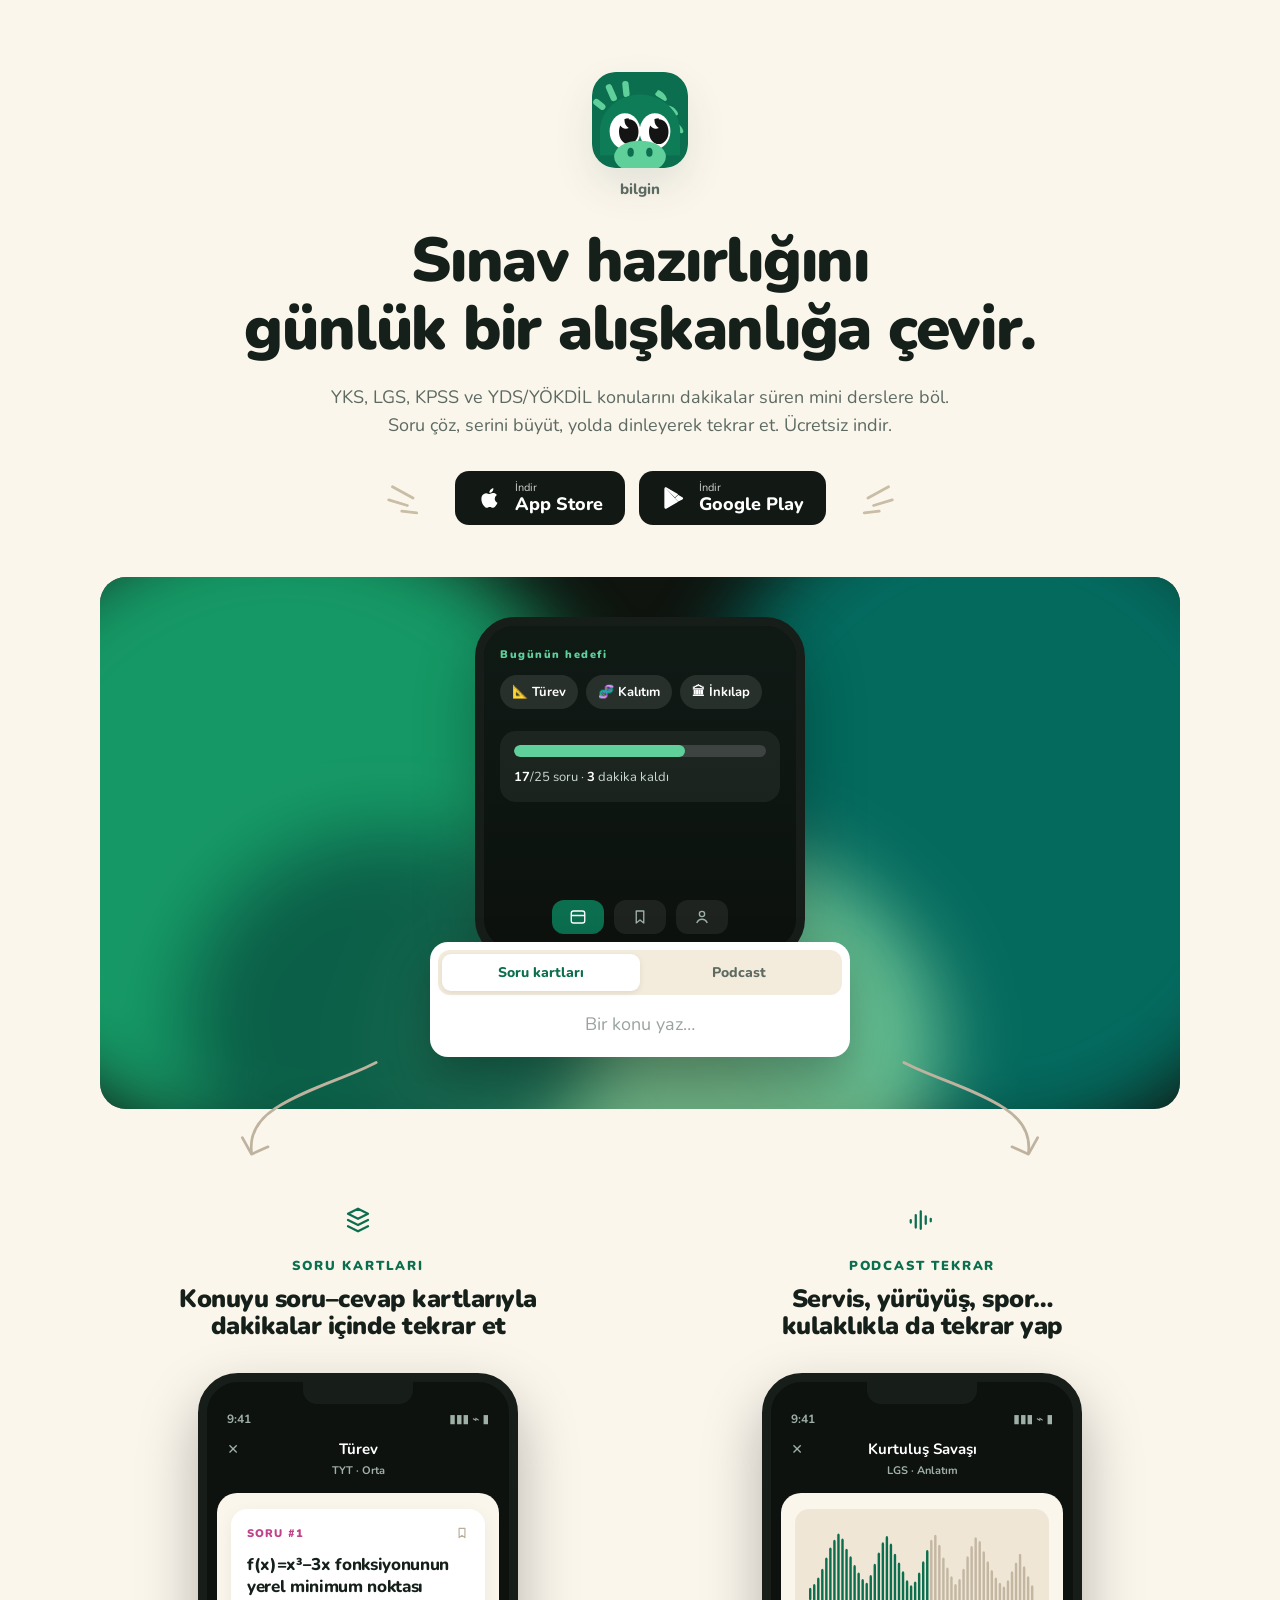
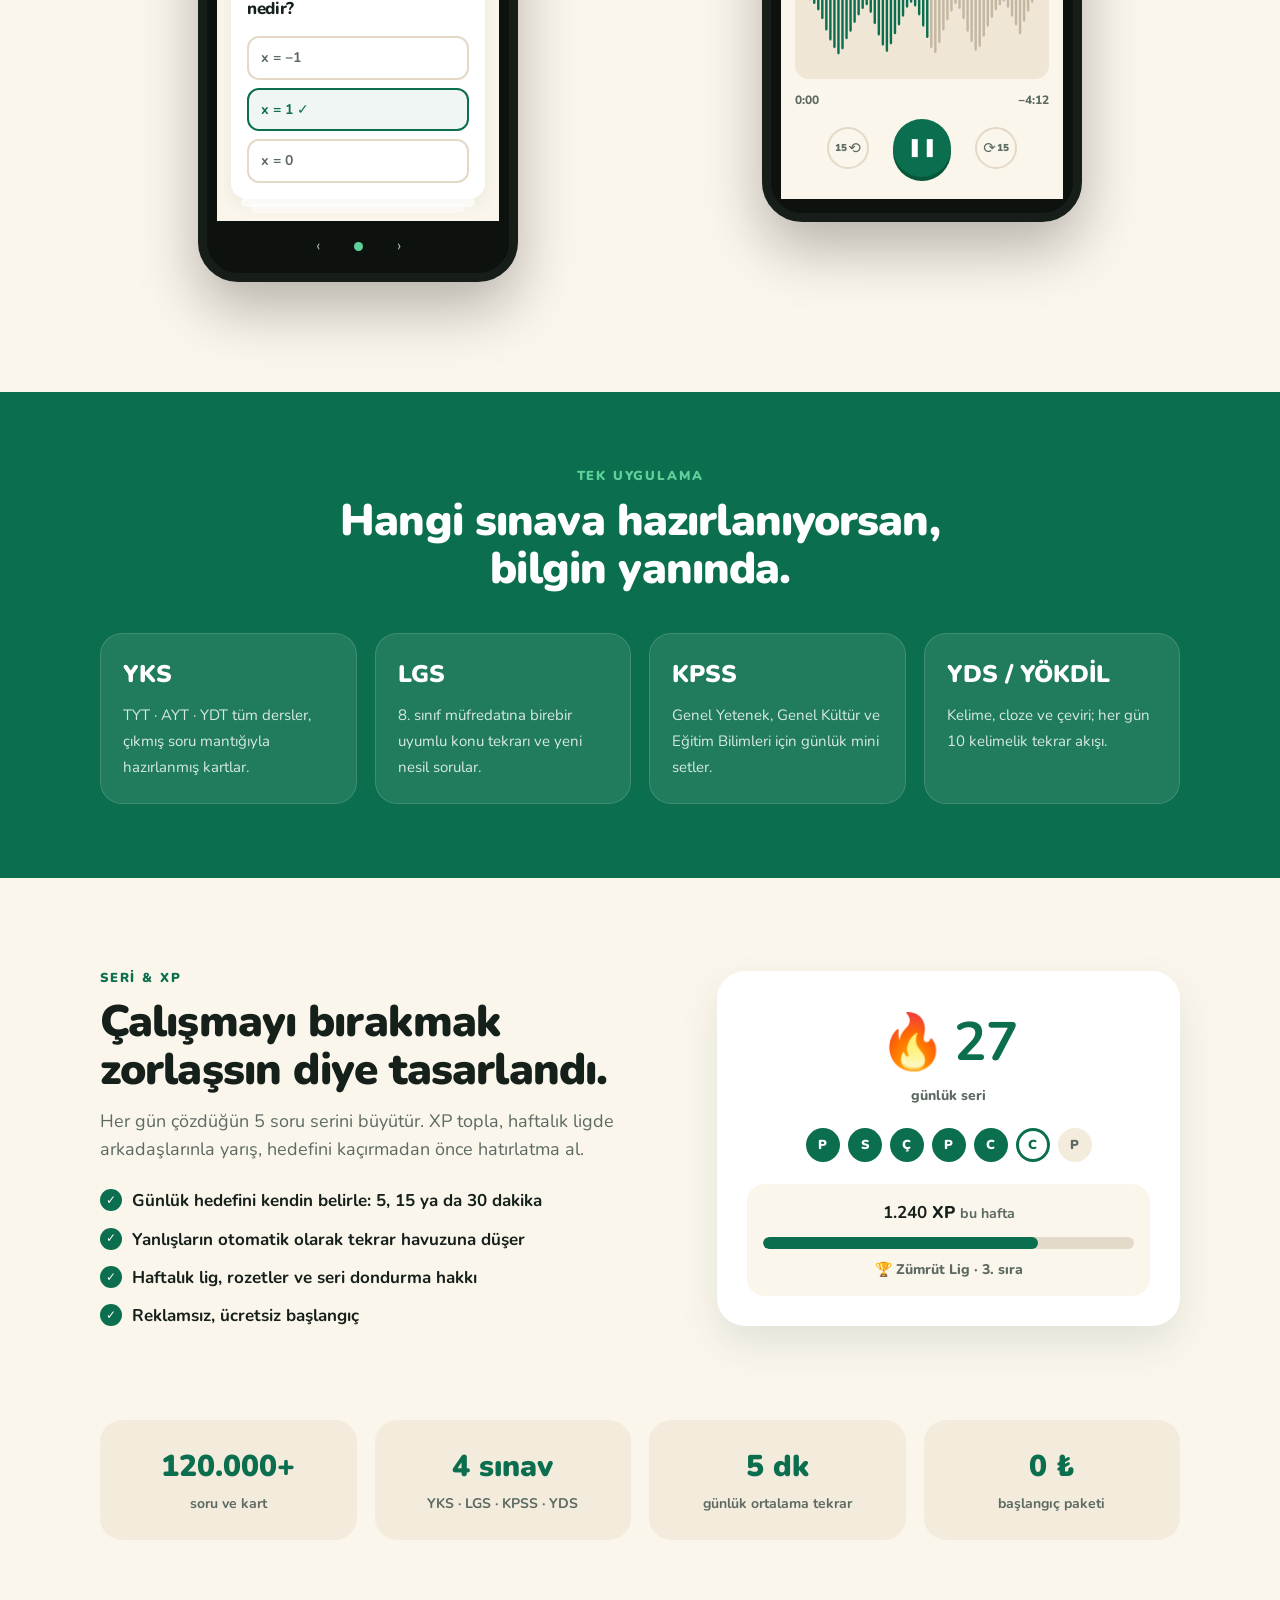
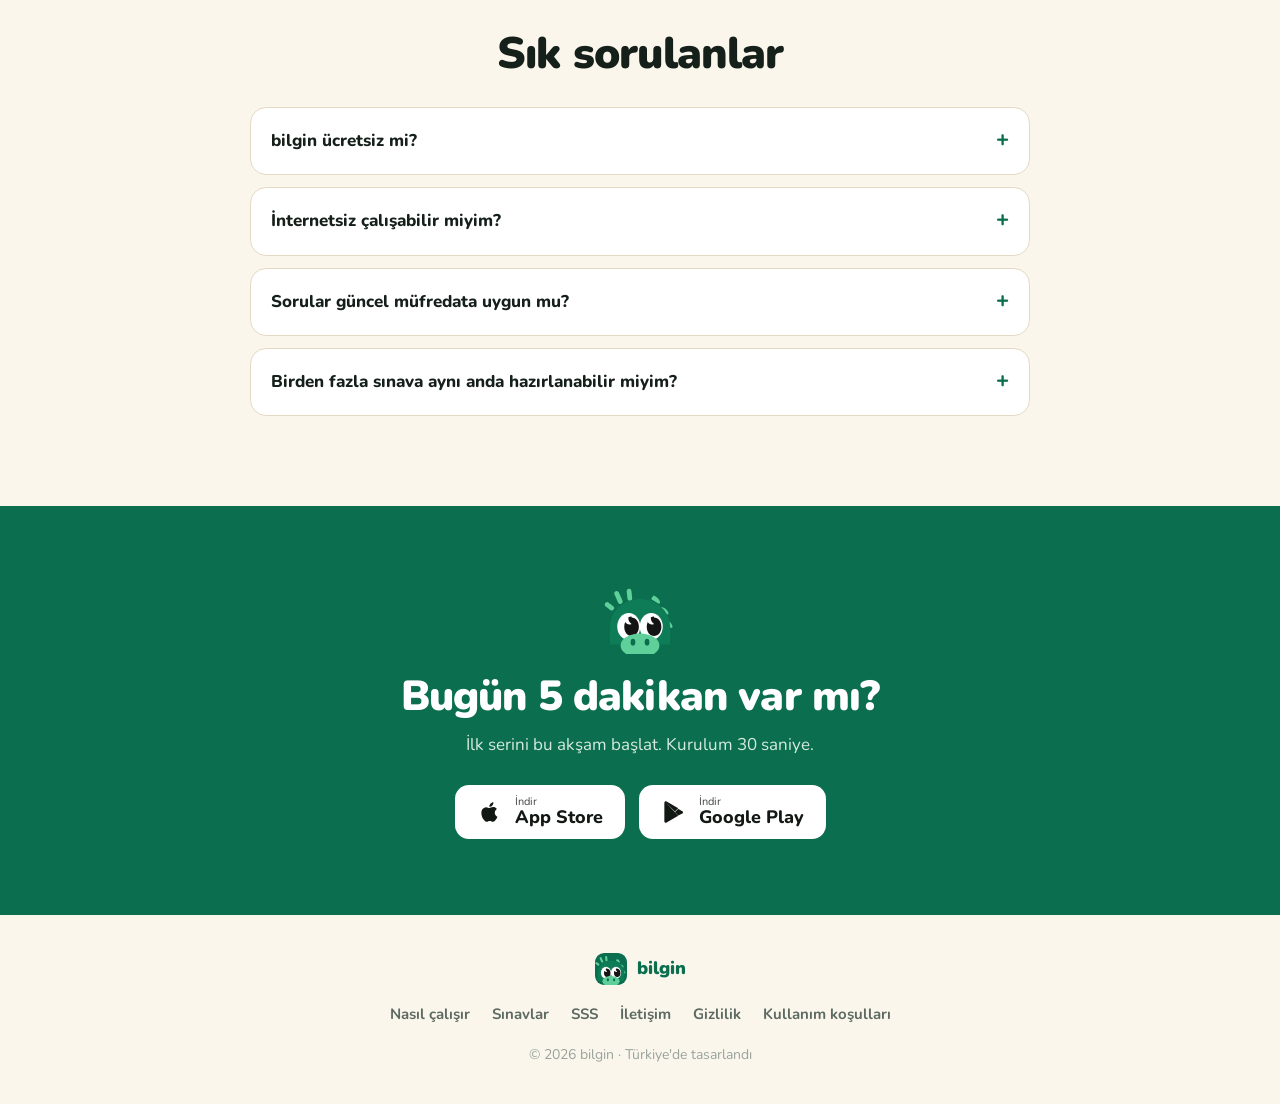
==== index.html @ 9981c068 "Üstteki sticky header'ı kaldır Sayfa artık doğrudan uygulama simgesi ve başlıkla açılıyor. Header'a " ====
<!doctype html>
<html lang="tr">
<head>
<meta charset="utf-8">
<meta name="viewport" content="width=device-width, initial-scale=1, viewport-fit=cover">
<title>bilgin — Sınav hazırlığını oyuna çevir</title>
<meta name="description" content="YKS, LGS, KPSS ve YDS/YÖKDİL için günde 5 dakikada soru çöz, seri yap, dinleyerek tekrar et. bilgin'i ücretsiz indir.">
<meta name="theme-color" content="#0B6E4E">
<link rel="icon" href="assets/logo.svg" type="image/svg+xml">
<meta property="og:title" content="bilgin — Sınav hazırlığını oyuna çevir">
<meta property="og:description" content="YKS, LGS, KPSS ve YDS/YÖKDİL için günde 5 dakikalık mini dersler, soru kartları ve podcast tekrarları.">
<meta property="og:type" content="website">
<link rel="preconnect" href="https://fonts.googleapis.com">
<link rel="preconnect" href="https://fonts.gstatic.com" crossorigin>
<link href="https://fonts.googleapis.com/css2?family=Nunito:ital,wght@0,400;0,600;0,700;0,800;0,900&display=swap" rel="stylesheet">
<link rel="stylesheet" href="styles.css">
</head>
<body>


<!-- ————————————————— HERO ————————————————— -->
<main id="hero">
<section class="hero wrap">
  <img class="hero__icon" src="assets/logo.svg" alt="bilgin uygulama simgesi" width="96" height="96">
  <p class="hero__name">bilgin</p>

  <h1 class="hero__title">Sınav hazırlığını<br>günlük bir alışkanlığa çevir.</h1>
  <p class="hero__sub">
    YKS, LGS, KPSS ve YDS/YÖKDİL konularını dakikalar süren mini derslere böl.
    Soru çöz, serini büyüt, yolda dinleyerek tekrar et. Ücretsiz indir.
  </p>

  <div class="stores" id="indir">
    <svg class="dash dash--l" viewBox="0 0 60 40" aria-hidden="true"><path d="M8 8l22 12M4 22l20 6M18 34l16 2"/></svg>

    <a class="store" href="#indir" aria-label="App Store'dan indir">
      <svg viewBox="0 0 24 24" aria-hidden="true" class="store__ico"><path fill="currentColor" d="M16.4 12.7c0-2.3 1.9-3.4 2-3.5-1.1-1.6-2.8-1.8-3.4-1.8-1.4-.2-2.8.9-3.5.9-.7 0-1.8-.8-3-.8-1.5 0-2.9.9-3.7 2.3-1.6 2.7-.4 6.8 1.1 9 .8 1.1 1.7 2.3 2.9 2.2 1.2 0 1.6-.7 3-.7s1.8.7 3 .7 2-1.1 2.8-2.2c.9-1.2 1.2-2.4 1.2-2.5 0 0-2.4-.9-2.4-3.6zM14.2 5.9c.6-.8 1-1.9.9-3-.9 0-2.1.6-2.7 1.4-.6.7-1.1 1.8-1 2.9 1 .1 2.1-.5 2.8-1.3z"/></svg>
      <span><small>İndir</small><strong>App Store</strong></span>
    </a>

    <a class="store" href="#indir" aria-label="Google Play'den indir">
      <svg viewBox="0 0 24 24" aria-hidden="true" class="store__ico"><path fill="currentColor" d="M3.6 2.4c-.3.3-.5.8-.5 1.4v16.4c0 .6.2 1.1.5 1.4l.1.1 9.2-9.2v-.2L3.6 2.4zM16 15.3l-3-3v-.2l3-3 .1.1 3.6 2c1 .6 1 1.5 0 2.1l-3.7 2zM15.9 15.4L12.8 12.3 3.6 21.6c.3.4 1 .4 1.6 0l10.7-6.2M15.9 8.6L5.2 2.4c-.6-.4-1.3-.3-1.6 0l9.2 9.2 3.1-3z"/></svg>
      <span><small>İndir</small><strong>Google Play</strong></span>
    </a>

    <svg class="dash dash--r" viewBox="0 0 60 40" aria-hidden="true"><path d="M52 8L30 20M56 22l-20 6M42 34l-16 2"/></svg>
  </div>

  <!-- hero görsel -->
  <div class="stage">
    <div class="stage__bg" aria-hidden="true">
      <span class="blob blob--1"></span>
      <span class="blob blob--2"></span>
      <span class="blob blob--3"></span>
      <span class="blob blob--4"></span>
    </div>

    <div class="phone phone--hero">
      <div class="phone__screen phone__screen--dark">
        <p class="eyebrow eyebrow--light">Bugünün hedefi</p>
        <div class="chips">
          <span class="chip">📐 Türev</span>
          <span class="chip">🧬 Kalıtım</span>
          <span class="chip">🏛 İnkılap</span>
        </div>
        <div class="goal">
          <div class="goal__bar"><i style="--p:68%"></i></div>
          <p class="goal__txt"><b>17</b>/25 soru · <b>3</b> dakika kaldı</p>
        </div>
      </div>
      <div class="tabbar" aria-hidden="true">
        <span class="tabbar__i is-on"><svg viewBox="0 0 24 24"><rect x="3" y="4" width="18" height="16" rx="3"/><path d="M3 10h18"/></svg></span>
        <span class="tabbar__i"><svg viewBox="0 0 24 24"><path d="M7 4h10v16l-5-4-5 4z"/></svg></span>
        <span class="tabbar__i"><svg viewBox="0 0 24 24"><circle cx="12" cy="8" r="3.5"/><path d="M5 20c1.5-3.5 4-5 7-5s5.5 1.5 7 5"/></svg></span>
      </div>
    </div>

    <div class="search" aria-hidden="true">
      <div class="search__tabs">
        <span class="is-on">Soru kartları</span>
        <span>Podcast</span>
      </div>
      <p class="search__ph">Bir konu yaz…</p>
    </div>
  </div>
</section>

<!-- ————————————————— İKİ MOD ————————————————— -->
<section class="wrap modes" id="nasil">
  <svg class="arrow arrow--l" viewBox="0 0 160 120" aria-hidden="true"><path d="M150 6C120 22 74 34 40 56 20 69 12 86 14 104"/><path d="M4 88l10 18 18-8"/></svg>
  <svg class="arrow arrow--r" viewBox="0 0 160 120" aria-hidden="true"><path d="M10 6c30 16 76 28 110 50 20 13 28 30 26 48"/><path d="M156 88l-10 18-18-8"/></svg>

  <div class="mode">
    <svg class="mode__ico" viewBox="0 0 24 24" aria-hidden="true"><path d="M4 7l8-4 8 4-8 4-8-4z"/><path d="M4 12l8 4 8-4"/><path d="M4 17l8 4 8-4"/></svg>
    <p class="eyebrow">SORU KARTLARI</p>
    <h2>Konuyu soru–cevap kartlarıyla<br>dakikalar içinde tekrar et</h2>

    <div class="phone phone--tall">
      <div class="phone__notch" aria-hidden="true"></div>
      <div class="phone__status"><span>9:41</span><span>▮▮▮ ⌁ ▮</span></div>
      <div class="phone__head"><span class="x">✕</span><b>Türev</b><small>TYT · Orta</small></div>
      <div class="phone__body">
        <article class="card">
          <p class="card__no">SORU #1 <svg class="bm" viewBox="0 0 24 24" aria-hidden="true"><path d="M7 4h10v16l-5-4-5 4z"/></svg></p>
          <h3>f(x)=x³−3x fonksiyonunun yerel minimum noktası nedir?</h3>
          <ul class="opts">
            <li>x = −1</li>
            <li class="is-ok">x = 1 ✓</li>
            <li>x = 0</li>
          </ul>
        </article>
        <div class="deck" aria-hidden="true"><i></i><i></i></div>
      </div>
      <div class="phone__foot" aria-hidden="true"><span>‹</span><span class="dot"></span><span>›</span></div>
    </div>
  </div>

  <div class="mode">
    <svg class="mode__ico" viewBox="0 0 24 24" aria-hidden="true"><path d="M3 12v2M7 8v10M11 5v14M15 9v6M19 11v2"/></svg>
    <p class="eyebrow">PODCAST TEKRAR</p>
    <h2>Servis, yürüyüş, spor…<br>kulaklıkla da tekrar yap</h2>

    <div class="phone phone--tall">
      <div class="phone__notch" aria-hidden="true"></div>
      <div class="phone__status"><span>9:41</span><span>▮▮▮ ⌁ ▮</span></div>
      <div class="phone__head"><span class="x">✕</span><b>Kurtuluş Savaşı</b><small>LGS · Anlatım</small></div>
      <div class="phone__body phone__body--player">
        <svg class="wave" viewBox="0 0 280 100" preserveAspectRatio="none" aria-hidden="true"><rect x="0" y="45" width="3" height="10" rx="1.5"/><rect x="5" y="42" width="3" height="16" rx="1.5"/><rect x="10" y="37" width="3" height="26" rx="1.5"/><rect x="15" y="30" width="3" height="40" rx="1.5"/><rect x="20" y="21" width="3" height="58" rx="1.5"/><rect x="25" y="13" width="3" height="74" rx="1.5"/><rect x="30" y="7" width="3" height="86" rx="1.5"/><rect x="35" y="2" width="3" height="96" rx="1.5"/><rect x="40" y="6" width="3" height="88" rx="1.5"/><rect x="45" y="14" width="3" height="72" rx="1.5"/><rect x="50" y="20" width="3" height="60" rx="1.5"/><rect x="55" y="27" width="3" height="46" rx="1.5"/><rect x="60" y="33" width="3" height="34" rx="1.5"/><rect x="65" y="38" width="3" height="24" rx="1.5"/><rect x="70" y="41" width="3" height="18" rx="1.5"/><rect x="75" y="35" width="3" height="30" rx="1.5"/><rect x="80" y="26" width="3" height="48" rx="1.5"/><rect x="85" y="17" width="3" height="66" rx="1.5"/><rect x="90" y="9" width="3" height="82" rx="1.5"/><rect x="95" y="4" width="3" height="92" rx="1.5"/><rect x="100" y="10" width="3" height="80" rx="1.5"/><rect x="105" y="18" width="3" height="64" rx="1.5"/><rect x="110" y="25" width="3" height="50" rx="1.5"/><rect x="115" y="32" width="3" height="36" rx="1.5"/><rect x="120" y="39" width="3" height="22" rx="1.5"/><rect x="125" y="43" width="3" height="14" rx="1.5"/><rect x="130" y="40" width="3" height="20" rx="1.5"/><rect x="135" y="33" width="3" height="34" rx="1.5"/><rect x="140" y="24" width="3" height="52" rx="1.5"/><rect x="145" y="15" width="3" height="70" rx="1.5"/><rect x="150" y="7" width="3" height="86" rx="1.5"/><rect x="155" y="3" width="3" height="94" rx="1.5"/><rect x="160" y="11" width="3" height="78" rx="1.5"/><rect x="165" y="21" width="3" height="58" rx="1.5"/><rect x="170" y="29" width="3" height="42" rx="1.5"/><rect x="175" y="36" width="3" height="28" rx="1.5"/><rect x="180" y="42" width="3" height="16" rx="1.5"/><rect x="185" y="38" width="3" height="24" rx="1.5"/><rect x="190" y="30" width="3" height="40" rx="1.5"/><rect x="195" y="20" width="3" height="60" rx="1.5"/><rect x="200" y="12" width="3" height="76" rx="1.5"/><rect x="205" y="5" width="3" height="90" rx="1.5"/><rect x="210" y="8" width="3" height="84" rx="1.5"/><rect x="215" y="16" width="3" height="68" rx="1.5"/><rect x="220" y="24" width="3" height="52" rx="1.5"/><rect x="225" y="31" width="3" height="38" rx="1.5"/><rect x="230" y="37" width="3" height="26" rx="1.5"/><rect x="235" y="41" width="3" height="18" rx="1.5"/><rect x="240" y="44" width="3" height="12" rx="1.5"/><rect x="245" y="39" width="3" height="22" rx="1.5"/><rect x="250" y="32" width="3" height="36" rx="1.5"/><rect x="255" y="25" width="3" height="50" rx="1.5"/><rect x="260" y="18" width="3" height="64" rx="1.5"/><rect x="265" y="28" width="3" height="44" rx="1.5"/><rect x="270" y="36" width="3" height="28" rx="1.5"/><rect x="275" y="43" width="3" height="14" rx="1.5"/></svg>
        <div class="times"><span>0:00</span><span>−4:12</span></div>
        <div class="controls" aria-hidden="true">
          <span class="ctrl"><small>15</small>⟲</span>
          <span class="ctrl ctrl--play">❚❚</span>
          <span class="ctrl">⟳<small>15</small></span>
        </div>
      </div>
    </div>
  </div>
</section>

<!-- ————————————————— SINAVLAR ————————————————— -->
<section class="exams" id="sinavlar">
  <div class="wrap">
    <p class="eyebrow eyebrow--light">TEK UYGULAMA</p>
    <h2 class="h2 h2--light">Hangi sınava hazırlanıyorsan,<br>bilgin yanında.</h2>
    <ul class="exam-grid">
      <li><b>YKS</b><span>TYT · AYT · YDT tüm dersler, çıkmış soru mantığıyla hazırlanmış kartlar.</span></li>
      <li><b>LGS</b><span>8. sınıf müfredatına birebir uyumlu konu tekrarı ve yeni nesil sorular.</span></li>
      <li><b>KPSS</b><span>Genel Yetenek, Genel Kültür ve Eğitim Bilimleri için günlük mini setler.</span></li>
      <li><b>YDS / YÖKDİL</b><span>Kelime, cloze ve çeviri; her gün 10 kelimelik tekrar akışı.</span></li>
    </ul>
  </div>
</section>

<!-- ————————————————— SERİ / XP ————————————————— -->
<section class="wrap streak" id="seri">
  <div class="streak__txt">
    <p class="eyebrow">SERİ &amp; XP</p>
    <h2 class="h2">Çalışmayı bırakmak<br>zorlaşsın diye tasarlandı.</h2>
    <p class="lead">
      Her gün çözdüğün 5 soru serini büyütür. XP topla, haftalık ligde arkadaşlarınla yarış,
      hedefini kaçırmadan önce hatırlatma al.
    </p>
    <ul class="ticks">
      <li>Günlük hedefini kendin belirle: 5, 15 ya da 30 dakika</li>
      <li>Yanlışların otomatik olarak tekrar havuzuna düşer</li>
      <li>Haftalık lig, rozetler ve seri dondurma hakkı</li>
      <li>Reklamsız, ücretsiz başlangıç</li>
    </ul>
  </div>

  <div class="streak__card">
    <div class="flame">🔥<b>27</b></div>
    <p class="flame__lbl">günlük seri</p>
    <div class="week" aria-hidden="true">
      <span class="on">P</span><span class="on">S</span><span class="on">Ç</span>
      <span class="on">P</span><span class="on">C</span><span class="now">C</span><span>P</span>
    </div>
    <div class="xp">
      <p><b>1.240</b> XP <small>bu hafta</small></p>
      <div class="xp__bar"><i style="--p:74%"></i></div>
      <p class="xp__lig">🏆 Zümrüt Lig · 3. sıra</p>
    </div>
  </div>
</section>

<!-- ————————————————— SAYILAR ————————————————— -->
<section class="wrap stats">
  <div><b>120.000+</b><span>soru ve kart</span></div>
  <div><b>4 sınav</b><span>YKS · LGS · KPSS · YDS</span></div>
  <div><b>5 dk</b><span>günlük ortalama tekrar</span></div>
  <div><b>0 ₺</b><span>başlangıç paketi</span></div>
</section>

<!-- ————————————————— SSS ————————————————— -->
<section class="wrap faq" id="sss">
  <h2 class="h2 h2--center">Sık sorulanlar</h2>

  <details>
    <summary>bilgin ücretsiz mi?</summary>
    <p>Evet. Günlük soru setleri, seri takibi ve temel konu kartları ücretsiz. İsteyenler için sınırsız tekrar ve podcast arşivini açan bilgin+ aboneliği var.</p>
  </details>
  <details>
    <summary>İnternetsiz çalışabilir miyim?</summary>
    <p>Kartlarını ve podcast bölümlerini indirip çevrimdışı kullanabilirsin; ilerlemen bağlanınca senkronize olur.</p>
  </details>
  <details>
    <summary>Sorular güncel müfredata uygun mu?</summary>
    <p>İçerikler MEB ve ÖSYM müfredatı takip edilerek her dönem güncelleniyor; çıkmış soru analizlerine göre konu ağırlıkları yeniden dengeleniyor.</p>
  </details>
  <details>
    <summary>Birden fazla sınava aynı anda hazırlanabilir miyim?</summary>
    <p>Evet. Profilinde birden fazla hedef tanımlayabilir, her biri için ayrı günlük hedef ve seri takibi tutabilirsin.</p>
  </details>
</section>

<!-- ————————————————— CTA ————————————————— -->
<section class="cta">
  <div class="wrap">
    <img src="assets/logo.svg" alt="" width="72" height="72">
    <h2>Bugün 5 dakikan var mı?</h2>
    <p>İlk serini bu akşam başlat. Kurulum 30 saniye.</p>
    <div class="stores stores--tight">
      <a class="store store--light" href="#indir" aria-label="App Store'dan indir">
        <svg viewBox="0 0 24 24" aria-hidden="true" class="store__ico"><path fill="currentColor" d="M16.4 12.7c0-2.3 1.9-3.4 2-3.5-1.1-1.6-2.8-1.8-3.4-1.8-1.4-.2-2.8.9-3.5.9-.7 0-1.8-.8-3-.8-1.5 0-2.9.9-3.7 2.3-1.6 2.7-.4 6.8 1.1 9 .8 1.1 1.7 2.3 2.9 2.2 1.2 0 1.6-.7 3-.7s1.8.7 3 .7 2-1.1 2.8-2.2c.9-1.2 1.2-2.4 1.2-2.5 0 0-2.4-.9-2.4-3.6zM14.2 5.9c.6-.8 1-1.9.9-3-.9 0-2.1.6-2.7 1.4-.6.7-1.1 1.8-1 2.9 1 .1 2.1-.5 2.8-1.3z"/></svg>
        <span><small>İndir</small><strong>App Store</strong></span>
      </a>
      <a class="store store--light" href="#indir" aria-label="Google Play'den indir">
        <svg viewBox="0 0 24 24" aria-hidden="true" class="store__ico"><path fill="currentColor" d="M3.6 2.4c-.3.3-.5.8-.5 1.4v16.4c0 .6.2 1.1.5 1.4l.1.1 9.2-9.2v-.2L3.6 2.4zM16 15.3l-3-3v-.2l3-3 .1.1 3.6 2c1 .6 1 1.5 0 2.1l-3.7 2zM15.9 15.4L12.8 12.3 3.6 21.6c.3.4 1 .4 1.6 0l10.7-6.2M15.9 8.6L5.2 2.4c-.6-.4-1.3-.3-1.6 0l9.2 9.2 3.1-3z"/></svg>
        <span><small>İndir</small><strong>Google Play</strong></span>
      </a>
    </div>
  </div>
</section>

<footer class="footer wrap">
  <div class="footer__brand">
    <img src="assets/logo.svg" alt="" width="32" height="32"><span>bilgin</span>
  </div>
  <nav aria-label="Alt menü">
    <a href="#nasil">Nasıl çalışır</a>
    <a href="#sinavlar">Sınavlar</a>
    <a href="#sss">SSS</a>
    <a href="mailto:merhaba@bilgin.app">İletişim</a>
    <a href="#">Gizlilik</a>
    <a href="#">Kullanım koşulları</a>
  </nav>
  <p class="footer__c">© <span id="yil">2026</span> bilgin · Türkiye'de tasarlandı</p>
</footer>
</main>

<script src="script.js"></script>
</body>
</html>
---- styles.css ----
/* ============ temel ============ */
:root{
  --green:#0B6E4E;
  --green-d:#075639;
  --green-l:#5FD09A;
  --cream:#FBF6EC;
  --cream-2:#F3EBDC;
  --ink:#16201B;
  --ink-2:#5C6A62;
  --line:#E3D9C6;
  --radius:22px;
  --shadow:0 18px 40px rgba(11,60,40,.10);
  --wrap:1120px;
}
*{box-sizing:border-box}
html{scroll-behavior:smooth}
body{
  margin:0;background:var(--cream);color:var(--ink);
  font-family:"Nunito",ui-rounded,"Segoe UI",system-ui,-apple-system,sans-serif;
  font-size:17px;line-height:1.55;-webkit-font-smoothing:antialiased;
}
img{max-width:100%;display:block}
a{color:inherit}
h1,h2,h3{margin:0;line-height:1.1;letter-spacing:-.02em}
p{margin:0}
.wrap{width:100%;max-width:var(--wrap);margin-inline:auto;padding-inline:20px}
:focus-visible{outline:3px solid var(--green);outline-offset:3px;border-radius:10px}

.eyebrow{font-size:13px;font-weight:900;letter-spacing:.14em;color:var(--green);margin-bottom:10px}
.eyebrow--light{color:var(--green-l)}
.phone__screen .eyebrow{font-size:11px;margin-bottom:12px}
.h2{font-size:clamp(28px,4.4vw,44px);font-weight:900}
.h2--light{color:#fff}
.h2--center{text-align:center}
.lead{color:var(--ink-2);font-size:18px;margin-top:14px}

/* ============ hero ============ */
.hero{padding-top:calc(72px + env(safe-area-inset-top,0px));padding-bottom:0;text-align:center}
.hero__icon{margin:0 auto;border-radius:24px;box-shadow:var(--shadow)}
.hero__name{margin-top:10px;font-weight:800;color:var(--ink-2);font-size:15px}
.hero__title{margin-top:26px;font-size:clamp(34px,6.2vw,62px);font-weight:900}
.hero__sub{max-width:620px;margin:20px auto 0;color:var(--ink-2);font-size:18px}

.stores{display:flex;align-items:center;justify-content:center;gap:14px;flex-wrap:wrap;margin-top:32px}
.stores--tight{margin-top:26px}
.store{
  display:inline-flex;align-items:center;gap:12px;text-decoration:none;
  background:#121814;color:#fff;padding:11px 22px;border-radius:14px;
  transition:transform .12s ease;
}
.store:hover{transform:translateY(-2px)}
.store--light{background:#fff;color:#121814}
.store__ico{width:26px;height:26px}
.store span{display:flex;flex-direction:column;line-height:1.1;text-align:left}
.store small{font-size:11px;opacity:.8}
.store strong{font-size:18px;font-weight:800}
.dash{width:56px;height:38px;fill:none;stroke:#C9BDA6;stroke-width:3;stroke-linecap:round}
@media(max-width:620px){.dash{display:none}}

/* hero sahne */
.stage{position:relative;margin-top:52px;border-radius:26px;overflow:hidden;min-height:520px;background:#101510;padding-bottom:150px}
.stage__bg{position:absolute;inset:0;filter:blur(38px);opacity:.95}
.blob{position:absolute;border-radius:50%}
.blob--1{width:62%;height:120%;left:-14%;top:-12%;background:#17A06B}
.blob--2{width:58%;height:125%;right:-12%;top:-18%;background:#046F63}
.blob--3{width:52%;height:80%;left:26%;bottom:-28%;background:#8CE3A8;opacity:.75}
.blob--4{width:38%;height:70%;left:8%;bottom:-18%;background:#0A5A46;opacity:.85}

.phone{
  position:relative;background:#0D120F;border:9px solid #171d19;border-radius:40px;
  box-shadow:0 26px 60px rgba(0,0,0,.28);overflow:hidden;
}
.phone--hero{width:min(330px,82vw);margin:40px auto 0;padding-bottom:10px}
.phone__screen{padding:20px 16px 18px;min-height:268px;text-align:left}
.phone__screen--dark{background:linear-gradient(180deg,#101a15,#0c130f);color:#fff}
.chips{display:flex;gap:8px;flex-wrap:wrap;margin-bottom:22px}
.chip{background:rgba(255,255,255,.1);color:#fff;font-size:13px;font-weight:700;padding:7px 12px;border-radius:999px}
.goal{background:rgba(255,255,255,.06);border-radius:16px;padding:14px}
.goal__bar,.xp__bar{height:12px;border-radius:999px;background:rgba(255,255,255,.14);overflow:hidden}
.goal__bar i,.xp__bar i{display:block;height:100%;width:var(--p);border-radius:999px;background:var(--green-l)}
.goal__txt{margin-top:10px;font-size:13px;color:#CBD8D0}
.goal__txt b{color:#fff}
.tabbar{display:flex;justify-content:center;gap:10px;padding:6px}
.tabbar__i{width:52px;height:34px;display:grid;place-items:center;border-radius:12px;background:rgba(255,255,255,.07)}
.tabbar__i svg{width:18px;height:18px;fill:none;stroke:#9FB0A7;stroke-width:1.8;stroke-linejoin:round}
.tabbar__i.is-on svg{stroke:#fff}
.tabbar__i.is-on{background:var(--green)}

.search{
  position:absolute;left:50%;bottom:52px;transform:translateX(-50%);
  width:min(420px,88%);background:#fff;border-radius:18px;padding:8px;
  box-shadow:0 20px 44px rgba(0,0,0,.25);
}
.search__tabs{display:flex;background:var(--cream-2);border-radius:12px;padding:4px;font-size:14px;font-weight:800;color:var(--ink-2)}
.search__tabs span{flex:1;text-align:center;padding:8px;border-radius:9px}
.search__tabs .is-on{background:#fff;color:var(--green);box-shadow:0 2px 6px rgba(0,0,0,.08)}
.search__ph{padding:16px 12px 10px;color:#9AA49E;font-size:18px}
@media(max-width:520px){.stage{min-height:480px;padding-bottom:140px}.search{bottom:34px}.phone--hero{margin-top:28px}}

/* ============ modlar ============ */
.modes{position:relative;display:grid;grid-template-columns:1fr 1fr;gap:48px;padding-block:96px 20px;text-align:center}
.modes h2{font-size:clamp(20px,2.3vw,25px);font-weight:900;margin-top:4px}
.mode__ico{width:30px;height:30px;margin:0 auto 12px;fill:none;stroke:var(--green);stroke-width:1.8;stroke-linecap:round;stroke-linejoin:round}
.arrow{position:absolute;top:-52px;width:150px;height:110px;fill:none;stroke:#BFB3A0;stroke-width:3;stroke-linecap:round;stroke-linejoin:round}
.arrow--l{left:14%}
.arrow--r{right:14%}
@media(max-width:900px){.modes{grid-template-columns:1fr;gap:70px;padding-top:64px}.arrow{display:none}}

.phone--tall{width:min(320px,86vw);margin:32px auto 0;background:#0D120F;padding-bottom:14px}
.phone__notch{width:110px;height:22px;background:#171d19;border-radius:0 0 14px 14px;margin:0 auto}
.phone__status{display:flex;justify-content:space-between;padding:6px 20px 2px;color:#9FB0A7;font-size:12px;font-weight:700}
.phone__head{display:grid;grid-template-columns:20px 1fr 20px;align-items:center;padding:8px 16px 14px;color:#fff}
.phone__head b{grid-column:2;font-size:15px}
.phone__head small{grid-column:2;font-size:11px;color:#9FB0A7;font-weight:700}
.phone__head .x{color:#9FB0A7;font-size:14px}
.phone__body{background:var(--cream);border-radius:20px 20px 0 0;margin:0 10px;padding:16px 14px 22px;min-height:290px;position:relative;text-align:left}
.card{background:#fff;border-radius:16px;padding:16px;box-shadow:0 6px 18px rgba(0,0,0,.06)}
.card__no{display:flex;align-items:center;justify-content:space-between;font-size:11px;font-weight:900;letter-spacing:.1em;color:#C2418B;margin-bottom:12px}
.card__no .bm{width:14px;height:14px;fill:none;stroke:#B9AE9A;stroke-width:2;stroke-linejoin:round}
.card h3{font-size:17px;font-weight:800;line-height:1.3}
.opts{list-style:none;margin:16px 0 0;padding:0;display:grid;gap:8px}
.opts li{border:2px solid var(--line);border-radius:12px;padding:9px 12px;font-size:14px;font-weight:700;color:var(--ink-2)}
.opts .is-ok{border-color:var(--green);color:var(--green);background:rgba(11,110,78,.06)}
.deck{position:absolute;left:24px;right:24px;bottom:8px}
.deck i{display:block;height:10px;border-radius:12px;background:#fff;opacity:.7;margin-top:-4px}
.deck i:last-child{margin-inline:10px;opacity:.45}
.phone__foot{display:flex;align-items:center;justify-content:center;gap:34px;padding-top:12px;color:#9FB0A7}
.phone__foot .dot{width:9px;height:9px;border-radius:50%;background:var(--green-l)}

.phone__body--player{display:flex;flex-direction:column}
.wave{
  flex:1;width:100%;min-height:170px;border-radius:14px;
  background:#EFE6D6;padding:22px 14px;fill:var(--green);
}
.wave rect:nth-child(n+31){fill:#C3B7A2}
.times{display:flex;justify-content:space-between;font-size:12px;font-weight:800;color:var(--ink-2);margin-top:12px}
.controls{display:flex;align-items:center;justify-content:center;gap:24px;margin-top:10px}
.ctrl{width:42px;height:42px;display:flex;align-items:center;justify-content:center;gap:1px;border:2px solid var(--line);border-radius:50%;font-size:15px;color:var(--ink-2)}
.ctrl small{font-size:10px;font-weight:900}
.ctrl--play{width:58px;height:58px;border:0;background:var(--green);color:#fff;font-size:18px;box-shadow:0 4px 0 var(--green-d)}

/* ============ sınavlar ============ */
.exams{background:var(--green);color:#fff;margin-top:90px;padding-block:74px;text-align:center}
.exam-grid{list-style:none;margin:40px 0 0;padding:0;display:grid;grid-template-columns:repeat(4,1fr);gap:18px;text-align:left}
.exam-grid li{background:rgba(255,255,255,.09);border:1px solid rgba(255,255,255,.14);border-radius:var(--radius);padding:22px}
.exam-grid b{display:block;font-size:24px;font-weight:900;margin-bottom:8px}
.exam-grid span{font-size:15px;color:#D6EBE0}
@media(max-width:900px){.exam-grid{grid-template-columns:1fr 1fr}}
@media(max-width:560px){.exam-grid{grid-template-columns:1fr}}

/* ============ seri ============ */
.streak{display:grid;grid-template-columns:1.1fr .9fr;gap:52px;align-items:center;padding-block:90px}
.ticks{list-style:none;margin:24px 0 0;padding:0;display:grid;gap:12px}
.ticks li{position:relative;padding-left:32px;font-weight:700}
.ticks li::before{
  content:"✓";position:absolute;left:0;top:1px;width:22px;height:22px;border-radius:50%;
  background:var(--green);color:#fff;font-size:12px;display:grid;place-items:center;
}
.streak__card{background:#fff;border-radius:28px;padding:30px;box-shadow:var(--shadow);text-align:center}
.flame{font-size:54px;font-weight:900;display:flex;align-items:center;justify-content:center;gap:8px}
.flame b{color:var(--green)}
.flame__lbl{color:var(--ink-2);font-weight:800;font-size:14px}
.week{display:flex;justify-content:center;gap:8px;margin:22px 0}
.week span{width:34px;height:34px;border-radius:50%;display:grid;place-items:center;font-weight:900;font-size:13px;background:var(--cream-2);color:var(--ink-2)}
.week .on{background:var(--green);color:#fff}
.week .now{background:#fff;color:var(--green);box-shadow:inset 0 0 0 3px var(--green)}
.xp{background:var(--cream);border-radius:18px;padding:16px}
.xp p{font-weight:800}
.xp small{color:var(--ink-2);font-weight:700}
.xp .xp__bar{background:#E4DACA;margin:10px 0}
.xp__bar i{background:var(--green)}
.xp__lig{font-size:14px;color:var(--ink-2)}
@media(max-width:860px){.streak{grid-template-columns:1fr;gap:34px;padding-block:64px}}

/* ============ sayılar ============ */
.stats{display:grid;grid-template-columns:repeat(4,1fr);gap:18px;padding-bottom:90px;text-align:center}
.stats div{background:var(--cream-2);border-radius:var(--radius);padding:24px 14px}
.stats b{display:block;font-size:30px;font-weight:900;color:var(--green)}
.stats span{font-size:14px;color:var(--ink-2);font-weight:700}
@media(max-width:700px){.stats{grid-template-columns:1fr 1fr}}

/* ============ sss ============ */
.faq{padding-bottom:90px;max-width:820px}
.faq details{background:#fff;border:1px solid var(--line);border-radius:16px;padding:4px 20px;margin-top:12px}
.faq details[open]{border-color:var(--green)}
.faq summary{cursor:pointer;font-weight:800;padding:16px 0;list-style:none}
.faq summary::-webkit-details-marker{display:none}
.faq summary::after{content:"+";float:right;color:var(--green);font-size:22px;line-height:1}
.faq details[open] summary::after{content:"−"}
.faq p{padding:0 0 18px;color:var(--ink-2)}
.faq .h2--center{margin-bottom:28px}

/* ============ cta + footer ============ */
.cta{background:var(--green);color:#fff;padding-block:76px;text-align:center}
.cta img{margin:0 auto 20px;border-radius:20px}
.cta h2{font-size:clamp(28px,4.4vw,42px);font-weight:900}
.cta p{margin-top:12px;color:#D6EBE0}

.footer{padding-block:38px;display:grid;gap:18px;justify-items:center;text-align:center}
.footer__brand{display:flex;align-items:center;gap:10px;font-weight:900;color:var(--green);font-size:18px}
.footer__brand img{border-radius:9px}
.footer nav{display:flex;flex-wrap:wrap;justify-content:center;gap:8px 22px;font-weight:700;font-size:15px}
.footer nav a{color:var(--ink-2);text-decoration:none}
.footer nav a:hover{color:var(--green)}
.footer__c{font-size:14px;color:#98A39C}

@media(prefers-reduced-motion:reduce){*{transition:none!important;animation:none!important}}
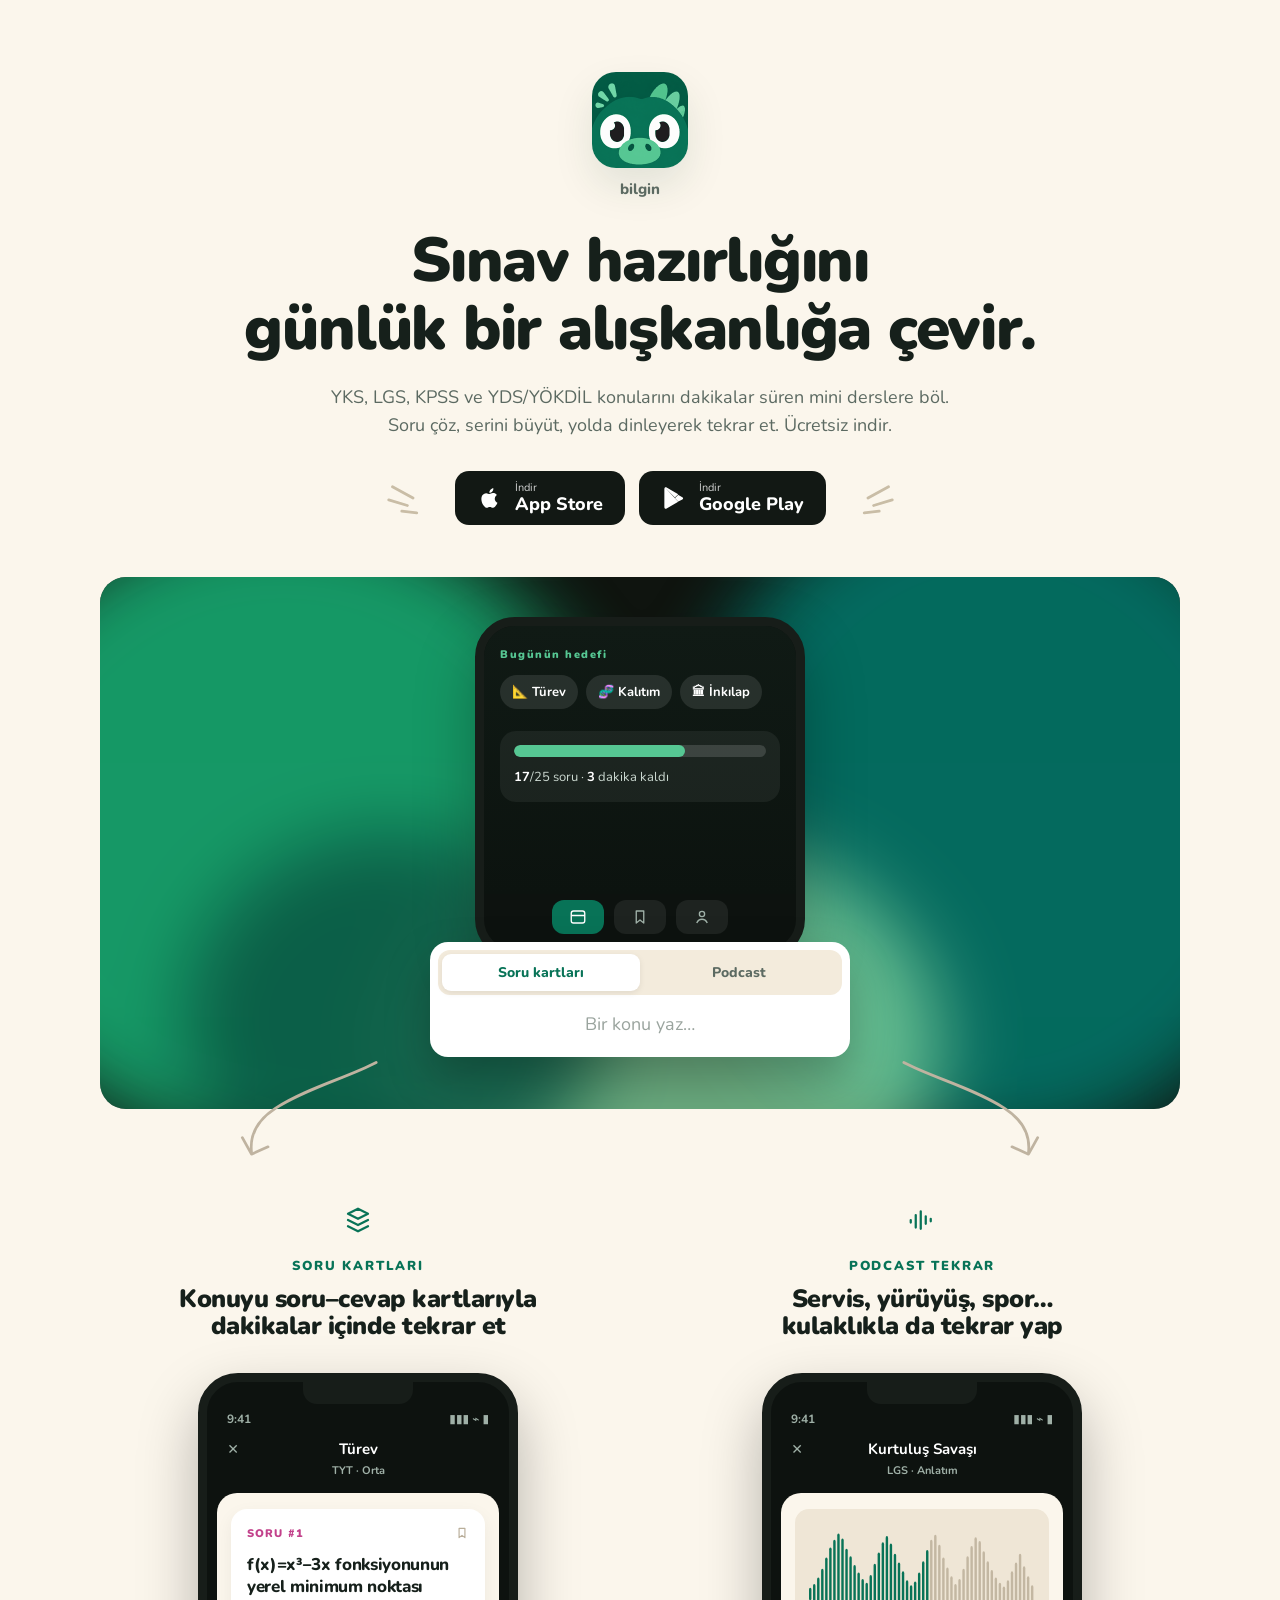
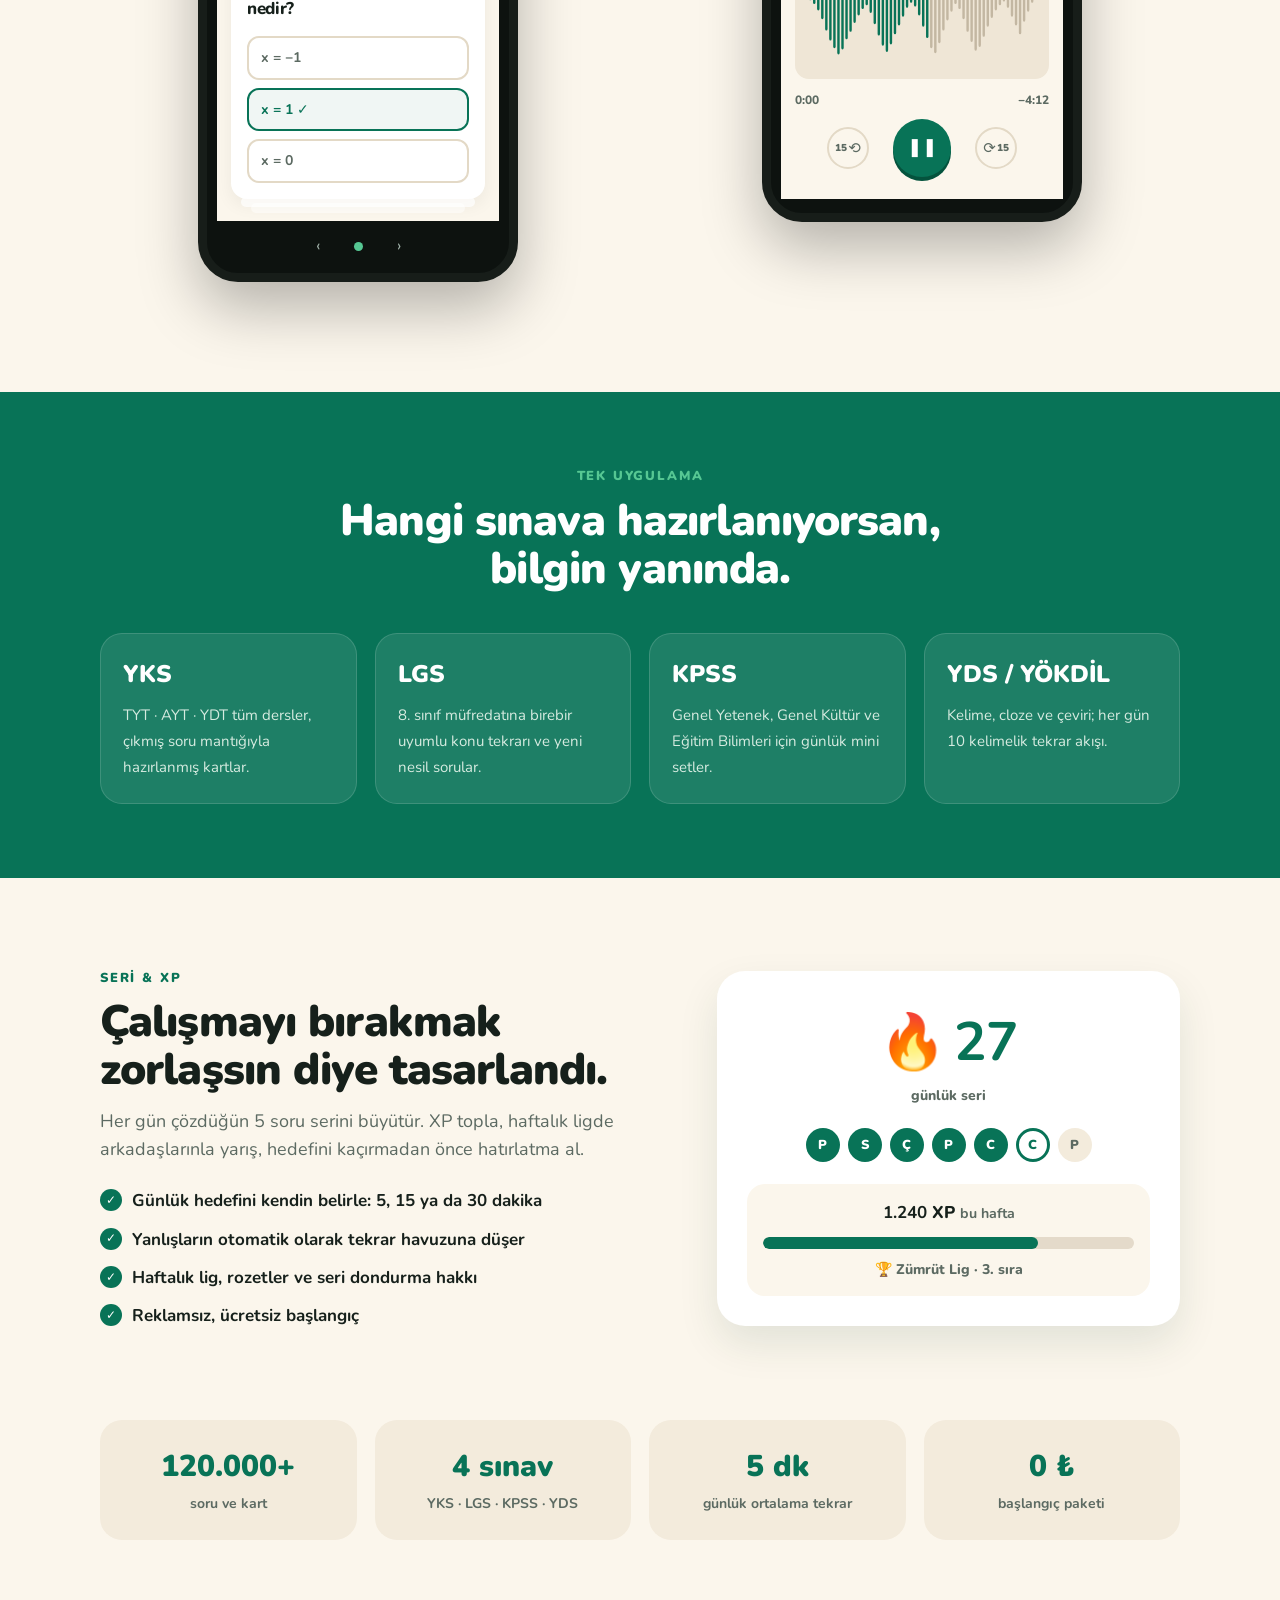
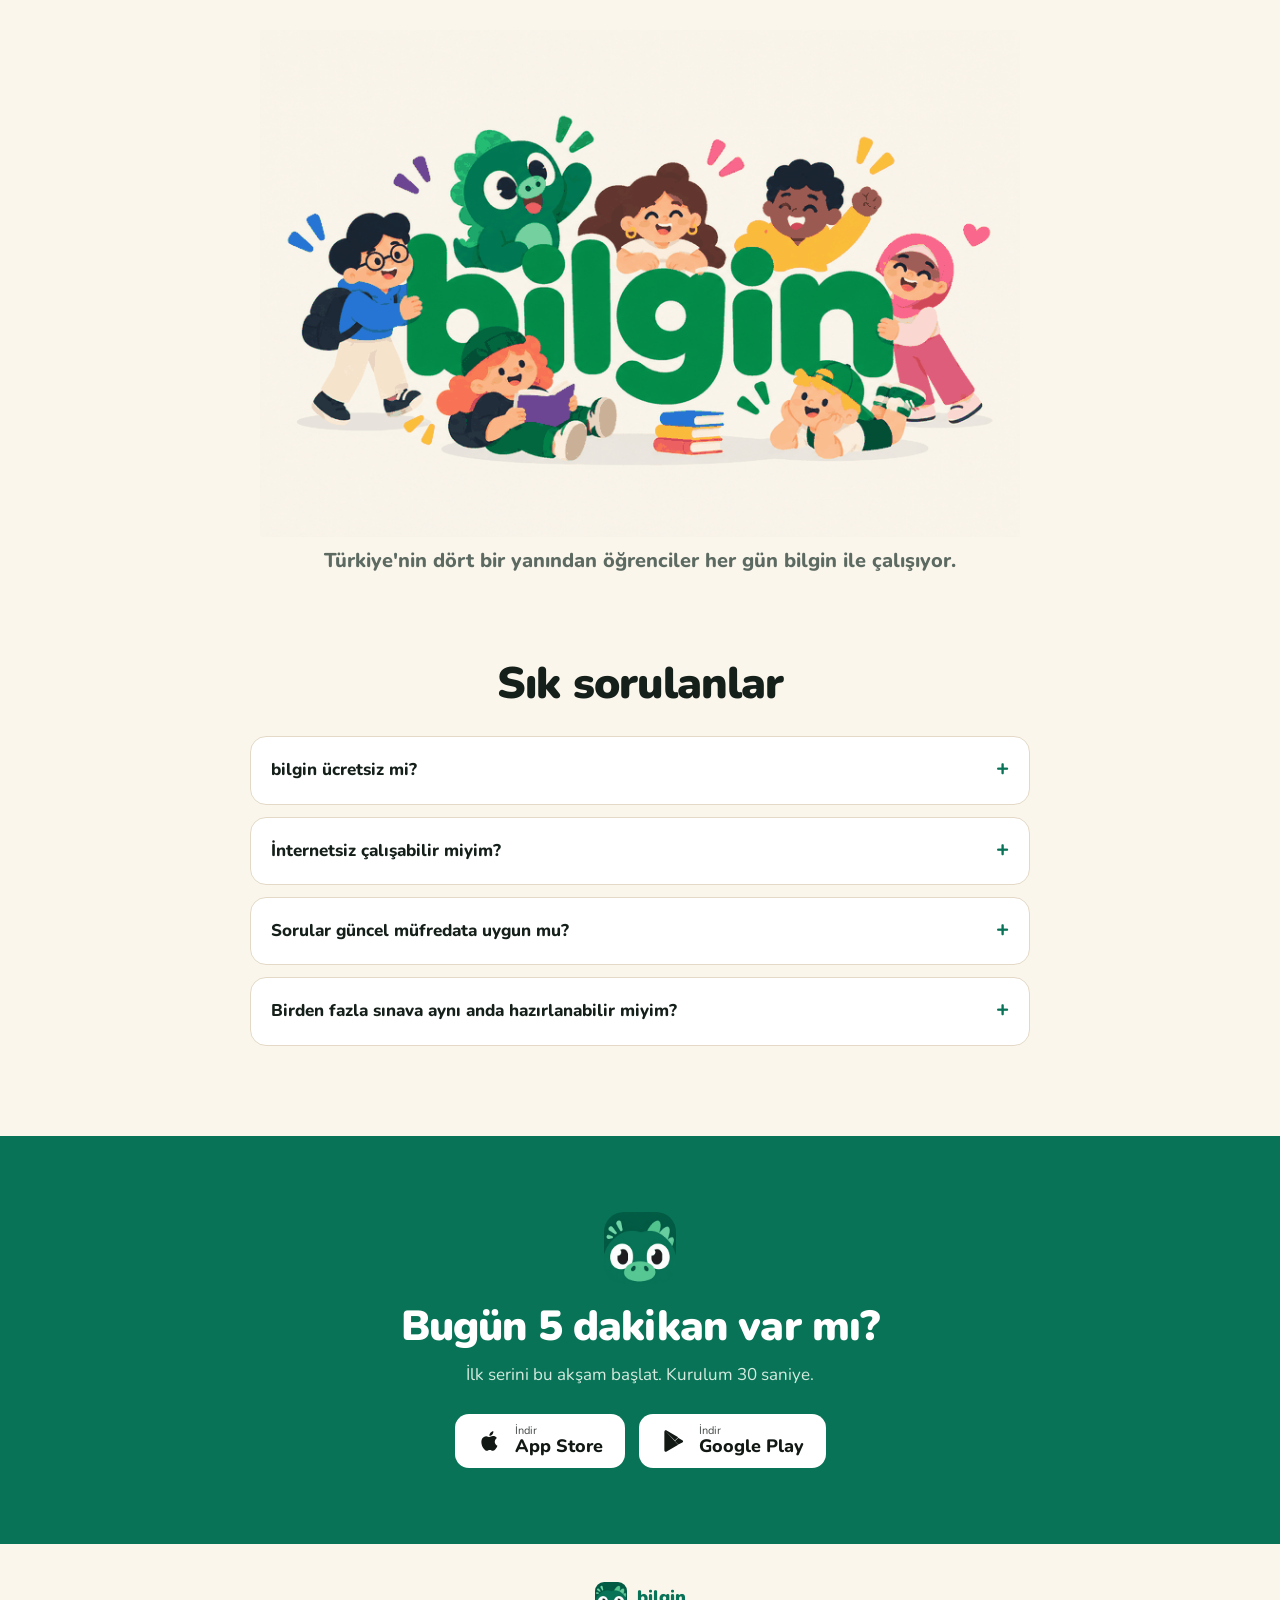
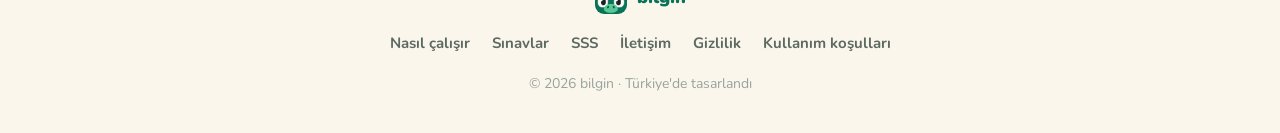
==== commit ddd681c6: "Gerçek logo ve karakter illüstrasyonunu kullan Elle çizilen assets/logo.svg kaldırıldı; yerine yükle" ====
--- a/index.html
+++ b/index.html
@@ -6,10 +6,12 @@
 <title>bilgin — Sınav hazırlığını oyuna çevir</title>
 <meta name="description" content="YKS, LGS, KPSS ve YDS/YÖKDİL için günde 5 dakikada soru çöz, seri yap, dinleyerek tekrar et. bilgin'i ücretsiz indir.">
 <meta name="theme-color" content="#0B6E4E">
-<link rel="icon" href="assets/logo.svg" type="image/svg+xml">
+<link rel="icon" href="assets/favicon-32.png" sizes="32x32" type="image/png">
+<link rel="apple-touch-icon" href="assets/apple-touch-icon.png">
 <meta property="og:title" content="bilgin — Sınav hazırlığını oyuna çevir">
 <meta property="og:description" content="YKS, LGS, KPSS ve YDS/YÖKDİL için günde 5 dakikalık mini dersler, soru kartları ve podcast tekrarları.">
 <meta property="og:type" content="website">
+<meta property="og:image" content="assets/karakterler-1400.png">
 <link rel="preconnect" href="https://fonts.googleapis.com">
 <link rel="preconnect" href="https://fonts.gstatic.com" crossorigin>
 <link href="https://fonts.googleapis.com/css2?family=Nunito:ital,wght@0,400;0,600;0,700;0,800;0,900&display=swap" rel="stylesheet">
@@ -21,7 +23,8 @@
 <!-- ————————————————— HERO ————————————————— -->
 <main id="hero">
 <section class="hero wrap">
-  <img class="hero__icon" src="assets/logo.svg" alt="bilgin uygulama simgesi" width="96" height="96">
+  <img class="hero__icon" src="assets/logo-192.png" srcset="assets/logo-192.png 1x, assets/logo-384.png 2x"
+       alt="bilgin uygulama simgesi" width="96" height="96" fetchpriority="high">
   <p class="hero__name">bilgin</p>
 
   <h1 class="hero__title">Sınav hazırlığını<br>günlük bir alışkanlığa çevir.</h1>
@@ -191,6 +194,16 @@
   <div><b>0 ₺</b><span>başlangıç paketi</span></div>
 </section>
 
+<!-- ————————————————— MARKA ————————————————— -->
+<section class="wrap brand">
+  <img src="assets/karakterler-1400.png"
+       srcset="assets/karakterler-800.png 800w, assets/karakterler-1400.png 1400w"
+       sizes="(max-width: 760px) 92vw, 760px"
+       alt="bilgin logosu ve etrafında ders çalışan öğrenciler ile bilgin maskotu"
+       width="1400" height="933" loading="lazy">
+  <p>Türkiye'nin dört bir yanından öğrenciler her gün bilgin ile çalışıyor.</p>
+</section>
+
 <!-- ————————————————— SSS ————————————————— -->
 <section class="wrap faq" id="sss">
   <h2 class="h2 h2--center">Sık sorulanlar</h2>
@@ -216,7 +229,7 @@
 <!-- ————————————————— CTA ————————————————— -->
 <section class="cta">
   <div class="wrap">
-    <img src="assets/logo.svg" alt="" width="72" height="72">
+    <img src="assets/logo-192.png" srcset="assets/logo-192.png 1x, assets/logo-384.png 2x" alt="" width="72" height="72" loading="lazy">
     <h2>Bugün 5 dakikan var mı?</h2>
     <p>İlk serini bu akşam başlat. Kurulum 30 saniye.</p>
     <div class="stores stores--tight">
@@ -234,7 +247,7 @@
 
 <footer class="footer wrap">
   <div class="footer__brand">
-    <img src="assets/logo.svg" alt="" width="32" height="32"><span>bilgin</span>
+    <img src="assets/logo-192.png" alt="" width="32" height="32" loading="lazy"><span>bilgin</span>
   </div>
   <nav aria-label="Alt menü">
     <a href="#nasil">Nasıl çalışır</a>
--- a/styles.css
+++ b/styles.css
@@ -1,8 +1,8 @@
 /* ============ temel ============ */
 :root{
-  --green:#0B6E4E;
-  --green-d:#075639;
-  --green-l:#5FD09A;
+  --green:#087357;
+  --green-d:#04533D;
+  --green-l:#56C793;
   --cream:#FBF6EC;
   --cream-2:#F3EBDC;
   --ink:#16201B;
@@ -179,6 +179,15 @@
 .stats span{font-size:14px;color:var(--ink-2);font-weight:700}
 @media(max-width:700px){.stats{grid-template-columns:1fr 1fr}}
 
+/* ============ marka ============ */
+.brand{padding-bottom:84px;text-align:center}
+.brand img{
+  width:min(760px,100%);height:auto;margin:0 auto;
+  mix-blend-mode:multiply; /* illüstrasyonun beyaz zemini krem arka planda kaybolsun */
+}
+.brand p{margin-top:8px;font-weight:800;font-size:clamp(17px,2vw,20px);color:var(--ink-2)}
+@media(max-width:560px){.brand{padding-bottom:56px}}
+
 /* ============ sss ============ */
 .faq{padding-bottom:90px;max-width:820px}
 .faq details{background:#fff;border:1px solid var(--line);border-radius:16px;padding:4px 20px;margin-top:12px}
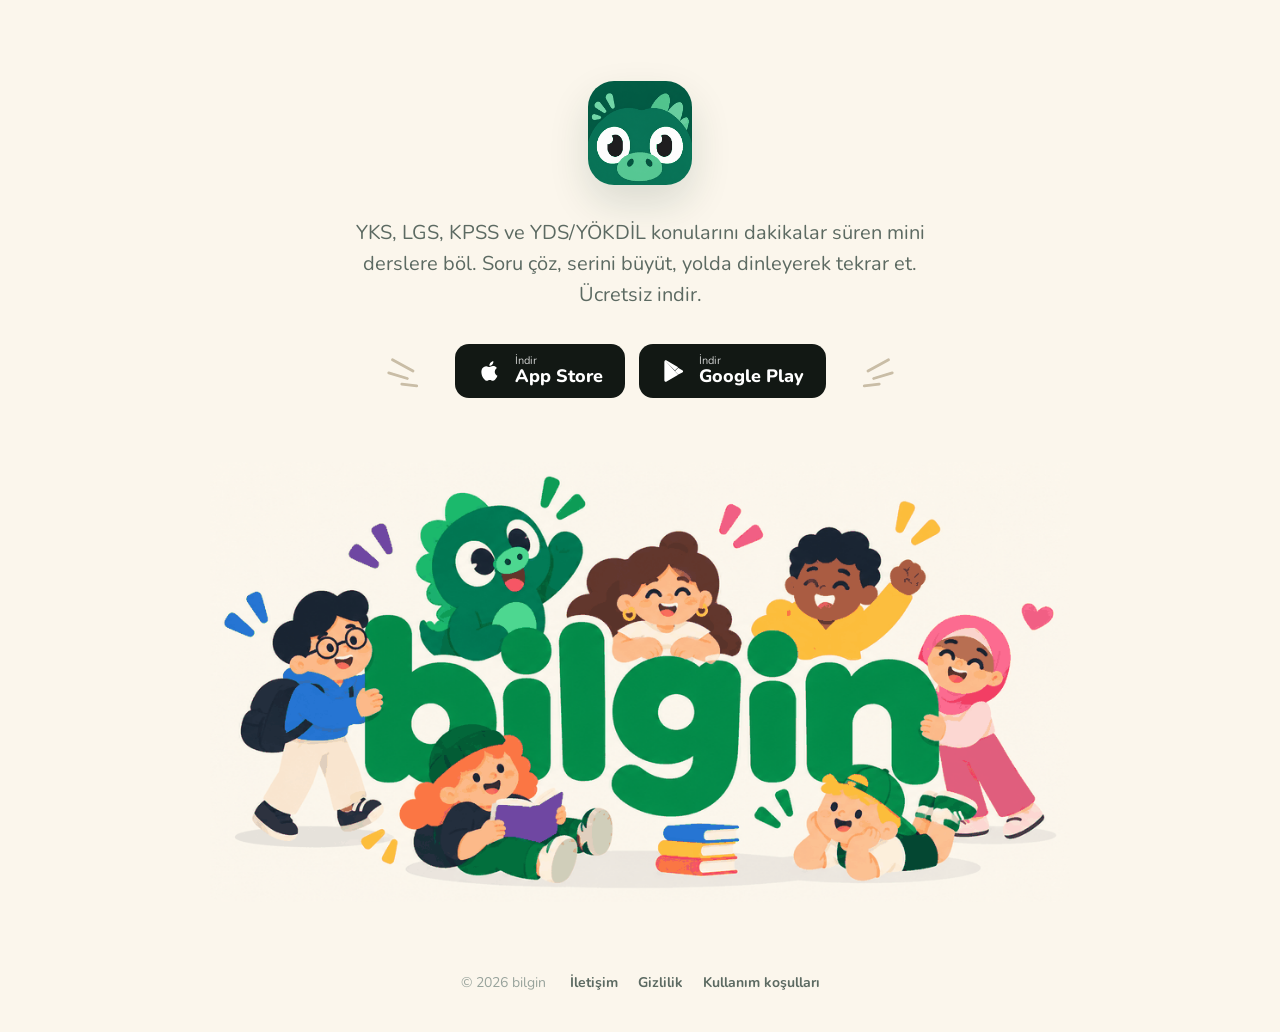
==== commit eea1330d: "Sayfayı ikon, tanıtım metni, mağaza butonları ve illüstrasyona indir Uygulama içi mockup'lar, sınav " ====
--- a/index.html
+++ b/index.html
@@ -4,44 +4,39 @@
 <meta charset="utf-8">
 <meta name="viewport" content="width=device-width, initial-scale=1, viewport-fit=cover">
 <title>bilgin — Sınav hazırlığını oyuna çevir</title>
-<meta name="description" content="YKS, LGS, KPSS ve YDS/YÖKDİL için günde 5 dakikada soru çöz, seri yap, dinleyerek tekrar et. bilgin'i ücretsiz indir.">
-<meta name="theme-color" content="#0B6E4E">
+<meta name="description" content="YKS, LGS, KPSS ve YDS/YÖKDİL konularını dakikalar süren mini derslere böl. Soru çöz, serini büyüt, yolda dinleyerek tekrar et. bilgin'i ücretsiz indir.">
+<meta name="theme-color" content="#087357">
 <link rel="icon" href="assets/favicon-32.png" sizes="32x32" type="image/png">
 <link rel="apple-touch-icon" href="assets/apple-touch-icon.png">
 <meta property="og:title" content="bilgin — Sınav hazırlığını oyuna çevir">
-<meta property="og:description" content="YKS, LGS, KPSS ve YDS/YÖKDİL için günde 5 dakikalık mini dersler, soru kartları ve podcast tekrarları.">
+<meta property="og:description" content="YKS, LGS, KPSS ve YDS/YÖKDİL için dakikalar süren mini dersler. Ücretsiz indir.">
 <meta property="og:type" content="website">
-<meta property="og:image" content="assets/karakterler-1400.png">
+<meta property="og:image" content="assets/karakterler-1600.png">
 <link rel="preconnect" href="https://fonts.googleapis.com">
 <link rel="preconnect" href="https://fonts.gstatic.com" crossorigin>
-<link href="https://fonts.googleapis.com/css2?family=Nunito:ital,wght@0,400;0,600;0,700;0,800;0,900&display=swap" rel="stylesheet">
+<link href="https://fonts.googleapis.com/css2?family=Nunito:wght@400;700;800;900&display=swap" rel="stylesheet">
 <link rel="stylesheet" href="styles.css">
 </head>
 <body>
 
+<main class="hero">
+  <img class="hero__icon" src="assets/logo-192.png" srcset="assets/logo-192.png 1x, assets/logo-384.png 2x"
+       alt="bilgin uygulama simgesi" width="104" height="104" fetchpriority="high">
 
-<!-- ————————————————— HERO ————————————————— -->
-<main id="hero">
-<section class="hero wrap">
-  <img class="hero__icon" src="assets/logo-192.png" srcset="assets/logo-192.png 1x, assets/logo-384.png 2x"
-       alt="bilgin uygulama simgesi" width="96" height="96" fetchpriority="high">
-  <p class="hero__name">bilgin</p>
-
-  <h1 class="hero__title">Sınav hazırlığını<br>günlük bir alışkanlığa çevir.</h1>
   <p class="hero__sub">
     YKS, LGS, KPSS ve YDS/YÖKDİL konularını dakikalar süren mini derslere böl.
     Soru çöz, serini büyüt, yolda dinleyerek tekrar et. Ücretsiz indir.
   </p>
 
-  <div class="stores" id="indir">
+  <div class="stores">
     <svg class="dash dash--l" viewBox="0 0 60 40" aria-hidden="true"><path d="M8 8l22 12M4 22l20 6M18 34l16 2"/></svg>
 
-    <a class="store" href="#indir" aria-label="App Store'dan indir">
+    <a class="store" href="#" aria-label="App Store'dan indir">
       <svg viewBox="0 0 24 24" aria-hidden="true" class="store__ico"><path fill="currentColor" d="M16.4 12.7c0-2.3 1.9-3.4 2-3.5-1.1-1.6-2.8-1.8-3.4-1.8-1.4-.2-2.8.9-3.5.9-.7 0-1.8-.8-3-.8-1.5 0-2.9.9-3.7 2.3-1.6 2.7-.4 6.8 1.1 9 .8 1.1 1.7 2.3 2.9 2.2 1.2 0 1.6-.7 3-.7s1.8.7 3 .7 2-1.1 2.8-2.2c.9-1.2 1.2-2.4 1.2-2.5 0 0-2.4-.9-2.4-3.6zM14.2 5.9c.6-.8 1-1.9.9-3-.9 0-2.1.6-2.7 1.4-.6.7-1.1 1.8-1 2.9 1 .1 2.1-.5 2.8-1.3z"/></svg>
       <span><small>İndir</small><strong>App Store</strong></span>
     </a>
 
-    <a class="store" href="#indir" aria-label="Google Play'den indir">
+    <a class="store" href="#" aria-label="Google Play'den indir">
       <svg viewBox="0 0 24 24" aria-hidden="true" class="store__ico"><path fill="currentColor" d="M3.6 2.4c-.3.3-.5.8-.5 1.4v16.4c0 .6.2 1.1.5 1.4l.1.1 9.2-9.2v-.2L3.6 2.4zM16 15.3l-3-3v-.2l3-3 .1.1 3.6 2c1 .6 1 1.5 0 2.1l-3.7 2zM15.9 15.4L12.8 12.3 3.6 21.6c.3.4 1 .4 1.6 0l10.7-6.2M15.9 8.6L5.2 2.4c-.6-.4-1.3-.3-1.6 0l9.2 9.2 3.1-3z"/></svg>
       <span><small>İndir</small><strong>Google Play</strong></span>
     </a>
@@ -49,217 +44,22 @@
     <svg class="dash dash--r" viewBox="0 0 60 40" aria-hidden="true"><path d="M52 8L30 20M56 22l-20 6M42 34l-16 2"/></svg>
   </div>
 
-  <!-- hero görsel -->
-  <div class="stage">
-    <div class="stage__bg" aria-hidden="true">
-      <span class="blob blob--1"></span>
-      <span class="blob blob--2"></span>
-      <span class="blob blob--3"></span>
-      <span class="blob blob--4"></span>
-    </div>
+  <h1 class="hero__art">
+    <img src="assets/karakterler-1600.png"
+         srcset="assets/karakterler-1000.png 1000w, assets/karakterler-1600.png 1600w"
+         sizes="(max-width: 900px) 92vw, 860px"
+         alt="bilgin" width="1600" height="820">
+  </h1>
+</main>
 
-    <div class="phone phone--hero">
-      <div class="phone__screen phone__screen--dark">
-        <p class="eyebrow eyebrow--light">Bugünün hedefi</p>
-        <div class="chips">
-          <span class="chip">📐 Türev</span>
-          <span class="chip">🧬 Kalıtım</span>
-          <span class="chip">🏛 İnkılap</span>
-        </div>
-        <div class="goal">
-          <div class="goal__bar"><i style="--p:68%"></i></div>
-          <p class="goal__txt"><b>17</b>/25 soru · <b>3</b> dakika kaldı</p>
-        </div>
-      </div>
-      <div class="tabbar" aria-hidden="true">
-        <span class="tabbar__i is-on"><svg viewBox="0 0 24 24"><rect x="3" y="4" width="18" height="16" rx="3"/><path d="M3 10h18"/></svg></span>
-        <span class="tabbar__i"><svg viewBox="0 0 24 24"><path d="M7 4h10v16l-5-4-5 4z"/></svg></span>
-        <span class="tabbar__i"><svg viewBox="0 0 24 24"><circle cx="12" cy="8" r="3.5"/><path d="M5 20c1.5-3.5 4-5 7-5s5.5 1.5 7 5"/></svg></span>
-      </div>
-    </div>
-
-    <div class="search" aria-hidden="true">
-      <div class="search__tabs">
-        <span class="is-on">Soru kartları</span>
-        <span>Podcast</span>
-      </div>
-      <p class="search__ph">Bir konu yaz…</p>
-    </div>
-  </div>
-</section>
-
-<!-- ————————————————— İKİ MOD ————————————————— -->
-<section class="wrap modes" id="nasil">
-  <svg class="arrow arrow--l" viewBox="0 0 160 120" aria-hidden="true"><path d="M150 6C120 22 74 34 40 56 20 69 12 86 14 104"/><path d="M4 88l10 18 18-8"/></svg>
-  <svg class="arrow arrow--r" viewBox="0 0 160 120" aria-hidden="true"><path d="M10 6c30 16 76 28 110 50 20 13 28 30 26 48"/><path d="M156 88l-10 18-18-8"/></svg>
-
-  <div class="mode">
-    <svg class="mode__ico" viewBox="0 0 24 24" aria-hidden="true"><path d="M4 7l8-4 8 4-8 4-8-4z"/><path d="M4 12l8 4 8-4"/><path d="M4 17l8 4 8-4"/></svg>
-    <p class="eyebrow">SORU KARTLARI</p>
-    <h2>Konuyu soru–cevap kartlarıyla<br>dakikalar içinde tekrar et</h2>
-
-    <div class="phone phone--tall">
-      <div class="phone__notch" aria-hidden="true"></div>
-      <div class="phone__status"><span>9:41</span><span>▮▮▮ ⌁ ▮</span></div>
-      <div class="phone__head"><span class="x">✕</span><b>Türev</b><small>TYT · Orta</small></div>
-      <div class="phone__body">
-        <article class="card">
-          <p class="card__no">SORU #1 <svg class="bm" viewBox="0 0 24 24" aria-hidden="true"><path d="M7 4h10v16l-5-4-5 4z"/></svg></p>
-          <h3>f(x)=x³−3x fonksiyonunun yerel minimum noktası nedir?</h3>
-          <ul class="opts">
-            <li>x = −1</li>
-            <li class="is-ok">x = 1 ✓</li>
-            <li>x = 0</li>
-          </ul>
-        </article>
-        <div class="deck" aria-hidden="true"><i></i><i></i></div>
-      </div>
-      <div class="phone__foot" aria-hidden="true"><span>‹</span><span class="dot"></span><span>›</span></div>
-    </div>
-  </div>
-
-  <div class="mode">
-    <svg class="mode__ico" viewBox="0 0 24 24" aria-hidden="true"><path d="M3 12v2M7 8v10M11 5v14M15 9v6M19 11v2"/></svg>
-    <p class="eyebrow">PODCAST TEKRAR</p>
-    <h2>Servis, yürüyüş, spor…<br>kulaklıkla da tekrar yap</h2>
-
-    <div class="phone phone--tall">
-      <div class="phone__notch" aria-hidden="true"></div>
-      <div class="phone__status"><span>9:41</span><span>▮▮▮ ⌁ ▮</span></div>
-      <div class="phone__head"><span class="x">✕</span><b>Kurtuluş Savaşı</b><small>LGS · Anlatım</small></div>
-      <div class="phone__body phone__body--player">
-        <svg class="wave" viewBox="0 0 280 100" preserveAspectRatio="none" aria-hidden="true"><rect x="0" y="45" width="3" height="10" rx="1.5"/><rect x="5" y="42" width="3" height="16" rx="1.5"/><rect x="10" y="37" width="3" height="26" rx="1.5"/><rect x="15" y="30" width="3" height="40" rx="1.5"/><rect x="20" y="21" width="3" height="58" rx="1.5"/><rect x="25" y="13" width="3" height="74" rx="1.5"/><rect x="30" y="7" width="3" height="86" rx="1.5"/><rect x="35" y="2" width="3" height="96" rx="1.5"/><rect x="40" y="6" width="3" height="88" rx="1.5"/><rect x="45" y="14" width="3" height="72" rx="1.5"/><rect x="50" y="20" width="3" height="60" rx="1.5"/><rect x="55" y="27" width="3" height="46" rx="1.5"/><rect x="60" y="33" width="3" height="34" rx="1.5"/><rect x="65" y="38" width="3" height="24" rx="1.5"/><rect x="70" y="41" width="3" height="18" rx="1.5"/><rect x="75" y="35" width="3" height="30" rx="1.5"/><rect x="80" y="26" width="3" height="48" rx="1.5"/><rect x="85" y="17" width="3" height="66" rx="1.5"/><rect x="90" y="9" width="3" height="82" rx="1.5"/><rect x="95" y="4" width="3" height="92" rx="1.5"/><rect x="100" y="10" width="3" height="80" rx="1.5"/><rect x="105" y="18" width="3" height="64" rx="1.5"/><rect x="110" y="25" width="3" height="50" rx="1.5"/><rect x="115" y="32" width="3" height="36" rx="1.5"/><rect x="120" y="39" width="3" height="22" rx="1.5"/><rect x="125" y="43" width="3" height="14" rx="1.5"/><rect x="130" y="40" width="3" height="20" rx="1.5"/><rect x="135" y="33" width="3" height="34" rx="1.5"/><rect x="140" y="24" width="3" height="52" rx="1.5"/><rect x="145" y="15" width="3" height="70" rx="1.5"/><rect x="150" y="7" width="3" height="86" rx="1.5"/><rect x="155" y="3" width="3" height="94" rx="1.5"/><rect x="160" y="11" width="3" height="78" rx="1.5"/><rect x="165" y="21" width="3" height="58" rx="1.5"/><rect x="170" y="29" width="3" height="42" rx="1.5"/><rect x="175" y="36" width="3" height="28" rx="1.5"/><rect x="180" y="42" width="3" height="16" rx="1.5"/><rect x="185" y="38" width="3" height="24" rx="1.5"/><rect x="190" y="30" width="3" height="40" rx="1.5"/><rect x="195" y="20" width="3" height="60" rx="1.5"/><rect x="200" y="12" width="3" height="76" rx="1.5"/><rect x="205" y="5" width="3" height="90" rx="1.5"/><rect x="210" y="8" width="3" height="84" rx="1.5"/><rect x="215" y="16" width="3" height="68" rx="1.5"/><rect x="220" y="24" width="3" height="52" rx="1.5"/><rect x="225" y="31" width="3" height="38" rx="1.5"/><rect x="230" y="37" width="3" height="26" rx="1.5"/><rect x="235" y="41" width="3" height="18" rx="1.5"/><rect x="240" y="44" width="3" height="12" rx="1.5"/><rect x="245" y="39" width="3" height="22" rx="1.5"/><rect x="250" y="32" width="3" height="36" rx="1.5"/><rect x="255" y="25" width="3" height="50" rx="1.5"/><rect x="260" y="18" width="3" height="64" rx="1.5"/><rect x="265" y="28" width="3" height="44" rx="1.5"/><rect x="270" y="36" width="3" height="28" rx="1.5"/><rect x="275" y="43" width="3" height="14" rx="1.5"/></svg>
-        <div class="times"><span>0:00</span><span>−4:12</span></div>
-        <div class="controls" aria-hidden="true">
-          <span class="ctrl"><small>15</small>⟲</span>
-          <span class="ctrl ctrl--play">❚❚</span>
-          <span class="ctrl">⟳<small>15</small></span>
-        </div>
-      </div>
-    </div>
-  </div>
-</section>
-
-<!-- ————————————————— SINAVLAR ————————————————— -->
-<section class="exams" id="sinavlar">
-  <div class="wrap">
-    <p class="eyebrow eyebrow--light">TEK UYGULAMA</p>
-    <h2 class="h2 h2--light">Hangi sınava hazırlanıyorsan,<br>bilgin yanında.</h2>
-    <ul class="exam-grid">
-      <li><b>YKS</b><span>TYT · AYT · YDT tüm dersler, çıkmış soru mantığıyla hazırlanmış kartlar.</span></li>
-      <li><b>LGS</b><span>8. sınıf müfredatına birebir uyumlu konu tekrarı ve yeni nesil sorular.</span></li>
-      <li><b>KPSS</b><span>Genel Yetenek, Genel Kültür ve Eğitim Bilimleri için günlük mini setler.</span></li>
-      <li><b>YDS / YÖKDİL</b><span>Kelime, cloze ve çeviri; her gün 10 kelimelik tekrar akışı.</span></li>
-    </ul>
-  </div>
-</section>
-
-<!-- ————————————————— SERİ / XP ————————————————— -->
-<section class="wrap streak" id="seri">
-  <div class="streak__txt">
-    <p class="eyebrow">SERİ &amp; XP</p>
-    <h2 class="h2">Çalışmayı bırakmak<br>zorlaşsın diye tasarlandı.</h2>
-    <p class="lead">
-      Her gün çözdüğün 5 soru serini büyütür. XP topla, haftalık ligde arkadaşlarınla yarış,
-      hedefini kaçırmadan önce hatırlatma al.
-    </p>
-    <ul class="ticks">
-      <li>Günlük hedefini kendin belirle: 5, 15 ya da 30 dakika</li>
-      <li>Yanlışların otomatik olarak tekrar havuzuna düşer</li>
-      <li>Haftalık lig, rozetler ve seri dondurma hakkı</li>
-      <li>Reklamsız, ücretsiz başlangıç</li>
-    </ul>
-  </div>
-
-  <div class="streak__card">
-    <div class="flame">🔥<b>27</b></div>
-    <p class="flame__lbl">günlük seri</p>
-    <div class="week" aria-hidden="true">
-      <span class="on">P</span><span class="on">S</span><span class="on">Ç</span>
-      <span class="on">P</span><span class="on">C</span><span class="now">C</span><span>P</span>
-    </div>
-    <div class="xp">
-      <p><b>1.240</b> XP <small>bu hafta</small></p>
-      <div class="xp__bar"><i style="--p:74%"></i></div>
-      <p class="xp__lig">🏆 Zümrüt Lig · 3. sıra</p>
-    </div>
-  </div>
-</section>
-
-<!-- ————————————————— SAYILAR ————————————————— -->
-<section class="wrap stats">
-  <div><b>120.000+</b><span>soru ve kart</span></div>
-  <div><b>4 sınav</b><span>YKS · LGS · KPSS · YDS</span></div>
-  <div><b>5 dk</b><span>günlük ortalama tekrar</span></div>
-  <div><b>0 ₺</b><span>başlangıç paketi</span></div>
-</section>
-
-<!-- ————————————————— MARKA ————————————————— -->
-<section class="wrap brand">
-  <img src="assets/karakterler-1400.png"
-       srcset="assets/karakterler-800.png 800w, assets/karakterler-1400.png 1400w"
-       sizes="(max-width: 760px) 92vw, 760px"
-       alt="bilgin logosu ve etrafında ders çalışan öğrenciler ile bilgin maskotu"
-       width="1400" height="933" loading="lazy">
-  <p>Türkiye'nin dört bir yanından öğrenciler her gün bilgin ile çalışıyor.</p>
-</section>
-
-<!-- ————————————————— SSS ————————————————— -->
-<section class="wrap faq" id="sss">
-  <h2 class="h2 h2--center">Sık sorulanlar</h2>
-
-  <details>
-    <summary>bilgin ücretsiz mi?</summary>
-    <p>Evet. Günlük soru setleri, seri takibi ve temel konu kartları ücretsiz. İsteyenler için sınırsız tekrar ve podcast arşivini açan bilgin+ aboneliği var.</p>
-  </details>
-  <details>
-    <summary>İnternetsiz çalışabilir miyim?</summary>
-    <p>Kartlarını ve podcast bölümlerini indirip çevrimdışı kullanabilirsin; ilerlemen bağlanınca senkronize olur.</p>
-  </details>
-  <details>
-    <summary>Sorular güncel müfredata uygun mu?</summary>
-    <p>İçerikler MEB ve ÖSYM müfredatı takip edilerek her dönem güncelleniyor; çıkmış soru analizlerine göre konu ağırlıkları yeniden dengeleniyor.</p>
-  </details>
-  <details>
-    <summary>Birden fazla sınava aynı anda hazırlanabilir miyim?</summary>
-    <p>Evet. Profilinde birden fazla hedef tanımlayabilir, her biri için ayrı günlük hedef ve seri takibi tutabilirsin.</p>
-  </details>
-</section>
-
-<!-- ————————————————— CTA ————————————————— -->
-<section class="cta">
-  <div class="wrap">
-    <img src="assets/logo-192.png" srcset="assets/logo-192.png 1x, assets/logo-384.png 2x" alt="" width="72" height="72" loading="lazy">
-    <h2>Bugün 5 dakikan var mı?</h2>
-    <p>İlk serini bu akşam başlat. Kurulum 30 saniye.</p>
-    <div class="stores stores--tight">
-      <a class="store store--light" href="#indir" aria-label="App Store'dan indir">
-        <svg viewBox="0 0 24 24" aria-hidden="true" class="store__ico"><path fill="currentColor" d="M16.4 12.7c0-2.3 1.9-3.4 2-3.5-1.1-1.6-2.8-1.8-3.4-1.8-1.4-.2-2.8.9-3.5.9-.7 0-1.8-.8-3-.8-1.5 0-2.9.9-3.7 2.3-1.6 2.7-.4 6.8 1.1 9 .8 1.1 1.7 2.3 2.9 2.2 1.2 0 1.6-.7 3-.7s1.8.7 3 .7 2-1.1 2.8-2.2c.9-1.2 1.2-2.4 1.2-2.5 0 0-2.4-.9-2.4-3.6zM14.2 5.9c.6-.8 1-1.9.9-3-.9 0-2.1.6-2.7 1.4-.6.7-1.1 1.8-1 2.9 1 .1 2.1-.5 2.8-1.3z"/></svg>
-        <span><small>İndir</small><strong>App Store</strong></span>
-      </a>
-      <a class="store store--light" href="#indir" aria-label="Google Play'den indir">
-        <svg viewBox="0 0 24 24" aria-hidden="true" class="store__ico"><path fill="currentColor" d="M3.6 2.4c-.3.3-.5.8-.5 1.4v16.4c0 .6.2 1.1.5 1.4l.1.1 9.2-9.2v-.2L3.6 2.4zM16 15.3l-3-3v-.2l3-3 .1.1 3.6 2c1 .6 1 1.5 0 2.1l-3.7 2zM15.9 15.4L12.8 12.3 3.6 21.6c.3.4 1 .4 1.6 0l10.7-6.2M15.9 8.6L5.2 2.4c-.6-.4-1.3-.3-1.6 0l9.2 9.2 3.1-3z"/></svg>
-        <span><small>İndir</small><strong>Google Play</strong></span>
-      </a>
-    </div>
-  </div>
-</section>
-
-<footer class="footer wrap">
-  <div class="footer__brand">
-    <img src="assets/logo-192.png" alt="" width="32" height="32" loading="lazy"><span>bilgin</span>
-  </div>
+<footer class="footer">
+  <p class="footer__c">© <span id="yil">2026</span> bilgin</p>
   <nav aria-label="Alt menü">
-    <a href="#nasil">Nasıl çalışır</a>
-    <a href="#sinavlar">Sınavlar</a>
-    <a href="#sss">SSS</a>
     <a href="mailto:merhaba@bilgin.app">İletişim</a>
     <a href="#">Gizlilik</a>
     <a href="#">Kullanım koşulları</a>
   </nav>
-  <p class="footer__c">© <span id="yil">2026</span> bilgin · Türkiye'de tasarlandı</p>
 </footer>
-</main>
 
 <script src="script.js"></script>
 </body>
--- a/styles.css
+++ b/styles.css
@@ -1,55 +1,42 @@
-/* ============ temel ============ */
 :root{
   --green:#087357;
-  --green-d:#04533D;
   --green-l:#56C793;
   --cream:#FBF6EC;
-  --cream-2:#F3EBDC;
   --ink:#16201B;
   --ink-2:#5C6A62;
-  --line:#E3D9C6;
-  --radius:22px;
-  --shadow:0 18px 40px rgba(11,60,40,.10);
-  --wrap:1120px;
 }
 *{box-sizing:border-box}
-html{scroll-behavior:smooth}
 body{
   margin:0;background:var(--cream);color:var(--ink);
   font-family:"Nunito",ui-rounded,"Segoe UI",system-ui,-apple-system,sans-serif;
   font-size:17px;line-height:1.55;-webkit-font-smoothing:antialiased;
+  min-height:100dvh;display:flex;flex-direction:column;
 }
-img{max-width:100%;display:block}
-a{color:inherit}
-h1,h2,h3{margin:0;line-height:1.1;letter-spacing:-.02em}
-p{margin:0}
-.wrap{width:100%;max-width:var(--wrap);margin-inline:auto;padding-inline:20px}
-:focus-visible{outline:3px solid var(--green);outline-offset:3px;border-radius:10px}
-
-.eyebrow{font-size:13px;font-weight:900;letter-spacing:.14em;color:var(--green);margin-bottom:10px}
-.eyebrow--light{color:var(--green-l)}
-.phone__screen .eyebrow{font-size:11px;margin-bottom:12px}
-.h2{font-size:clamp(28px,4.4vw,44px);font-weight:900}
-.h2--light{color:#fff}
-.h2--center{text-align:center}
-.lead{color:var(--ink-2);font-size:18px;margin-top:14px}
+img{max-width:100%;height:auto;display:block}
+:focus-visible{outline:3px solid var(--green);outline-offset:4px;border-radius:10px}
 
 /* ============ hero ============ */
-.hero{padding-top:calc(72px + env(safe-area-inset-top,0px));padding-bottom:0;text-align:center}
-.hero__icon{margin:0 auto;border-radius:24px;box-shadow:var(--shadow)}
-.hero__name{margin-top:10px;font-weight:800;color:var(--ink-2);font-size:15px}
-.hero__title{margin-top:26px;font-size:clamp(34px,6.2vw,62px);font-weight:900}
-.hero__sub{max-width:620px;margin:20px auto 0;color:var(--ink-2);font-size:18px}
+.hero{
+  flex:1;width:100%;max-width:960px;margin-inline:auto;
+  padding:clamp(48px,9vh,96px) 20px 32px;
+  padding-top:calc(clamp(48px,9vh,96px) + env(safe-area-inset-top,0px));
+  text-align:center;
+  display:flex;flex-direction:column;align-items:center;
+}
+.hero__icon{width:104px;height:104px;border-radius:26px;box-shadow:0 18px 40px rgba(11,60,40,.14)}
+.hero__sub{
+  max-width:600px;margin:32px auto 0;
+  font-size:clamp(17px,2.1vw,20px);color:var(--ink-2);
+}
 
-.stores{display:flex;align-items:center;justify-content:center;gap:14px;flex-wrap:wrap;margin-top:32px}
-.stores--tight{margin-top:26px}
+/* mağaza butonları */
+.stores{display:flex;align-items:center;justify-content:center;gap:14px;flex-wrap:wrap;margin-top:34px}
 .store{
   display:inline-flex;align-items:center;gap:12px;text-decoration:none;
   background:#121814;color:#fff;padding:11px 22px;border-radius:14px;
   transition:transform .12s ease;
 }
 .store:hover{transform:translateY(-2px)}
-.store--light{background:#fff;color:#121814}
 .store__ico{width:26px;height:26px}
 .store span{display:flex;flex-direction:column;line-height:1.1;text-align:left}
 .store small{font-size:11px;opacity:.8}
@@ -57,160 +44,21 @@
 .dash{width:56px;height:38px;fill:none;stroke:#C9BDA6;stroke-width:3;stroke-linecap:round}
 @media(max-width:620px){.dash{display:none}}
 
-/* hero sahne */
-.stage{position:relative;margin-top:52px;border-radius:26px;overflow:hidden;min-height:520px;background:#101510;padding-bottom:150px}
-.stage__bg{position:absolute;inset:0;filter:blur(38px);opacity:.95}
-.blob{position:absolute;border-radius:50%}
-.blob--1{width:62%;height:120%;left:-14%;top:-12%;background:#17A06B}
-.blob--2{width:58%;height:125%;right:-12%;top:-18%;background:#046F63}
-.blob--3{width:52%;height:80%;left:26%;bottom:-28%;background:#8CE3A8;opacity:.75}
-.blob--4{width:38%;height:70%;left:8%;bottom:-18%;background:#0A5A46;opacity:.85}
+/* karakterli görsel */
+.hero__art{margin:clamp(36px,6vw,64px) 0 0;font-size:0;line-height:0}
+.hero__art img{
+  /* zemin görsele işlendiği için arka planla birebir aynı, blend gerekmiyor */
+  width:min(860px,100%);margin-inline:auto;
+}
 
-.phone{
-  position:relative;background:#0D120F;border:9px solid #171d19;border-radius:40px;
-  box-shadow:0 26px 60px rgba(0,0,0,.28);overflow:hidden;
+/* ============ footer ============ */
+.footer{
+  padding:24px 20px calc(24px + env(safe-area-inset-bottom,0px));
+  display:flex;flex-wrap:wrap;align-items:center;justify-content:center;
+  gap:8px 24px;font-size:14px;color:#98A39C;
 }
-.phone--hero{width:min(330px,82vw);margin:40px auto 0;padding-bottom:10px}
-.phone__screen{padding:20px 16px 18px;min-height:268px;text-align:left}
-.phone__screen--dark{background:linear-gradient(180deg,#101a15,#0c130f);color:#fff}
-.chips{display:flex;gap:8px;flex-wrap:wrap;margin-bottom:22px}
-.chip{background:rgba(255,255,255,.1);color:#fff;font-size:13px;font-weight:700;padding:7px 12px;border-radius:999px}
-.goal{background:rgba(255,255,255,.06);border-radius:16px;padding:14px}
-.goal__bar,.xp__bar{height:12px;border-radius:999px;background:rgba(255,255,255,.14);overflow:hidden}
-.goal__bar i,.xp__bar i{display:block;height:100%;width:var(--p);border-radius:999px;background:var(--green-l)}
-.goal__txt{margin-top:10px;font-size:13px;color:#CBD8D0}
-.goal__txt b{color:#fff}
-.tabbar{display:flex;justify-content:center;gap:10px;padding:6px}
-.tabbar__i{width:52px;height:34px;display:grid;place-items:center;border-radius:12px;background:rgba(255,255,255,.07)}
-.tabbar__i svg{width:18px;height:18px;fill:none;stroke:#9FB0A7;stroke-width:1.8;stroke-linejoin:round}
-.tabbar__i.is-on svg{stroke:#fff}
-.tabbar__i.is-on{background:var(--green)}
-
-.search{
-  position:absolute;left:50%;bottom:52px;transform:translateX(-50%);
-  width:min(420px,88%);background:#fff;border-radius:18px;padding:8px;
-  box-shadow:0 20px 44px rgba(0,0,0,.25);
-}
-.search__tabs{display:flex;background:var(--cream-2);border-radius:12px;padding:4px;font-size:14px;font-weight:800;color:var(--ink-2)}
-.search__tabs span{flex:1;text-align:center;padding:8px;border-radius:9px}
-.search__tabs .is-on{background:#fff;color:var(--green);box-shadow:0 2px 6px rgba(0,0,0,.08)}
-.search__ph{padding:16px 12px 10px;color:#9AA49E;font-size:18px}
-@media(max-width:520px){.stage{min-height:480px;padding-bottom:140px}.search{bottom:34px}.phone--hero{margin-top:28px}}
-
-/* ============ modlar ============ */
-.modes{position:relative;display:grid;grid-template-columns:1fr 1fr;gap:48px;padding-block:96px 20px;text-align:center}
-.modes h2{font-size:clamp(20px,2.3vw,25px);font-weight:900;margin-top:4px}
-.mode__ico{width:30px;height:30px;margin:0 auto 12px;fill:none;stroke:var(--green);stroke-width:1.8;stroke-linecap:round;stroke-linejoin:round}
-.arrow{position:absolute;top:-52px;width:150px;height:110px;fill:none;stroke:#BFB3A0;stroke-width:3;stroke-linecap:round;stroke-linejoin:round}
-.arrow--l{left:14%}
-.arrow--r{right:14%}
-@media(max-width:900px){.modes{grid-template-columns:1fr;gap:70px;padding-top:64px}.arrow{display:none}}
-
-.phone--tall{width:min(320px,86vw);margin:32px auto 0;background:#0D120F;padding-bottom:14px}
-.phone__notch{width:110px;height:22px;background:#171d19;border-radius:0 0 14px 14px;margin:0 auto}
-.phone__status{display:flex;justify-content:space-between;padding:6px 20px 2px;color:#9FB0A7;font-size:12px;font-weight:700}
-.phone__head{display:grid;grid-template-columns:20px 1fr 20px;align-items:center;padding:8px 16px 14px;color:#fff}
-.phone__head b{grid-column:2;font-size:15px}
-.phone__head small{grid-column:2;font-size:11px;color:#9FB0A7;font-weight:700}
-.phone__head .x{color:#9FB0A7;font-size:14px}
-.phone__body{background:var(--cream);border-radius:20px 20px 0 0;margin:0 10px;padding:16px 14px 22px;min-height:290px;position:relative;text-align:left}
-.card{background:#fff;border-radius:16px;padding:16px;box-shadow:0 6px 18px rgba(0,0,0,.06)}
-.card__no{display:flex;align-items:center;justify-content:space-between;font-size:11px;font-weight:900;letter-spacing:.1em;color:#C2418B;margin-bottom:12px}
-.card__no .bm{width:14px;height:14px;fill:none;stroke:#B9AE9A;stroke-width:2;stroke-linejoin:round}
-.card h3{font-size:17px;font-weight:800;line-height:1.3}
-.opts{list-style:none;margin:16px 0 0;padding:0;display:grid;gap:8px}
-.opts li{border:2px solid var(--line);border-radius:12px;padding:9px 12px;font-size:14px;font-weight:700;color:var(--ink-2)}
-.opts .is-ok{border-color:var(--green);color:var(--green);background:rgba(11,110,78,.06)}
-.deck{position:absolute;left:24px;right:24px;bottom:8px}
-.deck i{display:block;height:10px;border-radius:12px;background:#fff;opacity:.7;margin-top:-4px}
-.deck i:last-child{margin-inline:10px;opacity:.45}
-.phone__foot{display:flex;align-items:center;justify-content:center;gap:34px;padding-top:12px;color:#9FB0A7}
-.phone__foot .dot{width:9px;height:9px;border-radius:50%;background:var(--green-l)}
-
-.phone__body--player{display:flex;flex-direction:column}
-.wave{
-  flex:1;width:100%;min-height:170px;border-radius:14px;
-  background:#EFE6D6;padding:22px 14px;fill:var(--green);
-}
-.wave rect:nth-child(n+31){fill:#C3B7A2}
-.times{display:flex;justify-content:space-between;font-size:12px;font-weight:800;color:var(--ink-2);margin-top:12px}
-.controls{display:flex;align-items:center;justify-content:center;gap:24px;margin-top:10px}
-.ctrl{width:42px;height:42px;display:flex;align-items:center;justify-content:center;gap:1px;border:2px solid var(--line);border-radius:50%;font-size:15px;color:var(--ink-2)}
-.ctrl small{font-size:10px;font-weight:900}
-.ctrl--play{width:58px;height:58px;border:0;background:var(--green);color:#fff;font-size:18px;box-shadow:0 4px 0 var(--green-d)}
-
-/* ============ sınavlar ============ */
-.exams{background:var(--green);color:#fff;margin-top:90px;padding-block:74px;text-align:center}
-.exam-grid{list-style:none;margin:40px 0 0;padding:0;display:grid;grid-template-columns:repeat(4,1fr);gap:18px;text-align:left}
-.exam-grid li{background:rgba(255,255,255,.09);border:1px solid rgba(255,255,255,.14);border-radius:var(--radius);padding:22px}
-.exam-grid b{display:block;font-size:24px;font-weight:900;margin-bottom:8px}
-.exam-grid span{font-size:15px;color:#D6EBE0}
-@media(max-width:900px){.exam-grid{grid-template-columns:1fr 1fr}}
-@media(max-width:560px){.exam-grid{grid-template-columns:1fr}}
-
-/* ============ seri ============ */
-.streak{display:grid;grid-template-columns:1.1fr .9fr;gap:52px;align-items:center;padding-block:90px}
-.ticks{list-style:none;margin:24px 0 0;padding:0;display:grid;gap:12px}
-.ticks li{position:relative;padding-left:32px;font-weight:700}
-.ticks li::before{
-  content:"✓";position:absolute;left:0;top:1px;width:22px;height:22px;border-radius:50%;
-  background:var(--green);color:#fff;font-size:12px;display:grid;place-items:center;
-}
-.streak__card{background:#fff;border-radius:28px;padding:30px;box-shadow:var(--shadow);text-align:center}
-.flame{font-size:54px;font-weight:900;display:flex;align-items:center;justify-content:center;gap:8px}
-.flame b{color:var(--green)}
-.flame__lbl{color:var(--ink-2);font-weight:800;font-size:14px}
-.week{display:flex;justify-content:center;gap:8px;margin:22px 0}
-.week span{width:34px;height:34px;border-radius:50%;display:grid;place-items:center;font-weight:900;font-size:13px;background:var(--cream-2);color:var(--ink-2)}
-.week .on{background:var(--green);color:#fff}
-.week .now{background:#fff;color:var(--green);box-shadow:inset 0 0 0 3px var(--green)}
-.xp{background:var(--cream);border-radius:18px;padding:16px}
-.xp p{font-weight:800}
-.xp small{color:var(--ink-2);font-weight:700}
-.xp .xp__bar{background:#E4DACA;margin:10px 0}
-.xp__bar i{background:var(--green)}
-.xp__lig{font-size:14px;color:var(--ink-2)}
-@media(max-width:860px){.streak{grid-template-columns:1fr;gap:34px;padding-block:64px}}
-
-/* ============ sayılar ============ */
-.stats{display:grid;grid-template-columns:repeat(4,1fr);gap:18px;padding-bottom:90px;text-align:center}
-.stats div{background:var(--cream-2);border-radius:var(--radius);padding:24px 14px}
-.stats b{display:block;font-size:30px;font-weight:900;color:var(--green)}
-.stats span{font-size:14px;color:var(--ink-2);font-weight:700}
-@media(max-width:700px){.stats{grid-template-columns:1fr 1fr}}
-
-/* ============ marka ============ */
-.brand{padding-bottom:84px;text-align:center}
-.brand img{
-  width:min(760px,100%);height:auto;margin:0 auto;
-  mix-blend-mode:multiply; /* illüstrasyonun beyaz zemini krem arka planda kaybolsun */
-}
-.brand p{margin-top:8px;font-weight:800;font-size:clamp(17px,2vw,20px);color:var(--ink-2)}
-@media(max-width:560px){.brand{padding-bottom:56px}}
-
-/* ============ sss ============ */
-.faq{padding-bottom:90px;max-width:820px}
-.faq details{background:#fff;border:1px solid var(--line);border-radius:16px;padding:4px 20px;margin-top:12px}
-.faq details[open]{border-color:var(--green)}
-.faq summary{cursor:pointer;font-weight:800;padding:16px 0;list-style:none}
-.faq summary::-webkit-details-marker{display:none}
-.faq summary::after{content:"+";float:right;color:var(--green);font-size:22px;line-height:1}
-.faq details[open] summary::after{content:"−"}
-.faq p{padding:0 0 18px;color:var(--ink-2)}
-.faq .h2--center{margin-bottom:28px}
-
-/* ============ cta + footer ============ */
-.cta{background:var(--green);color:#fff;padding-block:76px;text-align:center}
-.cta img{margin:0 auto 20px;border-radius:20px}
-.cta h2{font-size:clamp(28px,4.4vw,42px);font-weight:900}
-.cta p{margin-top:12px;color:#D6EBE0}
-
-.footer{padding-block:38px;display:grid;gap:18px;justify-items:center;text-align:center}
-.footer__brand{display:flex;align-items:center;gap:10px;font-weight:900;color:var(--green);font-size:18px}
-.footer__brand img{border-radius:9px}
-.footer nav{display:flex;flex-wrap:wrap;justify-content:center;gap:8px 22px;font-weight:700;font-size:15px}
+.footer nav{display:flex;flex-wrap:wrap;justify-content:center;gap:8px 20px;font-weight:700}
 .footer nav a{color:var(--ink-2);text-decoration:none}
 .footer nav a:hover{color:var(--green)}
-.footer__c{font-size:14px;color:#98A39C}
 
-@media(prefers-reduced-motion:reduce){*{transition:none!important;animation:none!important}}
+@media(prefers-reduced-motion:reduce){*{transition:none!important}}
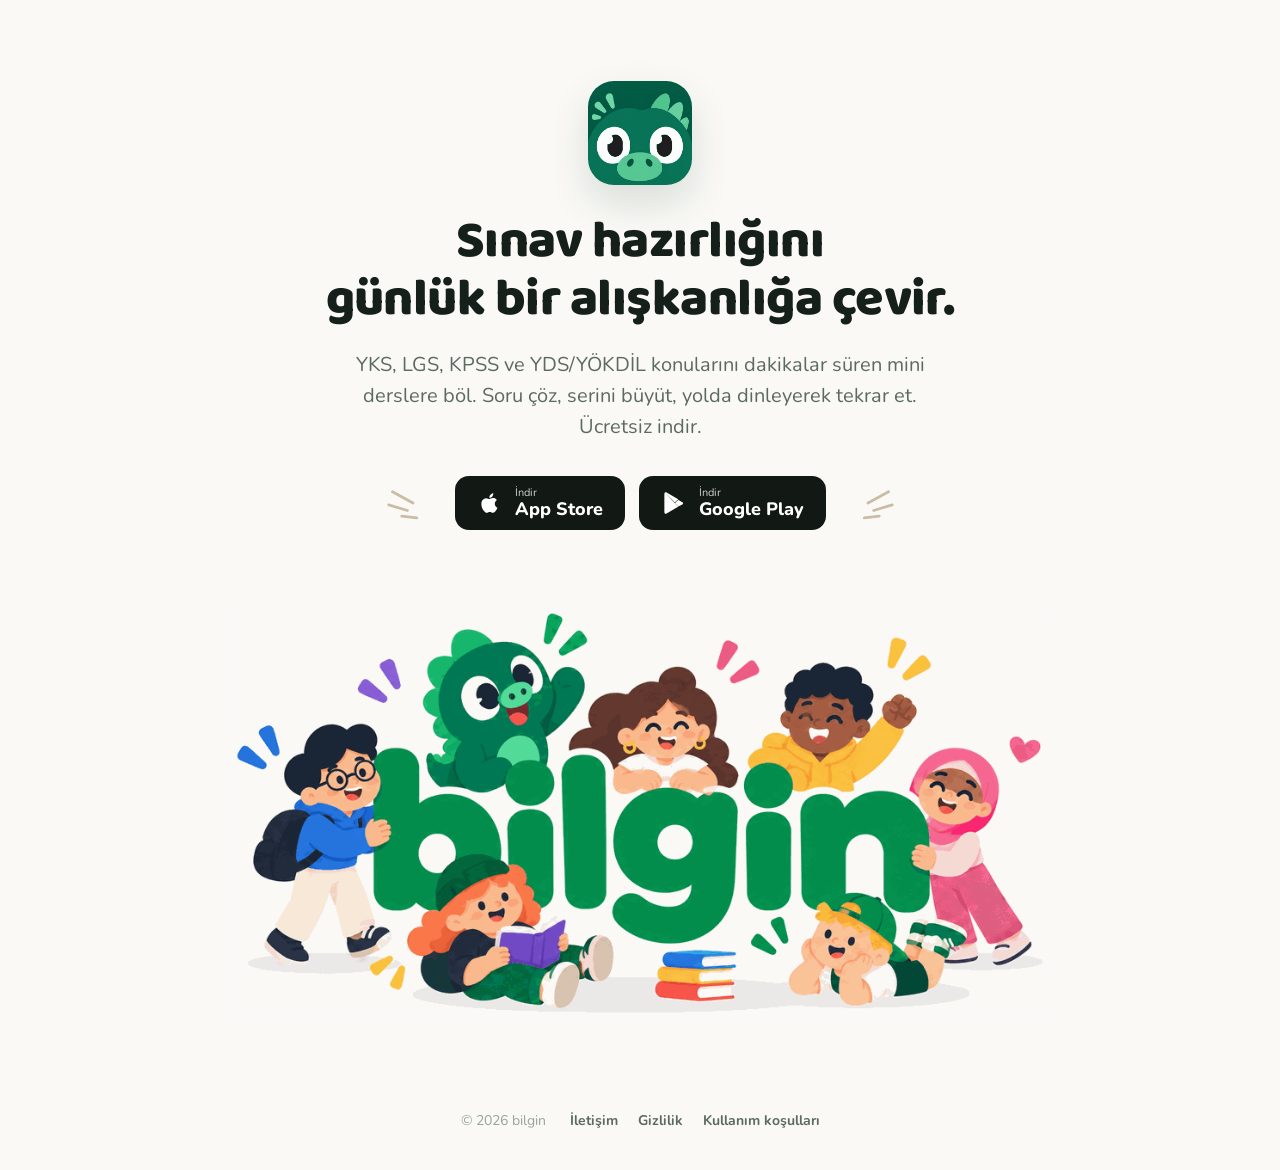
==== commit 4e8e93d2: "Başlık ekle ve yazı tiplerini repoya al Sayfaya başlık geldi: "Sınav hazırlığını günlük bir alışkanl" ====
--- a/index.html
+++ b/index.html
@@ -12,9 +12,8 @@
 <meta property="og:description" content="YKS, LGS, KPSS ve YDS/YÖKDİL için dakikalar süren mini dersler. Ücretsiz indir.">
 <meta property="og:type" content="website">
 <meta property="og:image" content="assets/karakterler-1600.png">
-<link rel="preconnect" href="https://fonts.googleapis.com">
-<link rel="preconnect" href="https://fonts.gstatic.com" crossorigin>
-<link href="https://fonts.googleapis.com/css2?family=Nunito:wght@400;700;800;900&display=swap" rel="stylesheet">
+<link rel="preload" href="assets/fonts/baloo2-latin.woff2" as="font" type="font/woff2" crossorigin>
+<link rel="preload" href="assets/fonts/nunito-latin.woff2" as="font" type="font/woff2" crossorigin>
 <link rel="stylesheet" href="styles.css">
 </head>
 <body>
@@ -22,6 +21,8 @@
 <main class="hero">
   <img class="hero__icon" src="assets/logo-192.png" srcset="assets/logo-192.png 1x, assets/logo-384.png 2x"
        alt="bilgin uygulama simgesi" width="104" height="104" fetchpriority="high">
+
+  <h1 class="hero__title">Sınav hazırlığını<br>günlük bir alışkanlığa çevir.</h1>
 
   <p class="hero__sub">
     YKS, LGS, KPSS ve YDS/YÖKDİL konularını dakikalar süren mini derslere böl.
@@ -44,12 +45,12 @@
     <svg class="dash dash--r" viewBox="0 0 60 40" aria-hidden="true"><path d="M52 8L30 20M56 22l-20 6M42 34l-16 2"/></svg>
   </div>
 
-  <h1 class="hero__art">
+  <div class="hero__art">
     <img src="assets/karakterler-1600.png"
          srcset="assets/karakterler-1000.png 1000w, assets/karakterler-1600.png 1600w"
          sizes="(max-width: 900px) 92vw, 860px"
-         alt="bilgin" width="1600" height="820">
-  </h1>
+         alt="bilgin" width="1600" height="844">
+  </div>
 </main>
 
 <footer class="footer">
--- a/styles.css
+++ b/styles.css
@@ -1,7 +1,31 @@
+/* ============ yazı tipleri ============ */
+/* Google Fonts'tan indirilip repoya konuldu: dış bağımlılık ve ek istek yok.
+   latin-ext alt kümesi Türkçe karakterleri (ğ ş ı İ ç ö ü) taşır. */
+@font-face{
+  font-family:Nunito;src:url(assets/fonts/nunito-latin-ext.woff2) format('woff2');
+  font-weight:400 900;font-style:normal;font-display:swap;
+  unicode-range:U+0100-02BA,U+0304,U+0308,U+0329,U+1E00-1EFF,U+2020,U+20A0-20AB,U+20AD-20C0,U+2113,U+2C60-2C7F,U+A720-A7FF;
+}
+@font-face{
+  font-family:Nunito;src:url(assets/fonts/nunito-latin.woff2) format('woff2');
+  font-weight:400 900;font-style:normal;font-display:swap;
+  unicode-range:U+0000-00FF,U+0131,U+0152-0153,U+02BB-02BC,U+02C6,U+02DA,U+02DC,U+2000-206F,U+2074,U+20AC,U+2122,U+2191,U+2193,U+2212,U+2215,U+FEFF,U+FFFD;
+}
+@font-face{
+  font-family:'Baloo 2';src:url(assets/fonts/baloo2-latin-ext.woff2) format('woff2');
+  font-weight:800;font-style:normal;font-display:swap;
+  unicode-range:U+0100-02BA,U+0304,U+0308,U+0329,U+1E00-1EFF,U+2020,U+20A0-20AB,U+20AD-20C0,U+2113,U+2C60-2C7F,U+A720-A7FF;
+}
+@font-face{
+  font-family:'Baloo 2';src:url(assets/fonts/baloo2-latin.woff2) format('woff2');
+  font-weight:800;font-style:normal;font-display:swap;
+  unicode-range:U+0000-00FF,U+0131,U+0152-0153,U+02BB-02BC,U+02C6,U+02DA,U+02DC,U+2000-206F,U+2074,U+20AC,U+2122,U+2191,U+2193,U+2212,U+2215,U+FEFF,U+FFFD;
+}
+
 :root{
   --green:#087357;
   --green-l:#56C793;
-  --cream:#FBF6EC;
+  --cream:#FAF9F6;
   --ink:#16201B;
   --ink-2:#5C6A62;
 }
@@ -24,8 +48,13 @@
   display:flex;flex-direction:column;align-items:center;
 }
 .hero__icon{width:104px;height:104px;border-radius:26px;box-shadow:0 18px 40px rgba(11,60,40,.14)}
+.hero__title{
+  font-family:'Baloo 2',Nunito,sans-serif;font-weight:800;
+  font-size:clamp(30px,5.2vw,52px);line-height:1.12;letter-spacing:-.01em;
+  margin:28px 0 0;
+}
 .hero__sub{
-  max-width:600px;margin:32px auto 0;
+  max-width:600px;margin:20px auto 0;
   font-size:clamp(17px,2.1vw,20px);color:var(--ink-2);
 }
 
@@ -45,9 +74,9 @@
 @media(max-width:620px){.dash{display:none}}
 
 /* karakterli görsel */
-.hero__art{margin:clamp(36px,6vw,64px) 0 0;font-size:0;line-height:0}
+.hero__art{margin:clamp(32px,5vw,56px) 0 0;font-size:0;line-height:0}
 .hero__art img{
-  /* zemin görsele işlendiği için arka planla birebir aynı, blend gerekmiyor */
+  /* görselin zemini şeffaf; arka plan rengi değişse de kutu oluşmaz */
   width:min(860px,100%);margin-inline:auto;
 }
 
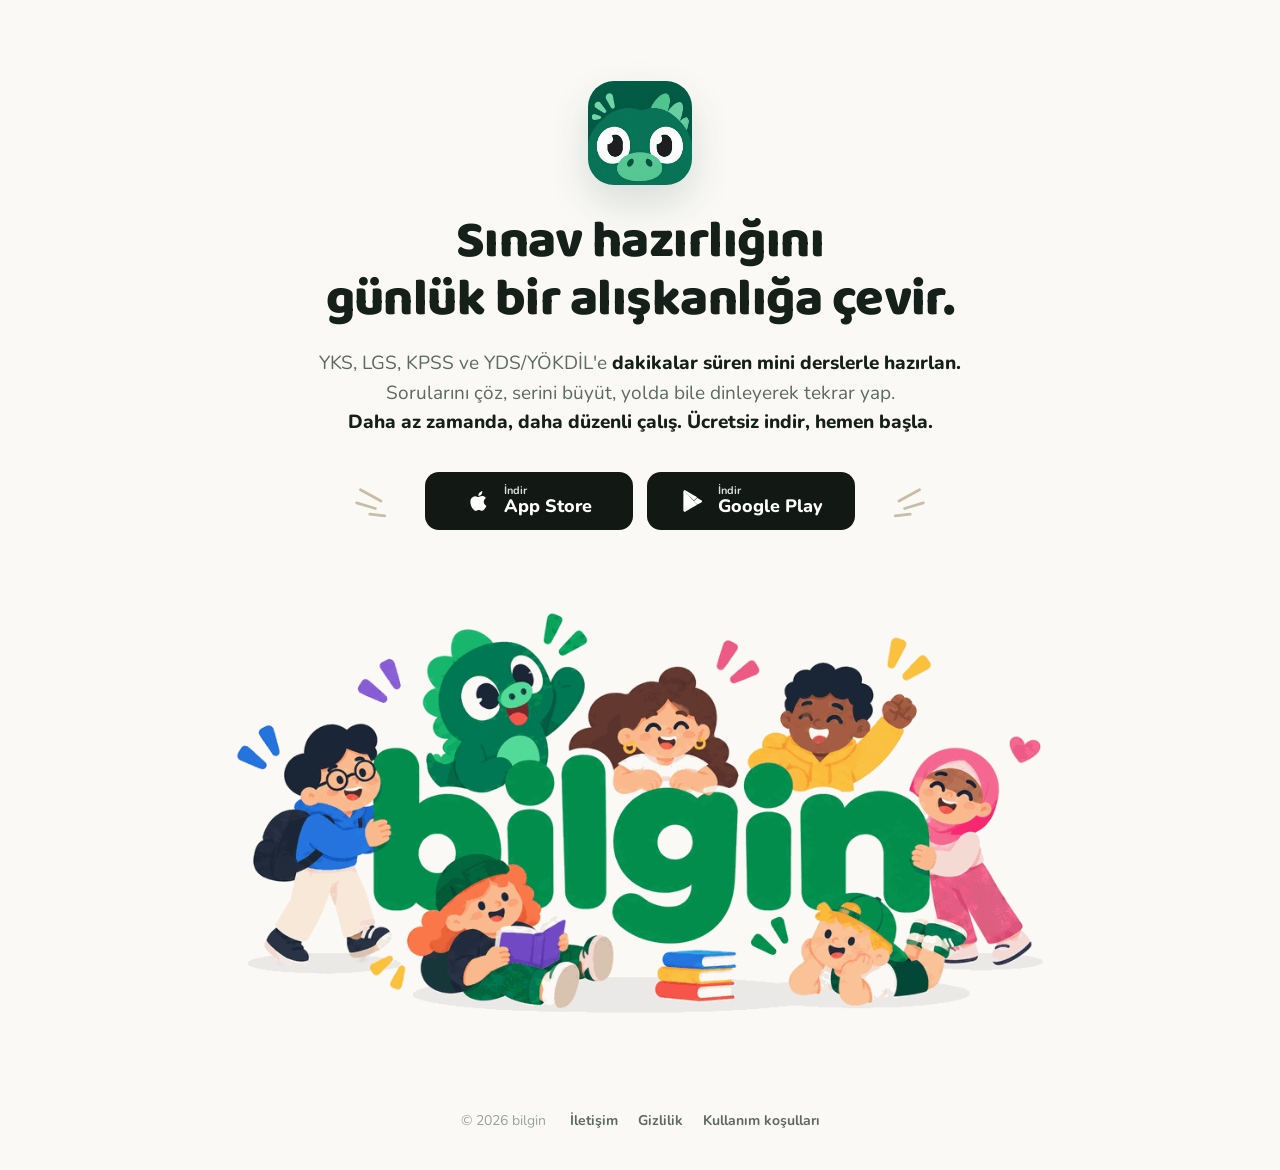
==== commit 3687ab28: "Tanıtım metnini, sayfa başlığını ve mağaza butonlarını güncelle - Sayfa başlığı: "bilgin — Sınava Ha" ====
--- a/index.html
+++ b/index.html
@@ -3,13 +3,13 @@
 <head>
 <meta charset="utf-8">
 <meta name="viewport" content="width=device-width, initial-scale=1, viewport-fit=cover">
-<title>bilgin — Sınav hazırlığını oyuna çevir</title>
-<meta name="description" content="YKS, LGS, KPSS ve YDS/YÖKDİL konularını dakikalar süren mini derslere böl. Soru çöz, serini büyüt, yolda dinleyerek tekrar et. bilgin'i ücretsiz indir.">
+<title>bilgin — Sınava Hazırlanmanın Yeni Yolu</title>
+<meta name="description" content="YKS, LGS, KPSS ve YDS/YÖKDİL'e dakikalar süren mini derslerle hazırlan. Sorularını çöz, serini büyüt, yolda bile dinleyerek tekrar yap. Daha az zamanda, daha düzenli çalış.">
 <meta name="theme-color" content="#087357">
 <link rel="icon" href="assets/favicon-32.png" sizes="32x32" type="image/png">
 <link rel="apple-touch-icon" href="assets/apple-touch-icon.png">
-<meta property="og:title" content="bilgin — Sınav hazırlığını oyuna çevir">
-<meta property="og:description" content="YKS, LGS, KPSS ve YDS/YÖKDİL için dakikalar süren mini dersler. Ücretsiz indir.">
+<meta property="og:title" content="bilgin — Sınava Hazırlanmanın Yeni Yolu">
+<meta property="og:description" content="Dakikalar süren mini derslerle YKS, LGS, KPSS ve YDS/YÖKDİL hazırlığı. Ücretsiz indir, hemen başla.">
 <meta property="og:type" content="website">
 <meta property="og:image" content="assets/karakterler-1600.png">
 <link rel="preload" href="assets/fonts/baloo2-latin.woff2" as="font" type="font/woff2" crossorigin>
@@ -25,13 +25,15 @@
   <h1 class="hero__title">Sınav hazırlığını<br>günlük bir alışkanlığa çevir.</h1>
 
   <p class="hero__sub">
-    YKS, LGS, KPSS ve YDS/YÖKDİL konularını dakikalar süren mini derslere böl.
-    Soru çöz, serini büyüt, yolda dinleyerek tekrar et. Ücretsiz indir.
+    YKS, LGS, KPSS ve YDS/YÖKDİL'e <strong>dakikalar süren mini derslerle hazırlan.</strong><br>
+    Sorularını çöz, serini büyüt, yolda bile dinleyerek tekrar yap.<br>
+    <strong>Daha az zamanda, daha düzenli çalış. Ücretsiz indir, hemen başla.</strong>
   </p>
 
   <div class="stores">
     <svg class="dash dash--l" viewBox="0 0 60 40" aria-hidden="true"><path d="M8 8l22 12M4 22l20 6M18 34l16 2"/></svg>
 
+    <div class="stores__row">
     <a class="store" href="#" aria-label="App Store'dan indir">
       <svg viewBox="0 0 24 24" aria-hidden="true" class="store__ico"><path fill="currentColor" d="M16.4 12.7c0-2.3 1.9-3.4 2-3.5-1.1-1.6-2.8-1.8-3.4-1.8-1.4-.2-2.8.9-3.5.9-.7 0-1.8-.8-3-.8-1.5 0-2.9.9-3.7 2.3-1.6 2.7-.4 6.8 1.1 9 .8 1.1 1.7 2.3 2.9 2.2 1.2 0 1.6-.7 3-.7s1.8.7 3 .7 2-1.1 2.8-2.2c.9-1.2 1.2-2.4 1.2-2.5 0 0-2.4-.9-2.4-3.6zM14.2 5.9c.6-.8 1-1.9.9-3-.9 0-2.1.6-2.7 1.4-.6.7-1.1 1.8-1 2.9 1 .1 2.1-.5 2.8-1.3z"/></svg>
       <span><small>İndir</small><strong>App Store</strong></span>
@@ -41,6 +43,7 @@
       <svg viewBox="0 0 24 24" aria-hidden="true" class="store__ico"><path fill="currentColor" d="M3.6 2.4c-.3.3-.5.8-.5 1.4v16.4c0 .6.2 1.1.5 1.4l.1.1 9.2-9.2v-.2L3.6 2.4zM16 15.3l-3-3v-.2l3-3 .1.1 3.6 2c1 .6 1 1.5 0 2.1l-3.7 2zM15.9 15.4L12.8 12.3 3.6 21.6c.3.4 1 .4 1.6 0l10.7-6.2M15.9 8.6L5.2 2.4c-.6-.4-1.3-.3-1.6 0l9.2 9.2 3.1-3z"/></svg>
       <span><small>İndir</small><strong>Google Play</strong></span>
     </a>
+    </div>
 
     <svg class="dash dash--r" viewBox="0 0 60 40" aria-hidden="true"><path d="M52 8L30 20M56 22l-20 6M42 34l-16 2"/></svg>
   </div>
--- a/styles.css
+++ b/styles.css
@@ -54,24 +54,34 @@
   margin:28px 0 0;
 }
 .hero__sub{
-  max-width:600px;margin:20px auto 0;
-  font-size:clamp(17px,2.1vw,20px);color:var(--ink-2);
+  max-width:720px;margin:20px auto 0;
+  font-size:clamp(16px,1.9vw,19px);color:var(--ink-2);
 }
+.hero__sub strong{font-weight:800;color:var(--ink)}
+/* dar ekranda elle konan satır sonları metni parçalamasın */
+@media(max-width:780px){.hero__sub br{display:none}}
 
-/* mağaza butonları */
-.stores{display:flex;align-items:center;justify-content:center;gap:14px;flex-wrap:wrap;margin-top:34px}
+/* mağaza butonları — ikisi de birebir aynı ölçüde */
+.stores{--store-w:208px;display:flex;align-items:center;justify-content:center;gap:16px;margin-top:34px}
+.stores__row{display:grid;grid-template-columns:repeat(2,var(--store-w));gap:14px}
 .store{
-  display:inline-flex;align-items:center;gap:12px;text-decoration:none;
-  background:#121814;color:#fff;padding:11px 22px;border-radius:14px;
+  width:var(--store-w);height:58px;
+  display:grid;grid-template-columns:26px auto;align-items:center;gap:12px;
+  justify-content:center;text-decoration:none;
+  background:#121814;color:#fff;border-radius:14px;
   transition:transform .12s ease;
 }
 .store:hover{transform:translateY(-2px)}
 .store__ico{width:26px;height:26px}
 .store span{display:flex;flex-direction:column;line-height:1.1;text-align:left}
-.store small{font-size:11px;opacity:.8}
-.store strong{font-size:18px;font-weight:800}
+.store small{font-size:11px;opacity:.85;font-weight:700}
+.store strong{font-size:18px;font-weight:800;white-space:nowrap}
 .dash{width:56px;height:38px;fill:none;stroke:#C9BDA6;stroke-width:3;stroke-linecap:round}
-@media(max-width:620px){.dash{display:none}}
+@media(max-width:620px){
+  .dash{display:none}
+  .stores__row{grid-template-columns:var(--store-w);justify-content:center}
+}
+@media(max-width:380px){.stores{--store-w:196px}}
 
 /* karakterli görsel */
 .hero__art{margin:clamp(32px,5vw,56px) 0 0;font-size:0;line-height:0}
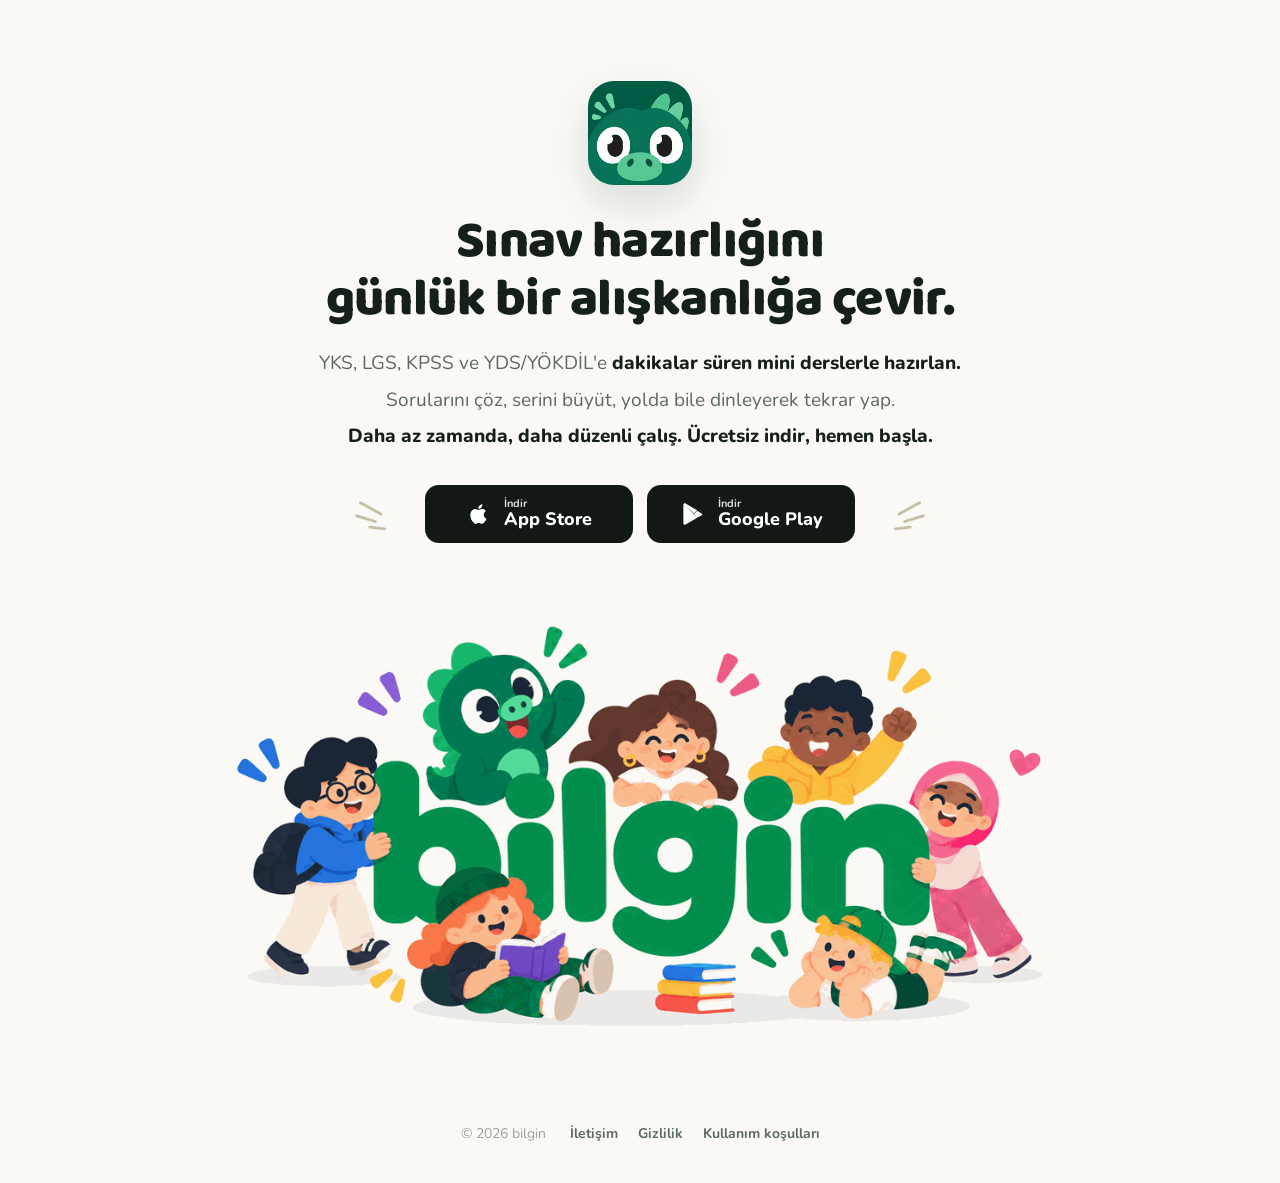
==== commit 3ae2f006: "Mobil yerleşimi toparla Gerçek cihaz ölçülerinde (320-430px) test edilip düzeltildi:  - Tanıtım metn" ====
--- a/index.html
+++ b/index.html
@@ -25,9 +25,9 @@
   <h1 class="hero__title">Sınav hazırlığını<br>günlük bir alışkanlığa çevir.</h1>
 
   <p class="hero__sub">
-    YKS, LGS, KPSS ve YDS/YÖKDİL'e <strong>dakikalar süren mini derslerle hazırlan.</strong><br>
-    Sorularını çöz, serini büyüt, yolda bile dinleyerek tekrar yap.<br>
-    <strong>Daha az zamanda, daha düzenli çalış. Ücretsiz indir, hemen başla.</strong>
+    <span>YKS, LGS, KPSS ve YDS/YÖKDİL'e <strong>dakikalar süren mini derslerle hazırlan.</strong></span>
+    <span>Sorularını çöz, serini büyüt, yolda bile dinleyerek tekrar yap.</span>
+    <span><strong>Daha az zamanda, daha düzenli çalış. Ücretsiz indir, hemen başla.</strong></span>
   </p>
 
   <div class="stores">
--- a/styles.css
+++ b/styles.css
@@ -50,22 +50,23 @@
 .hero__icon{width:104px;height:104px;border-radius:26px;box-shadow:0 18px 40px rgba(11,60,40,.14)}
 .hero__title{
   font-family:'Baloo 2',Nunito,sans-serif;font-weight:800;
-  font-size:clamp(30px,5.2vw,52px);line-height:1.12;letter-spacing:-.01em;
-  margin:28px 0 0;
+  font-size:clamp(28px,5.2vw,52px);line-height:1.12;letter-spacing:-.01em;
+  margin:28px 0 0;text-wrap:balance;
 }
 .hero__sub{
   max-width:720px;margin:20px auto 0;
   font-size:clamp(16px,1.9vw,19px);color:var(--ink-2);
 }
+/* her cümle kendi bloğunda: dar ekranda satır, cümle ortasından bölünmez */
+.hero__sub span{display:block;text-wrap:balance}
+.hero__sub span + span{margin-top:.35em}
 .hero__sub strong{font-weight:800;color:var(--ink)}
-/* dar ekranda elle konan satır sonları metni parçalamasın */
-@media(max-width:780px){.hero__sub br{display:none}}
 
 /* mağaza butonları — ikisi de birebir aynı ölçüde */
 .stores{--store-w:208px;display:flex;align-items:center;justify-content:center;gap:16px;margin-top:34px}
 .stores__row{display:grid;grid-template-columns:repeat(2,var(--store-w));gap:14px}
 .store{
-  width:var(--store-w);height:58px;
+  width:100%;height:58px;
   display:grid;grid-template-columns:26px auto;align-items:center;gap:12px;
   justify-content:center;text-decoration:none;
   background:#121814;color:#fff;border-radius:14px;
@@ -79,12 +80,24 @@
 .dash{width:56px;height:38px;fill:none;stroke:#C9BDA6;stroke-width:3;stroke-linecap:round}
 @media(max-width:620px){
   .dash{display:none}
-  .stores__row{grid-template-columns:var(--store-w);justify-content:center}
+  .stores{margin-top:28px;align-self:stretch}  /* yüzde ölçüsü hero genişliğine bağlansın */
+  .stores__row{grid-template-columns:1fr;width:min(288px,100%);gap:12px}
 }
-@media(max-width:380px){.stores{--store-w:196px}}
 
 /* karakterli görsel */
 .hero__art{margin:clamp(32px,5vw,56px) 0 0;font-size:0;line-height:0}
+
+/* ---- mobil ---- */
+@media(max-width:620px){
+  .hero{padding-top:calc(40px + env(safe-area-inset-top,0px));padding-bottom:24px}
+  .hero__icon{width:88px;height:88px;border-radius:22px}
+  .hero__title{margin-top:22px;font-size:clamp(23px,6.6vw,30px)}
+  .hero__sub{margin-top:16px;font-size:16.5px;line-height:1.5}
+  /* görsel kenarlara kadar açılsın: zemini sayfayla aynı, kesik görünmez */
+  .hero__art{width:100vw;margin-inline:calc(50% - 50vw);margin-top:34px}
+  .hero__art img{width:100%}
+  .footer{padding-top:18px;gap:6px 18px}
+}
 .hero__art img{
   /* görselin zemini şeffaf; arka plan rengi değişse de kutu oluşmaz */
   width:min(860px,100%);margin-inline:auto;
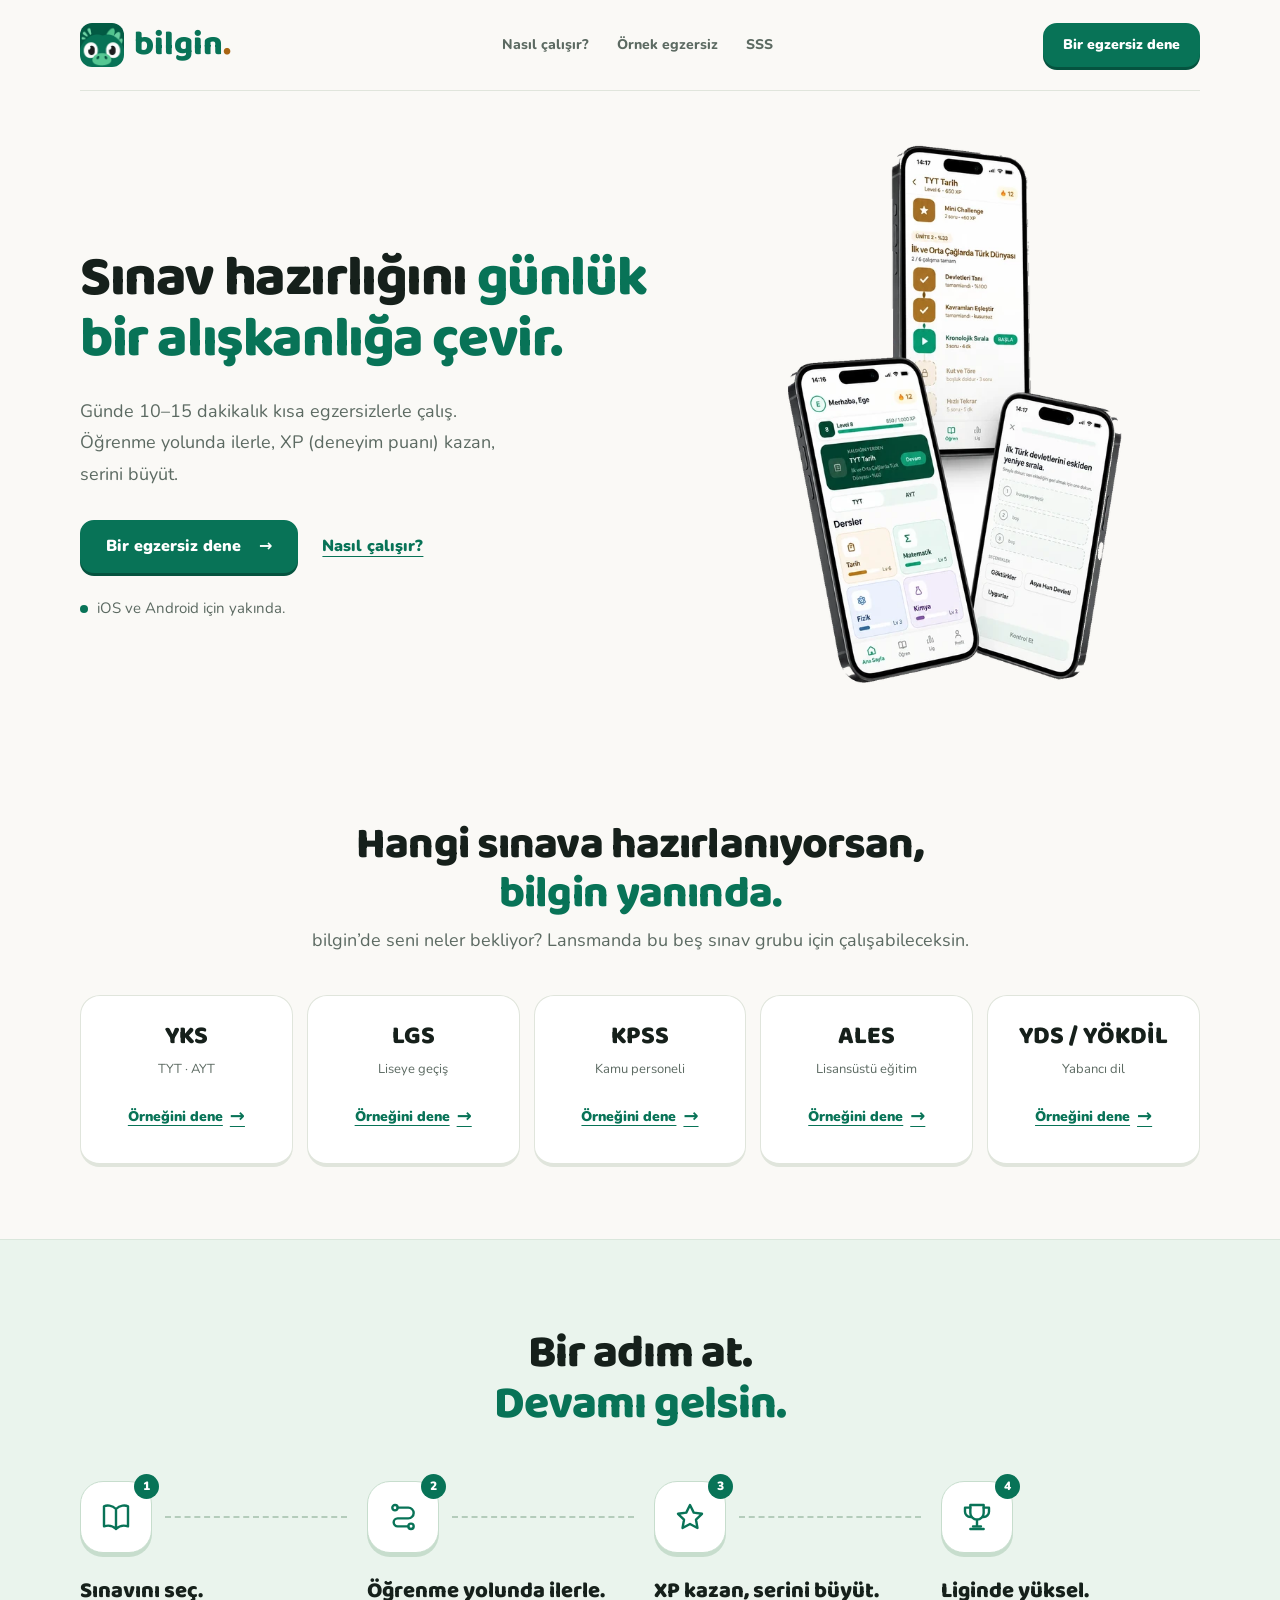
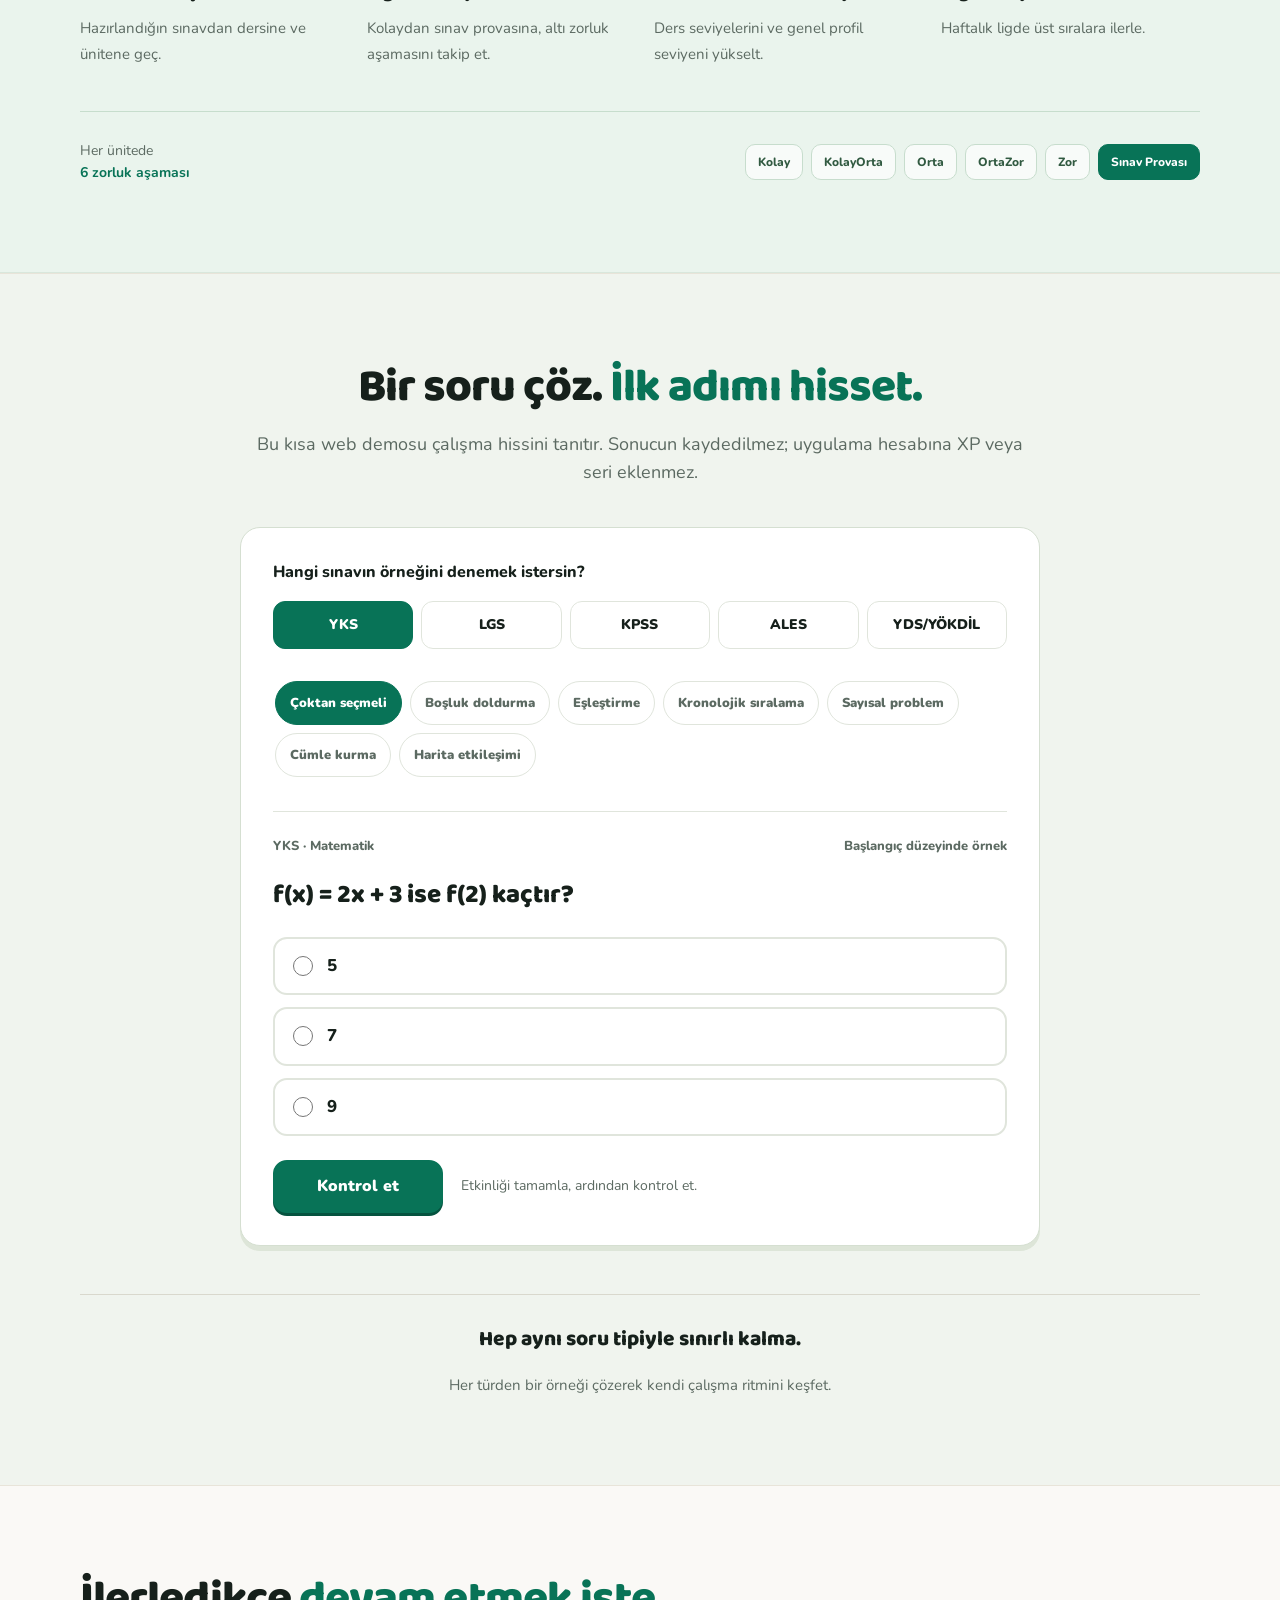
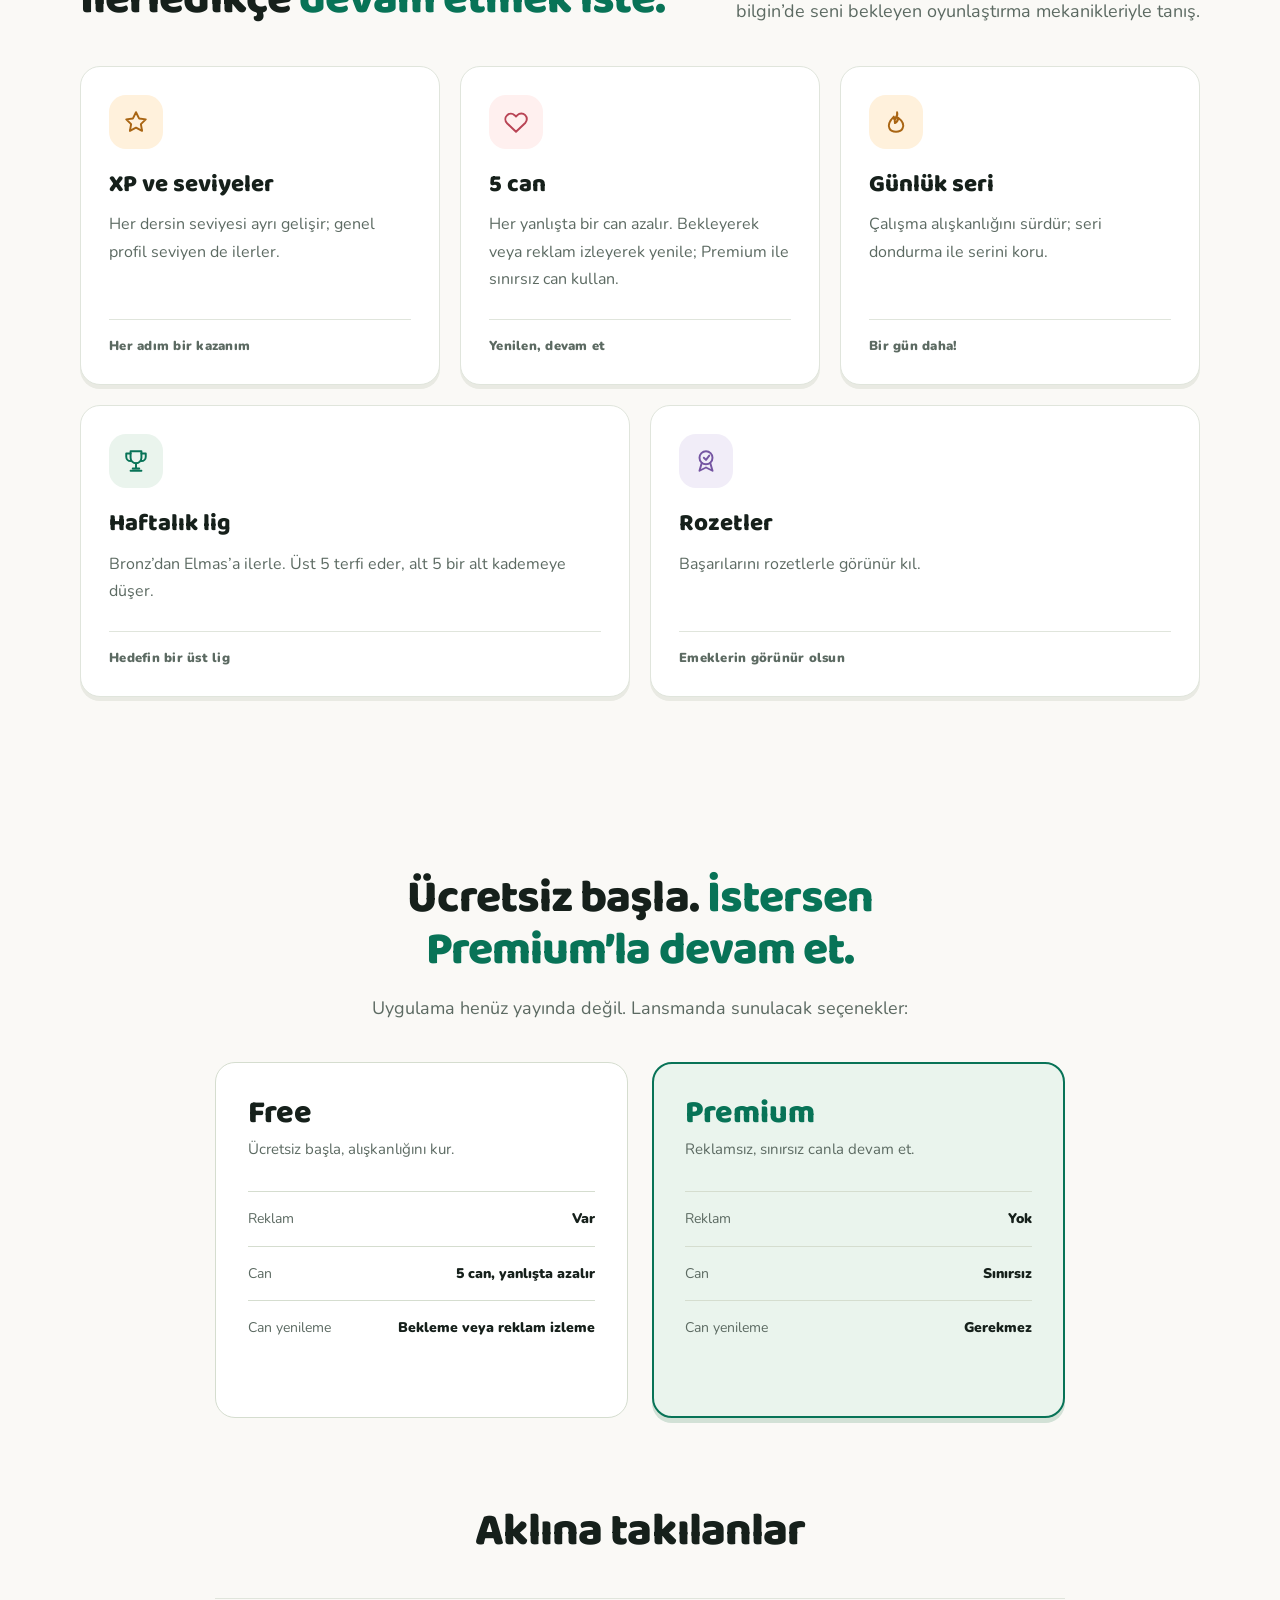
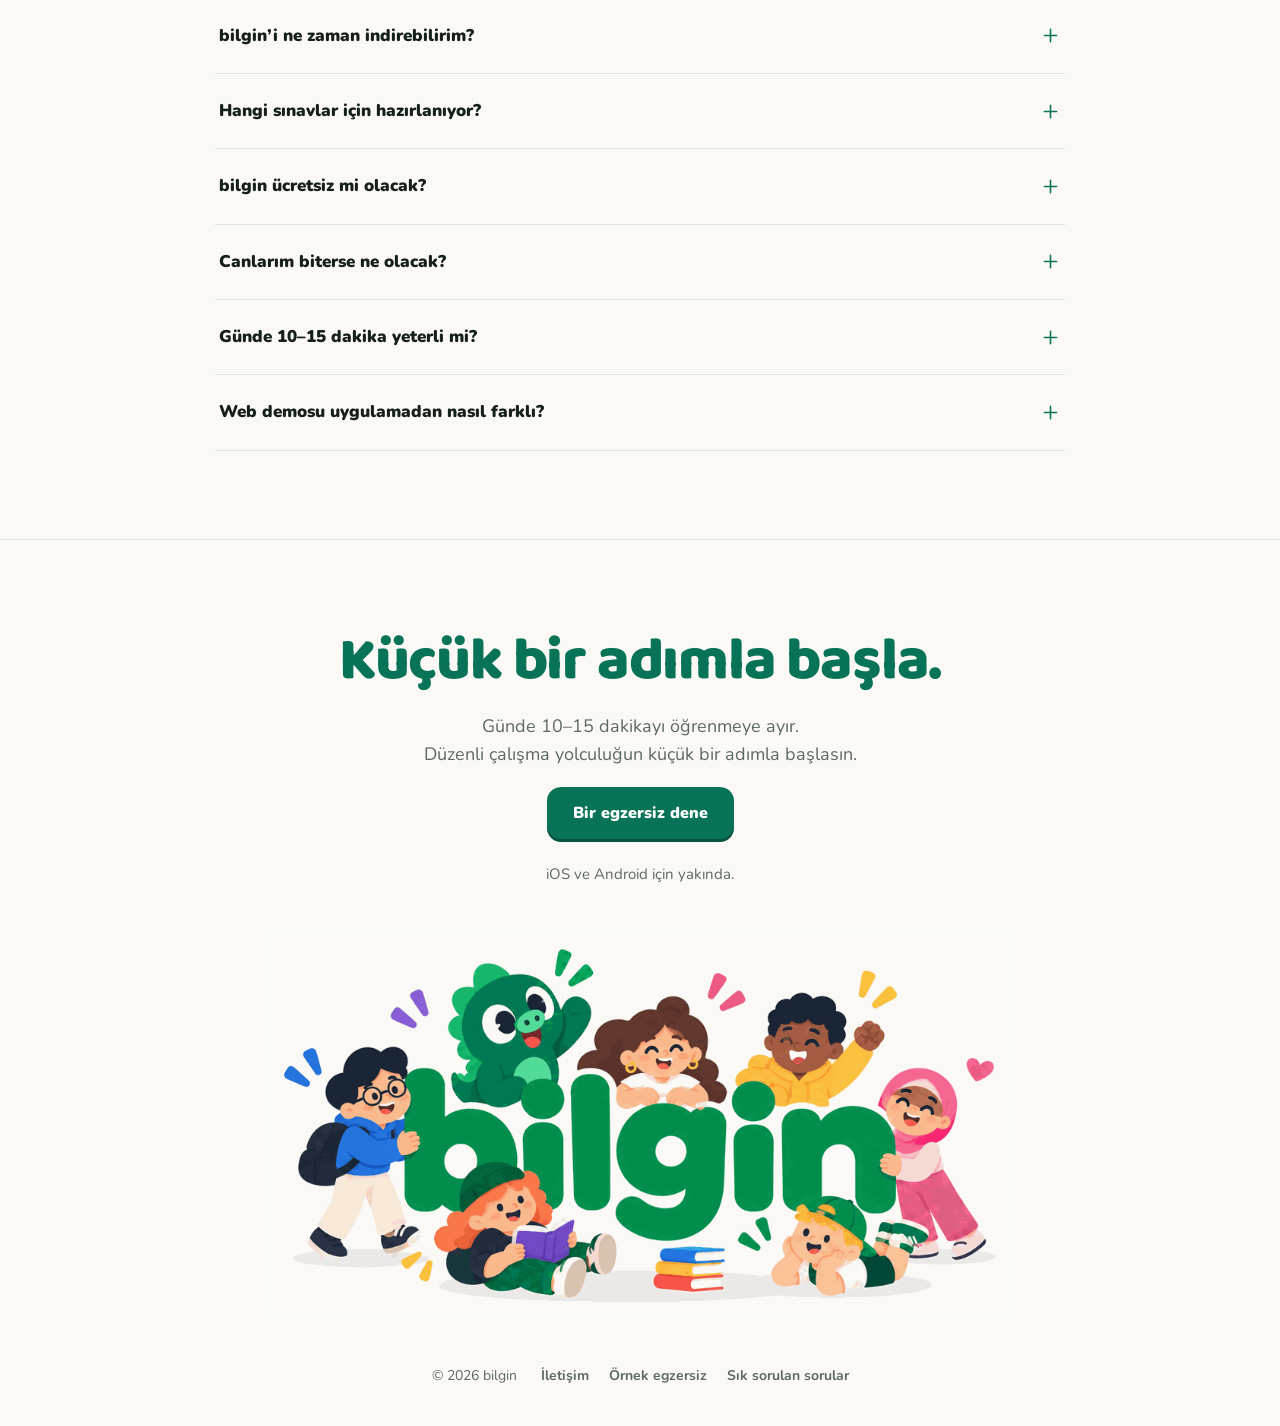
==== commit 12be01d9: "Add prelaunch site, demo, assets and SEO files Overhaul the site for a prelaunch experience: replace" ====
--- a/index.html
+++ b/index.html
@@ -3,68 +3,189 @@
 <head>
 <meta charset="utf-8">
 <meta name="viewport" content="width=device-width, initial-scale=1, viewport-fit=cover">
-<title>bilgin — Sınava Hazırlanmanın Yeni Yolu</title>
-<meta name="description" content="YKS, LGS, KPSS ve YDS/YÖKDİL'e dakikalar süren mini derslerle hazırlan. Sorularını çöz, serini büyüt, yolda bile dinleyerek tekrar yap. Daha az zamanda, daha düzenli çalış.">
+<title>bilgin — Oyunlaştırılmış Sınav Hazırlığı | Yakında</title>
+<meta name="description" content="YKS, LGS, KPSS, ALES ve YDS/YÖKDİL için oyunlaştırılmış sınav hazırlığı. Kısa egzersizlerle öğren, örnek soruyu dene. bilgin yakında iOS ve Android’de.">
 <meta name="theme-color" content="#087357">
 <link rel="icon" href="assets/favicon-32.png" sizes="32x32" type="image/png">
 <link rel="apple-touch-icon" href="assets/apple-touch-icon.png">
-<meta property="og:title" content="bilgin — Sınava Hazırlanmanın Yeni Yolu">
-<meta property="og:description" content="Dakikalar süren mini derslerle YKS, LGS, KPSS ve YDS/YÖKDİL hazırlığı. Ücretsiz indir, hemen başla.">
+<meta property="og:title" content="bilgin — Oyunlaştırılmış Sınav Hazırlığı | Yakında">
+<meta property="og:description" content="YKS, LGS, KPSS, ALES ve YDS/YÖKDİL için oyunlaştırılmış sınav hazırlığı. Kısa egzersizlerle öğren, örnek soruyu dene. bilgin yakında iOS ve Android’de.">
 <meta property="og:type" content="website">
-<meta property="og:image" content="assets/karakterler-1600.png">
+<link rel="canonical" href="https://bilgin-web.vercel.app/">
+<meta property="og:url" content="https://bilgin-web.vercel.app/">
+<meta property="og:locale" content="tr_TR">
+<meta property="og:site_name" content="bilgin">
+<meta property="og:image:width" content="1200">
+<meta property="og:image:height" content="630">
+<meta property="og:image:alt" content="bilgin — Sınav hazırlığını günlük bir alışkanlığa çevir. iOS ve Android için yakında.">
+<meta name="twitter:card" content="summary_large_image">
+<meta property="og:image" content="https://bilgin-web.vercel.app/assets/paylasim.png">
 <link rel="preload" href="assets/fonts/baloo2-latin.woff2" as="font" type="font/woff2" crossorigin>
 <link rel="preload" href="assets/fonts/nunito-latin.woff2" as="font" type="font/woff2" crossorigin>
-<link rel="stylesheet" href="styles.css">
+<link rel="stylesheet" href="styles.css?v=prelaunch-1">
 </head>
-<body>
-
-<main class="hero">
-  <img class="hero__icon" src="assets/logo-192.png" srcset="assets/logo-192.png 1x, assets/logo-384.png 2x"
-       alt="bilgin uygulama simgesi" width="104" height="104" fetchpriority="high">
-
-  <h1 class="hero__title">Sınav hazırlığını<br>günlük bir alışkanlığa çevir.</h1>
-
-  <p class="hero__sub">
-    <span>YKS, LGS, KPSS ve YDS/YÖKDİL'e <strong>dakikalar süren mini derslerle hazırlan.</strong></span>
-    <span>Sorularını çöz, serini büyüt, yolda bile dinleyerek tekrar yap.</span>
-    <span><strong>Daha az zamanda, daha düzenli çalış. Ücretsiz indir, hemen başla.</strong></span>
-  </p>
-
-  <div class="stores">
-    <svg class="dash dash--l" viewBox="0 0 60 40" aria-hidden="true"><path d="M8 8l22 12M4 22l20 6M18 34l16 2"/></svg>
-
-    <div class="stores__row">
-    <a class="store" href="#" aria-label="App Store'dan indir">
-      <svg viewBox="0 0 24 24" aria-hidden="true" class="store__ico"><path fill="currentColor" d="M16.4 12.7c0-2.3 1.9-3.4 2-3.5-1.1-1.6-2.8-1.8-3.4-1.8-1.4-.2-2.8.9-3.5.9-.7 0-1.8-.8-3-.8-1.5 0-2.9.9-3.7 2.3-1.6 2.7-.4 6.8 1.1 9 .8 1.1 1.7 2.3 2.9 2.2 1.2 0 1.6-.7 3-.7s1.8.7 3 .7 2-1.1 2.8-2.2c.9-1.2 1.2-2.4 1.2-2.5 0 0-2.4-.9-2.4-3.6zM14.2 5.9c.6-.8 1-1.9.9-3-.9 0-2.1.6-2.7 1.4-.6.7-1.1 1.8-1 2.9 1 .1 2.1-.5 2.8-1.3z"/></svg>
-      <span><small>İndir</small><strong>App Store</strong></span>
-    </a>
-
-    <a class="store" href="#" aria-label="Google Play'den indir">
-      <svg viewBox="0 0 24 24" aria-hidden="true" class="store__ico"><path fill="currentColor" d="M3.6 2.4c-.3.3-.5.8-.5 1.4v16.4c0 .6.2 1.1.5 1.4l.1.1 9.2-9.2v-.2L3.6 2.4zM16 15.3l-3-3v-.2l3-3 .1.1 3.6 2c1 .6 1 1.5 0 2.1l-3.7 2zM15.9 15.4L12.8 12.3 3.6 21.6c.3.4 1 .4 1.6 0l10.7-6.2M15.9 8.6L5.2 2.4c-.6-.4-1.3-.3-1.6 0l9.2 9.2 3.1-3z"/></svg>
-      <span><small>İndir</small><strong>Google Play</strong></span>
-    </a>
+<body id="baslangic">
+<a class="skip-link" href="#icerik">İçeriğe geç</a>
+<header class="header wrap">
+  <a class="brand" href="#baslangic" aria-label="bilgin ana sayfa"><img src="assets/logo-192.png" width="44" height="44" alt=""><span>bilgin<span class="brand-dot">.</span></span></a>
+  <nav aria-label="Ana menü"><a href="#nasil-calisir">Nasıl çalışır?</a><a href="#ornek-egzersiz">Örnek egzersiz</a><a href="#sss">SSS</a></nav>
+  <a class="button button--small" href="#ornek-egzersiz">Bir egzersiz dene</a>
+</header>
+<main id="icerik">
+<section class="hero wrap" aria-labelledby="hero-title">
+  <div class="hero__copy">
+    <h1 id="hero-title">Sınav hazırlığını <span>günlük bir alışkanlığa çevir.</span></h1>
+    <p class="hero__sub">Günde 10–15 dakikalık kısa egzersizlerle çalış. Öğrenme yolunda ilerle, XP (deneyim puanı) kazan, serini büyüt.</p>
+    <div class="hero__actions"><a class="button" href="#ornek-egzersiz">Bir egzersiz dene <span aria-hidden="true">→</span></a><a class="text-link" href="#nasil-calisir">Nasıl çalışır?</a></div>
+    <p class="launch-note"><span class="status-dot" aria-hidden="true"></span>iOS ve Android için yakında.</p>
+  </div>
+  <div class="hero__visual"><img class="hero__phones" src="assets/telefonlar-800.webp" srcset="assets/telefonlar-480.webp 480w, assets/telefonlar-800.webp 800w, assets/telefonlar-941.webp 941w" sizes="(max-width: 760px) 276px, (max-width: 1000px) 304px, 338px" width="941" height="1672" fetchpriority="high" alt="bilgin’in dersler, öğrenme yolu ve kronolojik sıralama egzersizini gösteren üç telefon ekranı"></div>
+</section>
+<section class="exams wrap section" aria-labelledby="exams-title">
+  <div class="section-heading">
+<h2 id="exams-title">Hangi sınava hazırlanıyorsan, <span>bilgin yanında.</span></h2><p>bilgin’de seni neler bekliyor? Lansmanda bu beş sınav grubu için çalışabileceksin.</p></div>
+  <ul class="exam-grid">
+<li><strong>YKS</strong><span>TYT · AYT</span><a href="#ornek-egzersiz" data-exam-link="yks" aria-label="YKS örneğini dene">Örneğini dene <span aria-hidden="true">→</span></a></li>
+<li><strong>LGS</strong><span>Liseye geçiş</span><a href="#ornek-egzersiz" data-exam-link="lgs" aria-label="LGS örneğini dene">Örneğini dene <span aria-hidden="true">→</span></a></li>
+<li><strong>KPSS</strong><span>Kamu personeli</span><a href="#ornek-egzersiz" data-exam-link="kpss" aria-label="KPSS örneğini dene">Örneğini dene <span aria-hidden="true">→</span></a></li>
+<li><strong>ALES</strong><span>Lisansüstü eğitim</span><a href="#ornek-egzersiz" data-exam-link="ales" aria-label="ALES örneğini dene">Örneğini dene <span aria-hidden="true">→</span></a></li>
+<li><strong>YDS / YÖKDİL</strong><span>Yabancı dil</span><a href="#ornek-egzersiz" data-exam-link="yds" aria-label="YDS / YÖKDİL örneğini dene">Örneğini dene <span aria-hidden="true">→</span></a></li>
+</ul>
+</section>
+<section class="how section" id="nasil-calisir" aria-labelledby="how-title"><div class="wrap">
+  <div class="section-heading">
+<h2 id="how-title">Bir adım at.<br><span>Devamı gelsin.</span></h2></div>
+  <ol class="steps">
+<li><div class="step-symbol"><svg class="icon" viewBox="0 0 24 24" aria-hidden="true"><path d="M12 6C9 3 5 3 3 4v15c3-1 6-1 9 2 3-3 6-3 9-2V4c-2-1-6-1-9 2Zm0 0v15"/></svg><span>1</span></div>
+<h3>Sınavını seç.</h3><p>Hazırlandığın sınavdan dersine ve ünitene geç.</p></li>
+<li><div class="step-symbol"><svg class="icon" viewBox="0 0 24 24" aria-hidden="true"><circle cx="6" cy="5" r="2"/><circle cx="18" cy="19" r="2"/><path d="M8 5h8a4 4 0 0 1 0 8H8a3 3 0 0 0 0 6h8"/></svg><span>2</span></div>
+<h3>Öğrenme yolunda ilerle.</h3><p>Kolaydan sınav provasına, altı zorluk aşamasını takip et.</p></li>
+<li><div class="step-symbol"><svg class="icon" viewBox="0 0 24 24" aria-hidden="true"><path d="m12 3 2.8 5.7 6.2.9-4.5 4.4 1.1 6.2-5.6-3-5.6 3 1.1-6.2L3 9.6l6.2-.9Z"/></svg><span>3</span></div>
+<h3>XP kazan, serini büyüt.</h3><p>Ders seviyelerini ve genel profil seviyeni yükselt.</p></li>
+<li><div class="step-symbol"><svg class="icon" viewBox="0 0 24 24" aria-hidden="true"><path d="M7 3h10v6a5 5 0 0 1-10 0Z"/><path d="M7 5H3v3a4 4 0 0 0 4 4m10-7h4v3a4 4 0 0 1-4 4M12 14v5m-5 2h10m-8-2h6"/></svg><span>4</span></div>
+<h3>Liginde yüksel.</h3><p>Haftalık ligde üst sıralara ilerle.</p></li>
+</ol>
+  <div class="difficulty"><p>Her ünitede <strong>6 zorluk aşaması</strong></p>
+<ol aria-label="Zorluk aşamaları">
+<li>Kolay</li>
+<li>KolayOrta</li>
+<li>Orta</li>
+<li>OrtaZor</li>
+<li>Zor</li>
+<li>Sınav Provası</li>
+</ol></div>
+</div>
+</section>
+<section class="gallery section" id="ornek-egzersiz" aria-labelledby="gallery-title"><div class="wrap">
+  <div class="section-heading"><h2 id="gallery-title">Bir soru çöz. <span>İlk adımı hisset.</span></h2>
+    <p>Bu kısa web demosu çalışma hissini tanıtır. Sonucun kaydedilmez; uygulama hesabına XP veya seri eklenmez.</p>
+  </div>
+  <div class="demo" id="demo" hidden>
+    <fieldset class="exam-picker"><legend>Hangi sınavın örneğini denemek istersin?</legend>
+      <label><input type="radio" name="exam" value="yks" checked><span>YKS</span></label>
+      <label><input type="radio" name="exam" value="lgs"><span>LGS</span></label>
+      <label><input type="radio" name="exam" value="kpss"><span>KPSS</span></label>
+      <label><input type="radio" name="exam" value="ales"><span>ALES</span></label>
+      <label><input type="radio" name="exam" value="yds"><span>YDS/YÖKDİL</span></label>
+    </fieldset>
+    <div class="exercise-picker" role="tablist" aria-label="Egzersiz türü seç">
+      <button type="button" class="exercise-tab is-active" role="tab" aria-selected="true" data-type="choice">Çoktan seçmeli</button>
+      <button type="button" class="exercise-tab" role="tab" aria-selected="false" data-type="blank">Boşluk doldurma</button>
+      <button type="button" class="exercise-tab" role="tab" aria-selected="false" data-type="matching">Eşleştirme</button>
+      <button type="button" class="exercise-tab" role="tab" aria-selected="false" data-type="timeline">Kronolojik sıralama</button>
+      <button type="button" class="exercise-tab" role="tab" aria-selected="false" data-type="number">Sayısal problem</button>
+      <button type="button" class="exercise-tab" role="tab" aria-selected="false" data-type="sentence">Cümle kurma</button>
+      <button type="button" class="exercise-tab" role="tab" aria-selected="false" data-type="map">Harita etkileşimi</button>
     </div>
-
-    <svg class="dash dash--r" viewBox="0 0 60 40" aria-hidden="true"><path d="M52 8L30 20M56 22l-20 6M42 34l-16 2"/></svg>
+    <form id="exercise-form" novalidate>
+      <div class="question-meta"><span id="question-subject">YKS · Matematik</span><span id="question-level">Başlangıç düzeyinde örnek</span></div>
+      <div id="exercise-stage"></div>
+      <div class="feedback" id="exercise-feedback" role="status" aria-live="polite" aria-atomic="true"></div>
+      <div class="exercise-actions"><button class="button" type="submit" id="check-answer">Kontrol et</button><button class="button button--outline" id="reset-answer" type="button" hidden>Tekrar dene</button><span class="exercise-hint">Bir seçenek seç, ardından kontrol et.</span></div>
+    </form>
   </div>
-
-  <div class="hero__art">
-    <img src="assets/karakterler-1600.png"
-         srcset="assets/karakterler-1000.png 1000w, assets/karakterler-1600.png 1600w"
-         sizes="(max-width: 900px) 92vw, 860px"
-         alt="bilgin" width="1600" height="844">
+  <div class="demo demo-fallback" id="demo-fallback">
+    <p class="question-meta">YKS · Matematik · Başlangıç düzeyinde örnek</p>
+    <h3>f(x) = 2x + 3 ise f(2) kaçtır?</h3><p>Seçenekler: 5, 7, 9</p>
+    <details><summary>Yanıtı ve açıklamayı göster</summary><p><strong>Doğru yanıt: 7.</strong> x yerine 2 yazılır: 2 × 2 + 3 = 7.</p></details>
+    <p class="fallback-note">Diğer sınav örneklerini etkileşimli denemek için JavaScript’i etkinleştirebilirsin.</p>
   </div>
+<div class="exercise-types">
+<h3>Hep aynı soru tipiyle sınırlı kalma.</h3>
+<p>Her türden bir örneği çözerek kendi çalışma ritmini keşfet.</p>
+</div>
+</div>
+</section>
+<section class="section wrap" id="ozellikler" aria-labelledby="features-title">
+  <div class="section-heading section-heading--left">
+<h2 id="features-title">İlerledikçe <span>devam etmek iste.</span></h2><p>bilgin’de seni bekleyen oyunlaştırma mekanikleriyle tanış.</p></div>
+  <div class="features">
+<article class="feature amber"><div class="feature-icon"><svg class="icon" viewBox="0 0 24 24" aria-hidden="true"><path d="m12 3 2.8 5.7 6.2.9-4.5 4.4 1.1 6.2-5.6-3-5.6 3 1.1-6.2L3 9.6l6.2-.9Z"/></svg></div>
+<h3>XP ve seviyeler</h3><p>Her dersin seviyesi ayrı gelişir; genel profil seviyen de ilerler.</p><span class="feature-note">Her adım bir kazanım</span>
+</article>
+<article class="feature rose"><div class="feature-icon"><svg class="icon" viewBox="0 0 24 24" aria-hidden="true"><path d="M20.5 5.7a5.1 5.1 0 0 0-7.2 0L12 7l-1.3-1.3a5.1 5.1 0 0 0-7.2 7.2L12 21l8.5-8.1a5.1 5.1 0 0 0 0-7.2Z"/></svg></div>
+<h3>5 can</h3><p>Her yanlışta bir can azalır. Bekleyerek veya reklam izleyerek yenile; Premium ile sınırsız can kullan.</p><span class="feature-note">Yenilen, devam et</span>
+</article>
+<article class="feature amber"><div class="feature-icon"><svg class="icon" viewBox="0 0 24 24" aria-hidden="true"><path d="M13 3c1 5-4 5-2 10 2-1 3-3 3-5 4 3 6 6 4 10-2 4-10 4-12 0-2-4 1-8 4-11 0 3 1 3 1 3s3-4 2-7Z"/></svg></div>
+<h3>Günlük seri</h3><p>Çalışma alışkanlığını sürdür; seri dondurma ile serini koru.</p><span class="feature-note">Bir gün daha!</span>
+</article>
+<article class="feature green"><div class="feature-icon"><svg class="icon" viewBox="0 0 24 24" aria-hidden="true"><path d="M7 3h10v6a5 5 0 0 1-10 0Z"/><path d="M7 5H3v3a4 4 0 0 0 4 4m10-7h4v3a4 4 0 0 1-4 4M12 14v5m-5 2h10m-8-2h6"/></svg></div>
+<h3>Haftalık lig</h3><p>Bronz’dan Elmas’a ilerle. Üst 5 terfi eder, alt 5 bir alt kademeye düşer.</p><span class="feature-note">Hedefin bir üst lig</span>
+</article>
+<article class="feature lilac"><div class="feature-icon"><svg class="icon" viewBox="0 0 24 24" aria-hidden="true"><circle cx="12" cy="9" r="6"/><path d="m8 14-2 7 6-3 6 3-2-7m-6-5 2 2 3-4"/></svg></div>
+<h3>Rozetler</h3><p>Başarılarını rozetlerle görünür kıl.</p><span class="feature-note">Emeklerin görünür olsun</span>
+</article></div>
+</section>
+<section class="section wrap pricing" id="premium" aria-labelledby="pricing-title">
+<div class="section-heading">
+<h2 id="pricing-title">Ücretsiz başla. <span>İstersen Premium’la devam et.</span></h2><p>Uygulama henüz yayında değil. Lansmanda sunulacak seçenekler:</p></div>
+<div class="pricing-grid">
+<article class="plan">
+<h3>Free</h3><p>Ücretsiz başla, alışkanlığını kur.</p>
+<dl><div>
+<dt>Reklam</dt>
+<dd>Var</dd></div><div>
+<dt>Can</dt>
+<dd>5 can, yanlışta azalır</dd></div><div>
+<dt>Can yenileme</dt>
+<dd>Bekleme veya reklam izleme</dd></div>
+</dl>
+</article>
+<article class="plan plan--premium">
+<h3>Premium</h3><p>Reklamsız, sınırsız canla devam et.</p>
+<dl><div>
+<dt>Reklam</dt>
+<dd>Yok</dd></div><div>
+<dt>Can</dt>
+<dd>Sınırsız</dd></div><div>
+<dt>Can yenileme</dt>
+<dd>Gerekmez</dd></div>
+</dl>
+</article>
+</div>
+</section>
+<section class="section wrap faq" id="sss" aria-labelledby="faq-title"><div class="section-heading">
+<h2 id="faq-title">Aklına takılanlar</h2></div><div class="faq-list">
+<details><summary>bilgin’i ne zaman indirebilirim?<svg class="icon" viewBox="0 0 24 24" aria-hidden="true"><path d="M12 5v14M5 12h14"/></svg></summary><p>bilgin henüz yayında değil. iOS ve Android için hazırlanıyor; kesin yayın tarihi henüz paylaşılmadı.</p></details>
+<details><summary>Hangi sınavlar için hazırlanıyor?<svg class="icon" viewBox="0 0 24 24" aria-hidden="true"><path d="M12 5v14M5 12h14"/></svg></summary><p>Lansman kapsamında YKS (TYT ve AYT), LGS, KPSS, ALES ve YDS/YÖKDİL için dersler yer alacak.</p></details>
+<details><summary>bilgin ücretsiz mi olacak?<svg class="icon" viewBox="0 0 24 24" aria-hidden="true"><path d="M12 5v14M5 12h14"/></svg></summary><p>Evet. Free modeli reklamlı ve 5 canla kullanılabilecek. Premium, reklamsız kullanım ve sınırsız can sunacak.</p></details>
+<details><summary>Canlarım biterse ne olacak?<svg class="icon" viewBox="0 0 24 24" aria-hidden="true"><path d="M12 5v14M5 12h14"/></svg></summary><p>Her yanlış cevapta 5 canından biri azalacak. Canlarının yenilenmesini bekleyebilecek veya reklam izleyerek can kazanabileceksin. Premium’da can sınırlaması olmayacak.</p></details>
+<details><summary>Günde 10–15 dakika yeterli mi?<svg class="icon" viewBox="0 0 24 24" aria-hidden="true"><path d="M12 5v14M5 12h14"/></svg></summary><p>10–15 dakika, düzenli çalışma alışkanlığı kurmak için önerilen kısa bir çalışma süresidir. Sınava hazırlık ihtiyacın hedeflerine ve mevcut bilgine göre değişir; bilgin tek başına başarı veya belirli bir sonuç garantisi vermez.</p></details>
+<details><summary>Web demosu uygulamadan nasıl farklı?<svg class="icon" viewBox="0 0 24 24" aria-hidden="true"><path d="M12 5v14M5 12h14"/></svg></summary><p>Burada her sınav grubu için başlangıç düzeyinde bir çoktan seçmeli örnek bulunur. Demo sonuçları kaydedilmez; XP, can, seri ve lig sistemleri bu sayfada çalışmaz. Uygulamada altı aşamalı öğrenme yolu ve farklı egzersiz tipleri yer alacak.</p></details>
+</div></section>
+<section class="closing section" id="indir" aria-labelledby="closing-title"><div class="wrap">
+<h2 id="closing-title">Küçük bir <span>adımla başla.</span></h2><p>Günde 10–15 dakikayı öğrenmeye ayır.<br>Düzenli çalışma yolculuğun küçük bir adımla başlasın.</p><a class="button" href="#ornek-egzersiz">Bir egzersiz dene</a><p class="launch-note">iOS ve Android için yakında.</p><img class="characters" src="assets/karakterler-1000.png" srcset="assets/karakterler-1000.png 1000w, assets/karakterler-1600.png 1600w" sizes="(max-width: 760px) 92vw, 760px" alt="Birlikte öğrenmeye hazır, renkli bilgin karakterleri" width="1600" height="844" loading="lazy" decoding="async"></div>
+</section>
 </main>
-
 <footer class="footer">
   <p class="footer__c">© <span id="yil">2026</span> bilgin</p>
   <nav aria-label="Alt menü">
     <a href="mailto:merhaba@bilgin.app">İletişim</a>
-    <a href="#">Gizlilik</a>
-    <a href="#">Kullanım koşulları</a>
+    <a href="#ornek-egzersiz">Örnek egzersiz</a>
+    <a href="#sss">Sık sorulan sorular</a>
   </nav>
 </footer>
 
-<script src="script.js"></script>
+<script src="script.js?v=prelaunch-1" defer></script>
 </body>
 </html>
--- a/styles.css
+++ b/styles.css
@@ -39,70 +39,6 @@
 img{max-width:100%;height:auto;display:block}
 :focus-visible{outline:3px solid var(--green);outline-offset:4px;border-radius:10px}
 
-/* ============ hero ============ */
-.hero{
-  flex:1;width:100%;max-width:960px;margin-inline:auto;
-  padding:clamp(48px,9vh,96px) 20px 32px;
-  padding-top:calc(clamp(48px,9vh,96px) + env(safe-area-inset-top,0px));
-  text-align:center;
-  display:flex;flex-direction:column;align-items:center;
-}
-.hero__icon{width:104px;height:104px;border-radius:26px;box-shadow:0 18px 40px rgba(11,60,40,.14)}
-.hero__title{
-  font-family:'Baloo 2',Nunito,sans-serif;font-weight:800;
-  font-size:clamp(28px,5.2vw,52px);line-height:1.12;letter-spacing:-.01em;
-  margin:28px 0 0;text-wrap:balance;
-}
-.hero__sub{
-  max-width:720px;margin:20px auto 0;
-  font-size:clamp(16px,1.9vw,19px);color:var(--ink-2);
-}
-/* her cümle kendi bloğunda: dar ekranda satır, cümle ortasından bölünmez */
-.hero__sub span{display:block;text-wrap:balance}
-.hero__sub span + span{margin-top:.35em}
-.hero__sub strong{font-weight:800;color:var(--ink)}
-
-/* mağaza butonları — ikisi de birebir aynı ölçüde */
-.stores{--store-w:208px;display:flex;align-items:center;justify-content:center;gap:16px;margin-top:34px}
-.stores__row{display:grid;grid-template-columns:repeat(2,var(--store-w));gap:14px}
-.store{
-  width:100%;height:58px;
-  display:grid;grid-template-columns:26px auto;align-items:center;gap:12px;
-  justify-content:center;text-decoration:none;
-  background:#121814;color:#fff;border-radius:14px;
-  transition:transform .12s ease;
-}
-.store:hover{transform:translateY(-2px)}
-.store__ico{width:26px;height:26px}
-.store span{display:flex;flex-direction:column;line-height:1.1;text-align:left}
-.store small{font-size:11px;opacity:.85;font-weight:700}
-.store strong{font-size:18px;font-weight:800;white-space:nowrap}
-.dash{width:56px;height:38px;fill:none;stroke:#C9BDA6;stroke-width:3;stroke-linecap:round}
-@media(max-width:620px){
-  .dash{display:none}
-  .stores{margin-top:28px;align-self:stretch}  /* yüzde ölçüsü hero genişliğine bağlansın */
-  .stores__row{grid-template-columns:1fr;width:min(288px,100%);gap:12px}
-}
-
-/* karakterli görsel */
-.hero__art{margin:clamp(32px,5vw,56px) 0 0;font-size:0;line-height:0}
-
-/* ---- mobil ---- */
-@media(max-width:620px){
-  .hero{padding-top:calc(40px + env(safe-area-inset-top,0px));padding-bottom:24px}
-  .hero__icon{width:88px;height:88px;border-radius:22px}
-  .hero__title{margin-top:22px;font-size:clamp(23px,6.6vw,30px)}
-  .hero__sub{margin-top:16px;font-size:16.5px;line-height:1.5}
-  /* görsel kenarlara kadar açılsın: zemini sayfayla aynı, kesik görünmez */
-  .hero__art{width:100vw;margin-inline:calc(50% - 50vw);margin-top:34px}
-  .hero__art img{width:100%}
-  .footer{padding-top:18px;gap:6px 18px}
-}
-.hero__art img{
-  /* görselin zemini şeffaf; arka plan rengi değişse de kutu oluşmaz */
-  width:min(860px,100%);margin-inline:auto;
-}
-
 /* ============ footer ============ */
 .footer{
   padding:24px 20px calc(24px + env(safe-area-inset-bottom,0px));
@@ -114,3 +50,211 @@
 .footer nav a:hover{color:var(--green)}
 
 @media(prefers-reduced-motion:reduce){*{transition:none!important}}
+
+/* Tanıtım sitesi: mevcut marka renklerinin üzerine kurulan tasarım sistemi. */
+:root{
+  --amber:#A96513;--amber-soft:#FFF1DC;--rose:#B94455;--rose-soft:#FFF0EF;
+  --green-soft:#EAF4ED;--lilac:#7555A2;--lilac-soft:#F1EDF8;
+  --line:#E0E5DC;--surface:#FFFFFF;--radius:20px;
+}
+html{scroll-behavior:smooth;scroll-padding-top:24px}
+.wrap{width:min(1120px,calc(100% - 48px));margin-inline:auto}
+.section{padding-block:88px}
+h1,h2,h3,p{margin-top:0}
+h1,h2,h3{font-family:'Baloo 2',Nunito,sans-serif;font-weight:800}
+h1{font-size:clamp(36px,4.7vw,62px);line-height:1.08;letter-spacing:-.025em}
+h2{font-size:clamp(30px,3.6vw,46px);line-height:1.12;letter-spacing:-.02em;margin-bottom:18px}
+h3{font-size:24px;line-height:1.2;margin-bottom:12px}
+h1 span,h2 span{color:var(--green)}
+p{color:var(--ink-2)}
+a{color:var(--green)}
+.icon{width:26px;height:26px;fill:none;stroke:currentColor;stroke-width:1.8;stroke-linecap:round;stroke-linejoin:round;flex-shrink:0}
+.skip-link{position:fixed;top:12px;left:12px;z-index:10;padding:12px 20px;background:var(--green);color:white;transform:translateY(-160%);border-radius:12px}
+.skip-link:focus{transform:translateY(0)}
+.header{display:flex;align-items:center;justify-content:space-between;gap:24px;padding-block:22px;border-bottom:1px solid var(--line)}
+.brand{display:flex;align-items:center;gap:10px;text-decoration:none;font-family:'Baloo 2',Nunito,sans-serif;font-size:34px;font-weight:800;line-height:1;color:var(--green)}
+.brand img{border-radius:12px}
+.brand-dot{color:var(--amber)}
+.header nav{display:flex;align-items:center;gap:28px}
+.header nav a{font-size:14px;font-weight:800;text-decoration:none;color:var(--ink-2);padding-block:12px}
+.header nav a:hover{color:var(--green);text-decoration:underline;text-underline-offset:5px}
+.button{display:inline-flex;align-items:center;justify-content:center;gap:18px;min-height:52px;padding:12px 24px;border:2px solid var(--green);border-radius:14px;background:var(--green);color:white;font-size:16px;font-weight:900;text-decoration:none;box-shadow:0 3px 0 #05533F;transition:transform .15s,background .15s}
+.button:hover{background:#065D47;transform:translateY(-2px)}
+.button--small{font-size:14px;min-height:44px;padding:9px 18px;border-radius:12px}
+.button--outline{background:transparent;color:var(--green);box-shadow:none}
+.button--outline:hover{background:var(--green-soft)}
+.hero{display:grid;grid-template-columns:1.2fr 1fr;align-items:center;gap:36px;padding-block:44px 54px}
+.hero__copy{padding-block:30px}
+.hero h1{margin-bottom:25px}
+.hero__lead{font-size:23px;font-weight:900;color:var(--ink);margin-bottom:13px}
+.hero__sub{max-width:440px;font-size:18px;line-height:1.75;margin-bottom:0}
+
+.hero__visual{height:600px;display:flex;align-items:center;justify-content:center}
+.hero__phones{height:100%;width:auto;object-fit:contain;animation:arrive .7s ease-out both}
+@keyframes arrive{from{opacity:0;transform:translateY(16px)}to{opacity:1;transform:translateY(0)}}
+.section-heading{text-align:center;margin-bottom:40px}
+.section-heading p{margin-bottom:0;font-size:18px}
+.exams{padding-top:32px;padding-bottom:72px}
+.exams h2{font-size:32px;margin-bottom:8px}
+.exam-grid{list-style:none;margin:0;padding:0;display:grid;grid-template-columns:repeat(5,1fr);gap:14px}
+.exam-grid li{padding:24px 12px;background:var(--surface);border:1px solid var(--line);border-bottom-width:4px;border-radius:18px;text-align:center}
+.exam-grid li:nth-child(2),.exam-grid li:nth-child(4){background:var(--amber-soft);border-color:#EEDBBC}
+.exam-grid li:nth-child(3){background:var(--green-soft);border-color:#CDE3D4}
+.exam-grid strong{display:block;font-family:'Baloo 2',Nunito,sans-serif;font-size:25px;line-height:1.3}
+.exam-grid span{display:block;font-size:13px;color:var(--ink-2);margin-top:6px}
+.how{background:var(--green-soft);border-block:1px solid #D9E7DC}
+.steps{list-style:none;padding:0;margin:50px 0 44px;display:grid;grid-template-columns:repeat(4,1fr);gap:28px}
+.steps li{position:relative}
+.steps li:not(:last-child):before{content:"";position:absolute;left:85px;right:-8px;top:35px;border-top:2px dashed #B4CCBB}
+.step-symbol{position:relative;display:grid;place-items:center;width:72px;height:72px;border-radius:23px;background:var(--surface);border:1px solid #C7DDCD;box-shadow:0 4px 0 #C7DDCD;color:var(--green);margin-bottom:25px}
+.step-symbol .icon{width:32px;height:32px}
+.step-symbol span{position:absolute;right:-8px;top:-8px;display:grid;place-items:center;width:25px;height:25px;border-radius:50%;background:var(--green);color:white;font-size:12px;font-weight:900}
+.steps h3{font-size:22px}
+.steps p{font-size:15px;line-height:1.7;margin-bottom:0}
+.difficulty{border-top:1px solid #C7DDCD;padding-top:28px;display:flex;align-items:center;gap:24px;justify-content:space-between}
+.difficulty p{font-size:14px;margin:0;flex-shrink:0}
+.difficulty p strong{display:block;color:var(--green)}
+.difficulty ol{display:flex;flex-wrap:wrap;list-style:none;padding:0;margin:0;gap:8px}
+.difficulty li{background:#FFFFFFB3;border:1px solid #C7DDCD;padding:8px 12px;border-radius:10px;font-size:12px;font-weight:800;color:#315A41}
+.difficulty li:last-child{background:var(--green);color:white;border-color:var(--green)}
+.section-heading--left{display:flex;justify-content:space-between;align-items:flex-end;text-align:left;gap:24px}
+.section-heading--left h2{margin:0}
+.features{display:grid;grid-template-columns:repeat(6,1fr);gap:20px}
+.feature{grid-column:span 2;padding:28px;background:var(--surface);border:1px solid var(--line);border-radius:var(--radius);box-shadow:0 4px 0 #E9EAE3;display:flex;flex-direction:column;align-items:flex-start}
+.feature:nth-child(4),.feature:nth-child(5){grid-column:span 3}
+.feature-icon{width:54px;height:54px;display:grid;place-items:center;border-radius:17px;margin-bottom:22px}
+.amber .feature-icon{background:var(--amber-soft);color:var(--amber)}
+.rose .feature-icon{background:var(--rose-soft);color:var(--rose)}
+.green .feature-icon{background:var(--green-soft);color:var(--green)}
+.lilac .feature-icon{background:var(--lilac-soft);color:var(--lilac)}
+.feature p{font-size:16px;line-height:1.7;margin-bottom:26px}
+.feature-note{margin-top:auto;padding-top:16px;border-top:1px solid var(--line);width:100%;font-size:12px;font-weight:900;letter-spacing:.02em;color:var(--ink-2)}
+.gallery{background:#F1EFE8;border-block:1px solid #E8E4D9}
+.exercise-types{margin-top:48px;padding-top:32px;border-top:1px solid #D9D8CD;text-align:center}
+.exercise-types h3{font-size:21px;margin-bottom:22px}
+.exercise-types p{margin:0;color:var(--ink-2);font-size:15px}
+.exercise-types ul{display:flex;justify-content:center;flex-wrap:wrap;gap:9px;list-style:none;padding:0;margin:0}
+.exercise-types li{padding:8px 14px;border-radius:30px;background:#FAF9F6;border:1px solid #DAD9D0;color:var(--ink-2);font-size:13px;font-weight:700}
+.pricing-grid{display:grid;grid-template-columns:repeat(2,1fr);gap:24px;max-width:850px;margin:auto}
+.plan{padding:32px;border:1px solid #D5DDCF;border-radius:var(--radius);background:white}
+.plan--premium{background:var(--green-soft);border:2px solid var(--green);padding:31px;box-shadow:0 5px 0 #D2E1D6}
+.plan h3{font-size:32px;margin-bottom:4px}
+.plan--premium h3{color:var(--green)}
+.plan>p{font-size:15px}
+.plan dl{margin:30px 0}
+.plan dl div{display:flex;justify-content:space-between;gap:15px;padding-block:16px;border-top:1px solid #D5DDCF;font-size:14px}
+.plan dt{color:var(--ink-2)}
+.plan dd{margin:0;text-align:right;font-weight:900;max-width:60%}
+.plan .button{width:100%}
+.faq{padding-top:0;max-width:850px}
+.faq-list{border-top:1px solid var(--line)}
+.faq details{border-bottom:1px solid var(--line)}
+.faq summary{list-style:none;cursor:pointer;display:flex;align-items:center;justify-content:space-between;gap:24px;padding:24px 4px;font-weight:900;font-size:17px}
+.faq summary::-webkit-details-marker{display:none}
+.faq summary .icon{width:21px;height:21px;color:var(--green);transition:transform .2s}
+.faq details[open] summary .icon{transform:rotate(45deg)}
+.faq details[open] summary{color:var(--green)}
+.faq details p{padding:0 42px 24px 4px;margin:0;font-size:16px;line-height:1.75}
+.closing{text-align:center;background:var(--cream);border-top:1px solid var(--line);padding-bottom:0;overflow:hidden}
+.closing h2{font-size:clamp(38px,5vw,60px);color:var(--green)}
+.closing p{font-size:18px}
+.characters{width:min(760px,100%);margin:38px auto 0}
+.footer{color:var(--ink-2);padding-block:28px}
+.footer p{margin:0}
+@media(max-width:1000px){
+ .header nav{gap:16px}.hero{gap:24px}.hero__visual{height:540px}.hero__lead{font-size:20px}
+ .difficulty{align-items:flex-start;flex-direction:column;gap:16px}
+ .feature{padding:24px}
+}
+@media(max-width:760px){
+ .wrap{width:calc(100% - 40px)}.section{padding-block:60px}.header{flex-wrap:wrap;gap:14px;padding-block:16px}.brand{font-size:30px}.brand img{width:38px;height:38px}
+ .header nav{order:3;width:100%;justify-content:space-between;gap:10px;border-top:1px solid var(--line);padding-top:8px}.header nav a{font-size:12px;padding-block:8px}
+ .button--small{font-size:12px;padding-inline:13px;min-height:42px}
+ .hero{grid-template-columns:1fr;gap:20px;padding-block:38px 28px;text-align:center}.hero__copy{padding:0}.hero h1{font-size:clamp(36px,7.6vw,52px);margin-bottom:20px}.hero__lead{font-size:19px}.hero__sub{font-size:16px;line-height:1.7;margin-inline:auto;max-width:410px}
+
+ .hero__visual{height:490px;max-width:100%}.exams{padding-top:20px}.section-heading{margin-bottom:30px}.section-heading p{font-size:16px}.exam-grid{grid-template-columns:repeat(6,1fr);gap:10px}.exam-grid li{grid-column:span 2;padding:18px 6px}.exam-grid li:nth-child(n+4){grid-column:span 3}.exam-grid strong{font-size:21px}.exam-grid span{font-size:11px}
+ .steps{grid-template-columns:1fr;gap:32px;margin:36px 0}.steps li{padding-left:92px;min-height:95px}.step-symbol{position:absolute;left:0;top:0;width:62px;height:62px;border-radius:19px;margin:0}.steps li:not(:last-child):before{left:30px;top:77px;bottom:-19px;right:auto;border-top:0;border-left:2px dashed #B4CCBB}.steps h3{font-size:23px;margin-bottom:8px}.steps p{font-size:15px}.difficulty{padding-top:24px}.difficulty li{font-size:11px;padding:7px 9px}
+ .section-heading--left{display:block}.section-heading--left p{margin-top:18px}.section-heading--left p br{display:none}.features{grid-template-columns:1fr;gap:16px}.feature,.feature:nth-child(4),.feature:nth-child(5){grid-column:auto;padding:24px}.feature-icon{margin-bottom:16px}.feature p{margin-bottom:18px}.feature h3{font-size:24px}
+ .exercise-types{margin-top:34px}.exercise-types li{font-size:12px;padding:7px 11px}
+ .pricing-grid{grid-template-columns:1fr;gap:20px;max-width:430px}.plan{padding:26px}.plan--premium{padding:25px}.faq{padding-top:0}.faq summary{font-size:16px;gap:14px;padding-block:21px}.faq details p{font-size:15px;padding-right:12px}
+ .closing{padding-bottom:0}.closing p{font-size:16px}.characters{margin-top:32px}.footer{padding:24px 18px;gap:10px}.footer nav{gap:10px 18px}
+}
+@media(prefers-reduced-motion:reduce){html{scroll-behavior:auto}*,*::before,*::after{animation:none!important;transition:none!important}}
+
+/* Yayın öncesi deneyim: aynı marka sistemi, tek bir ana çağrı. */
+[hidden]{display:none!important}
+button,input{font:inherit}
+button{cursor:pointer}
+h1,h2{text-wrap:balance}
+.section-heading{max-width:790px;margin-inline:auto}
+.section-heading--left{max-width:none}
+.hero__copy{min-width:0}
+.hero h1{font-size:clamp(36px,4.4vw,60px);max-width:650px}
+.hero__actions{display:flex;align-items:center;flex-wrap:wrap;gap:14px 24px;margin-top:30px}
+.text-link{display:inline-flex;align-items:center;min-height:44px;font-size:16px;font-weight:900;text-underline-offset:5px}
+.launch-note{display:flex;justify-content:center;align-items:center;gap:9px;font-size:15px!important;margin:24px 0 0;color:var(--ink-2)}
+.hero .launch-note{justify-content:flex-start}
+.status-dot{width:8px;height:8px;border-radius:50%;background:var(--green)}
+.hero__phones{border-radius:24px}
+.header nav a{min-height:44px;display:flex;align-items:center}
+.button--small{border-radius:14px;min-height:44px}
+.exam-grid li{display:flex;flex-direction:column;align-items:center;justify-content:flex-start;border-radius:20px;background:var(--surface)!important;border-color:var(--line)!important}
+.exam-grid a{display:inline-flex;align-items:center;justify-content:center;gap:7px;min-height:44px;margin-top:16px;font-size:14px;font-weight:900;text-underline-offset:4px}
+.exam-grid a span{font-size:18px;margin:0;color:inherit}
+.exams h2{font-size:clamp(30px,3.6vw,44px)}
+.gallery{background:#F0F4EE}
+.demo{max-width:800px;margin:0 auto;padding:32px;border:1px solid #D5DFD1;border-radius:20px;background:var(--surface);box-shadow:0 5px 0 #DDE5D8}
+.exam-picker{border:0;padding:0;margin:0 0 28px;display:grid;grid-template-columns:repeat(5,minmax(0,1fr));gap:8px;min-width:0}
+.exam-picker legend{font-size:16px;font-weight:800;padding:0;margin-bottom:16px}
+.exam-picker label{position:relative;cursor:pointer;min-width:0}
+.exam-picker input{position:absolute;opacity:0;width:1px;height:1px}
+.exam-picker span{display:flex;align-items:center;justify-content:center;min-height:48px;padding:8px;border:1px solid var(--line);border-radius:12px;font-size:14px;font-weight:900;text-align:center}
+.exam-picker input:checked+span{background:var(--green);color:white;border-color:var(--green)}
+.exam-picker input:focus-visible+span{outline:3px solid var(--green);outline-offset:3px}
+.exercise-picker{display:flex;flex-wrap:wrap;gap:8px;overflow:visible;padding:4px 2px 14px;margin:0 0 20px;scrollbar-width:thin}
+.exercise-tab{flex:0 0 auto;min-height:44px;padding:9px 14px;border:1px solid var(--line);border-radius:999px;background:#fff;color:var(--ink-2);font-size:13px;font-weight:900;cursor:pointer;white-space:nowrap}
+.exercise-tab:hover,.exercise-tab.is-active{background:var(--green);border-color:var(--green);color:#fff}
+.exercise-tab:focus-visible{outline:3px solid var(--green);outline-offset:2px}
+.question-meta{display:flex;flex-wrap:wrap;justify-content:space-between;gap:8px;padding-top:24px;border-top:1px solid var(--line);color:var(--ink-2);font-size:13px;font-weight:800;margin-bottom:22px}
+.activity-question{font-family:'Baloo 2',Nunito,sans-serif;font-size:26px;line-height:1.35;margin:0 0 24px;color:var(--ink)}
+.question{padding:0;margin:0;border:0;min-width:0}
+.question legend{font-family:'Baloo 2',Nunito,sans-serif;font-size:26px;line-height:1.35;padding:0;margin-bottom:24px;color:var(--ink);font-weight:800;max-width:100%}
+.answer-options{display:grid;gap:12px}
+.answer{display:flex;align-items:center;gap:14px;min-height:58px;padding:14px 18px;border:2px solid var(--line);border-radius:14px;cursor:pointer;font-size:17px;font-weight:800}
+.answer input{width:20px;height:20px;margin:0;accent-color:var(--green);flex-shrink:0}
+.answer:has(input:checked){border-color:var(--green);background:var(--green-soft)}
+.answer:has(input:focus-visible){outline:3px solid var(--green);outline-offset:3px}
+.answer:has(input:disabled){cursor:default}
+.answer.answer--correct{border-color:var(--green);background:var(--green-soft)}
+.answer.answer--incorrect{border-color:var(--amber);background:var(--amber-soft)}
+.blank-builder,.sentence-builder{display:grid;gap:18px}.drop-slot{min-height:62px;border:2px dashed #BBD3C2;border-radius:14px;background:var(--green-soft);color:var(--ink-2);padding:16px;text-align:left;font:inherit;font-weight:800;cursor:pointer}.drop-slot.has-word{border-color:var(--green);color:var(--green)}
+.word-bank{display:flex;flex-wrap:wrap;gap:10px}.word-chip{min-height:44px;padding:9px 14px;border:2px solid var(--line);border-radius:12px;background:#fff;color:var(--ink);font:inherit;font-size:15px;font-weight:800;cursor:pointer}.word-chip:hover,.word-chip:focus-visible{border-color:var(--green);color:var(--green)}.word-chip:disabled{opacity:.35;cursor:default}
+.matching-grid{display:grid;grid-template-columns:1fr 1.6fr;gap:12px}.matching-grid button{width:100%;min-height:52px;padding:12px 16px;border:2px solid var(--line);border-radius:14px;background:#fff;text-align:left;font:inherit;font-weight:800;cursor:pointer}.match-term.is-selected,.match-definition.is-selected{border-color:var(--green);background:var(--green-soft)}.match-term.is-matched,.match-definition.is-matched{border-color:var(--green);background:#E6F4E8;color:var(--green)}.match-term.is-wrong,.match-definition.is-wrong{border-color:var(--rose);background:var(--rose-soft)}
+.timeline-list{list-style:none;padding:0;margin:0;display:grid;gap:10px;counter-reset:timeline}.timeline-list li{display:flex;align-items:center;justify-content:space-between;gap:14px;padding:10px 12px 10px 18px;border:2px solid var(--line);border-radius:14px;background:#fff;cursor:grab;font-weight:800}.timeline-list li::before{counter-increment:timeline;content:counter(timeline);display:grid;place-items:center;width:26px;height:26px;border-radius:50%;background:var(--amber-soft);color:var(--amber);font-size:12px;flex:0 0 auto}.timeline-list li>span:first-of-type{margin-right:auto}.move-controls{display:flex;gap:4px}.move-button{min-height:36px;width:36px;padding:0;border:1px solid var(--line);border-radius:9px;background:#fff;color:var(--green);font:inherit;font-weight:900;cursor:pointer}
+.number-answer{width:180px;min-height:58px;padding:12px 16px;border:2px solid var(--line);border-radius:14px;font:inherit;font-size:20px;font-weight:900}.number-answer:focus{border-color:var(--green);outline:3px solid var(--green);outline-offset:2px}.sentence-result{min-height:70px;padding:20px;border:2px dashed #BBD3C2;border-radius:14px;background:var(--green-soft);color:var(--ink-2);font-weight:800}.sentence-result:not(:empty){color:var(--green)}
+.map-grid{display:grid;grid-template-columns:repeat(2,1fr);gap:12px;max-width:480px}.map-region{min-height:72px;border:2px solid #BBD3C2;border-radius:14px;background:linear-gradient(135deg,#EAF4ED 0 60%,#D2E8D9 60%);color:#165C35;font:inherit;font-weight:900;cursor:pointer}.map-region:nth-child(2n){background:linear-gradient(135deg,#FFF1DC 0 60%,#F5DDB9 60%);color:#734611}.map-region.is-selected{outline:4px solid var(--green);outline-offset:2px;transform:translateY(-2px)}
+.exercise-actions{display:flex;flex-wrap:wrap;align-items:center;gap:18px;margin-top:24px}
+.exercise-actions .button{min-width:170px}
+.exercise-hint{font-size:14px;color:var(--ink-2);max-width:350px}
+.feedback:empty{display:none}
+.feedback{margin-top:24px;border-radius:14px;padding:18px 20px;border:1px solid #C8DECE;background:var(--green-soft);color:#165C35;font-size:16px}
+.feedback strong{display:block;font-size:20px;margin-bottom:6px}
+.feedback p{margin:0;color:inherit}
+.feedback--warning,.feedback--explanation{background:var(--amber-soft);border-color:#E5CDAB;color:#734611}
+.demo-fallback h3{font-size:26px}.demo-fallback details{margin-block:24px}.demo-fallback summary{min-height:44px;cursor:pointer;font-weight:800;color:var(--green)}
+.fallback-note{font-size:16px;margin:24px 0 0}
+.plan .button{margin-top:10px}
+.plan{border-radius:20px}
+.feature-note{font-size:13px}
+.footer nav a{display:inline-flex;align-items:center;min-height:44px}
+.closing .launch-note{margin-top:24px}
+@media(max-width:1000px){.header{gap:18px}.header nav{gap:16px}.header nav a{font-size:13px}.section-heading--left{align-items:flex-start}.section-heading--left p{max-width:300px}}
+@media(max-width:760px){
+ .hero h1{font-size:clamp(36px,8vw,52px);margin-inline:auto;max-width:550px}.hero__actions{justify-content:center;gap:10px 20px}.hero .launch-note{justify-content:center}.hero__visual{height:490px}.hero__sub{font-size:17px}
+ .header nav a{font-size:13px;padding-block:10px}.header .button{font-size:13px}.header nav{gap:6px}.header{gap:14px}
+ .exam-grid{grid-template-columns:repeat(2,minmax(0,1fr))}.exam-grid li,.exam-grid li:nth-child(n+4){grid-column:auto}.exam-grid li:last-child{grid-column:1/-1;width:calc((100% - 10px)/2);justify-self:center}.exam-grid li{padding:20px 8px}.exam-grid span{font-size:13px}.exam-grid strong{font-size:23px}.exam-grid a{font-size:13px;gap:5px}
+ .steps p,.feature p,.plan>p,.faq details p,.section-heading p{font-size:16px}.section-heading--left p{max-width:none}.hero h1 br,h2 br{display:none}
+ .demo{padding:22px 18px}.exam-picker{grid-template-columns:repeat(6,minmax(0,1fr));gap:8px}.exam-picker label{grid-column:span 2}.exam-picker label:nth-last-child(-n+2){grid-column:span 3}.exam-picker span{font-size:14px}.exam-picker legend{font-size:16px}.exercise-picker{margin-inline:-4px;flex-wrap:nowrap;overflow-x:auto}.activity-question{font-size:24px}.matching-grid{grid-template-columns:1fr}.number-answer{width:100%}.map-grid{max-width:none}
+ .question-meta{font-size:12px;display:block}.question-meta span{display:block}.question-meta span+span{margin-top:5px}.question legend{font-size:24px}.answer{font-size:16px;padding:14px}.exercise-actions .button{width:100%}.exercise-hint{font-size:14px}.exercise-actions{gap:14px}
+ .closing h2{max-width:520px;margin-inline:auto}.closing p{font-size:16px}.faq summary{min-height:60px}.button{min-height:48px}
+}
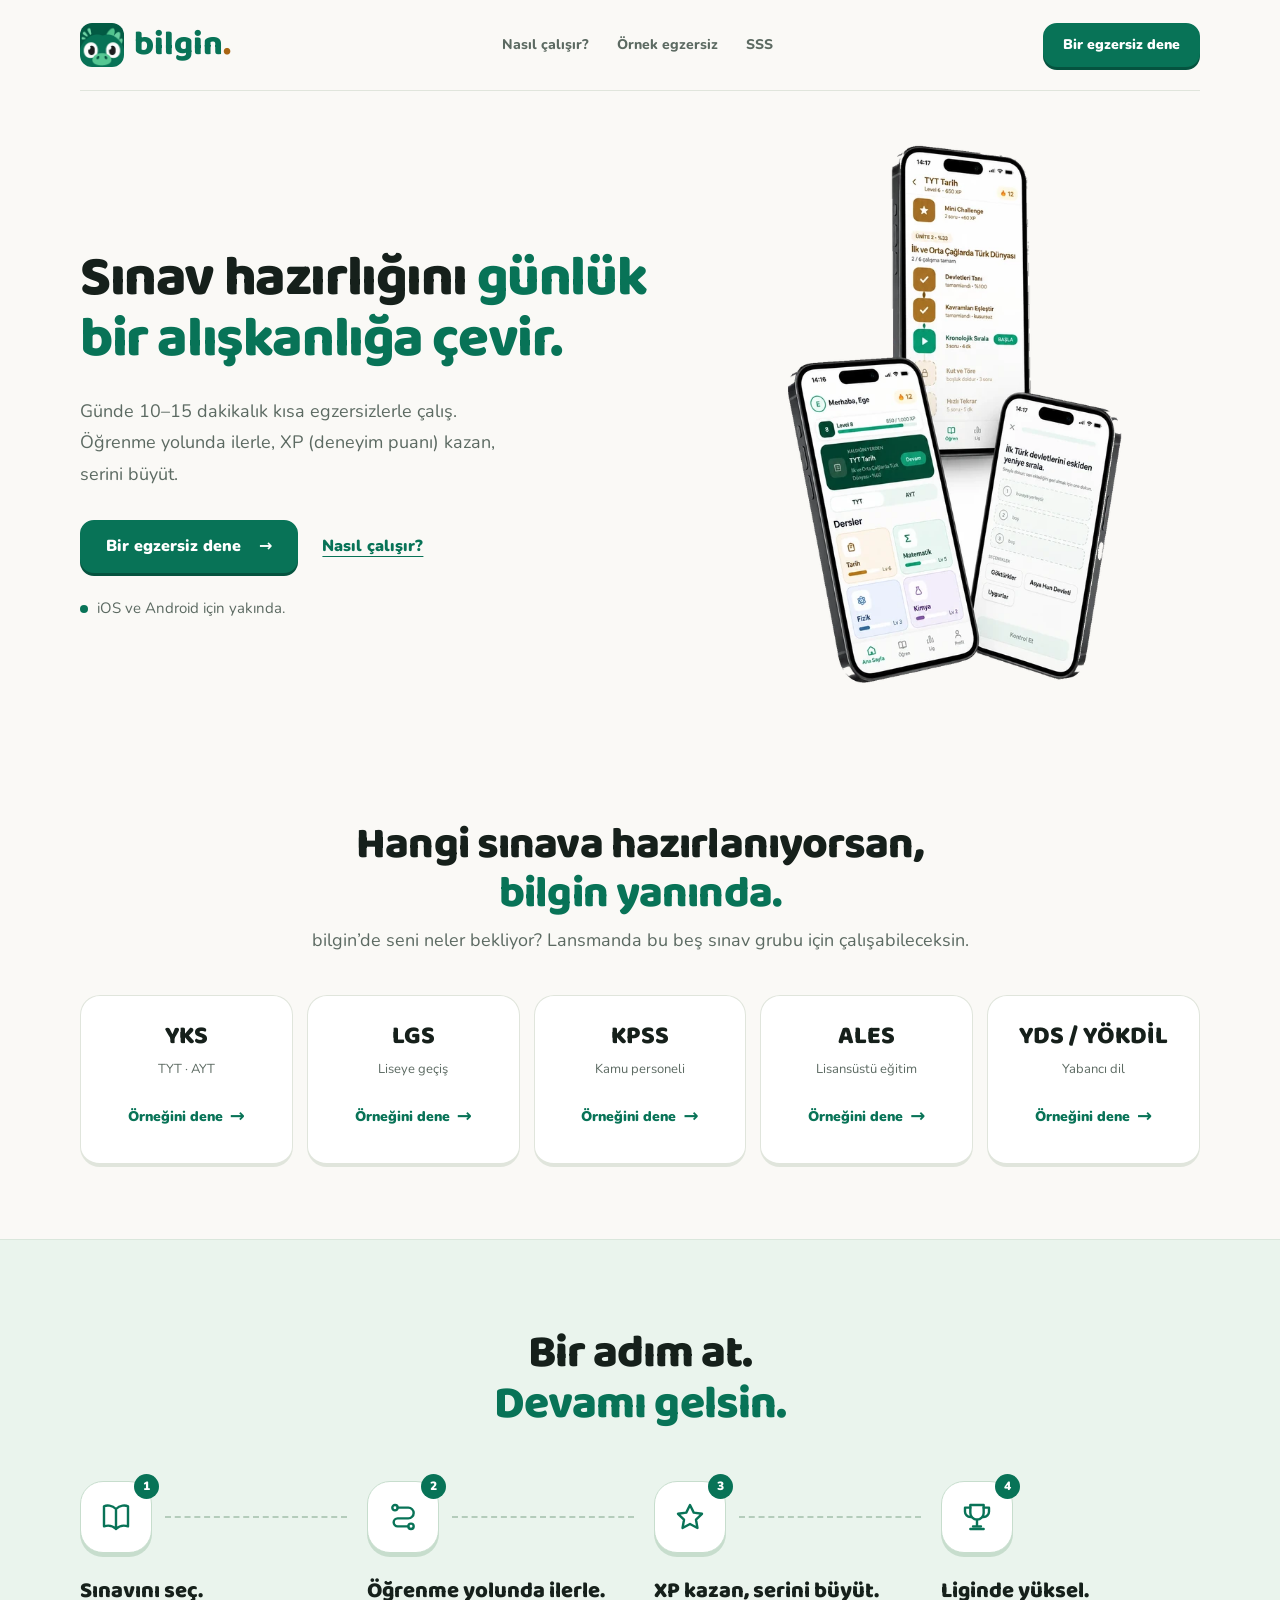
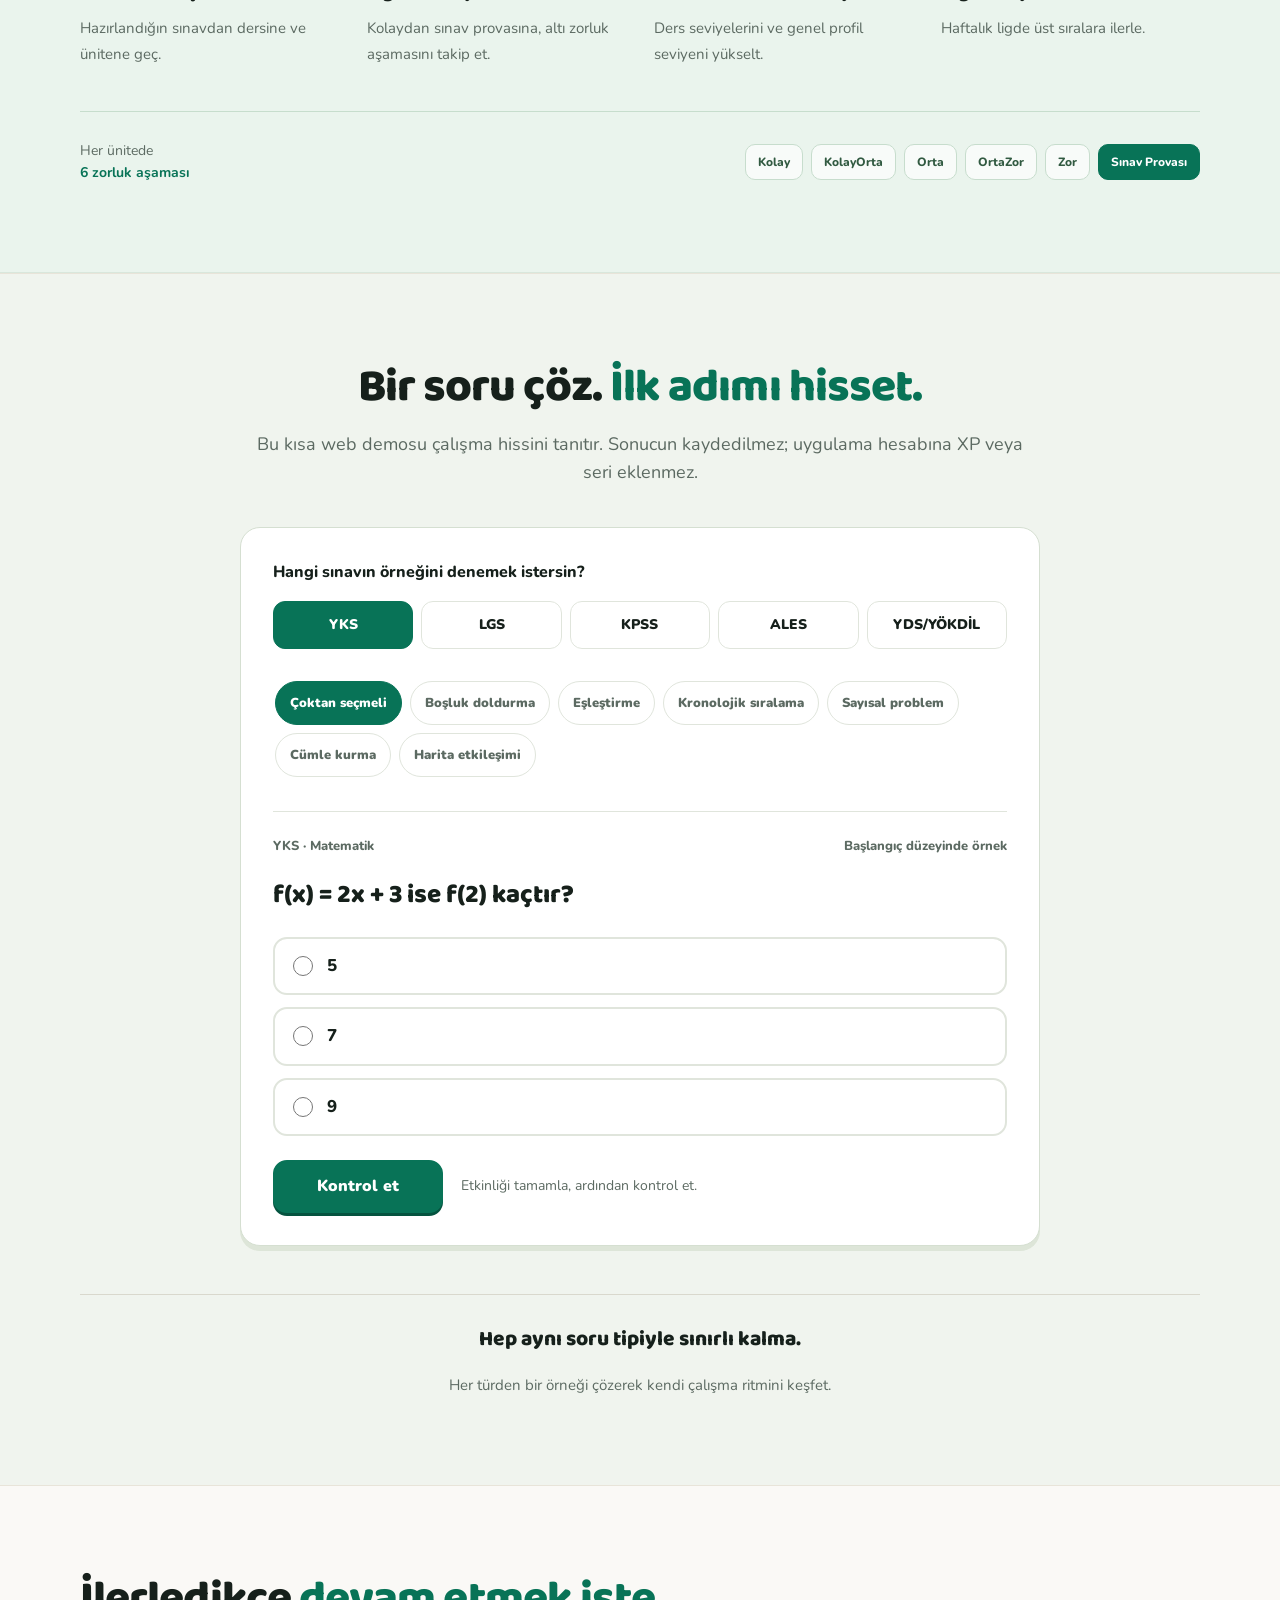
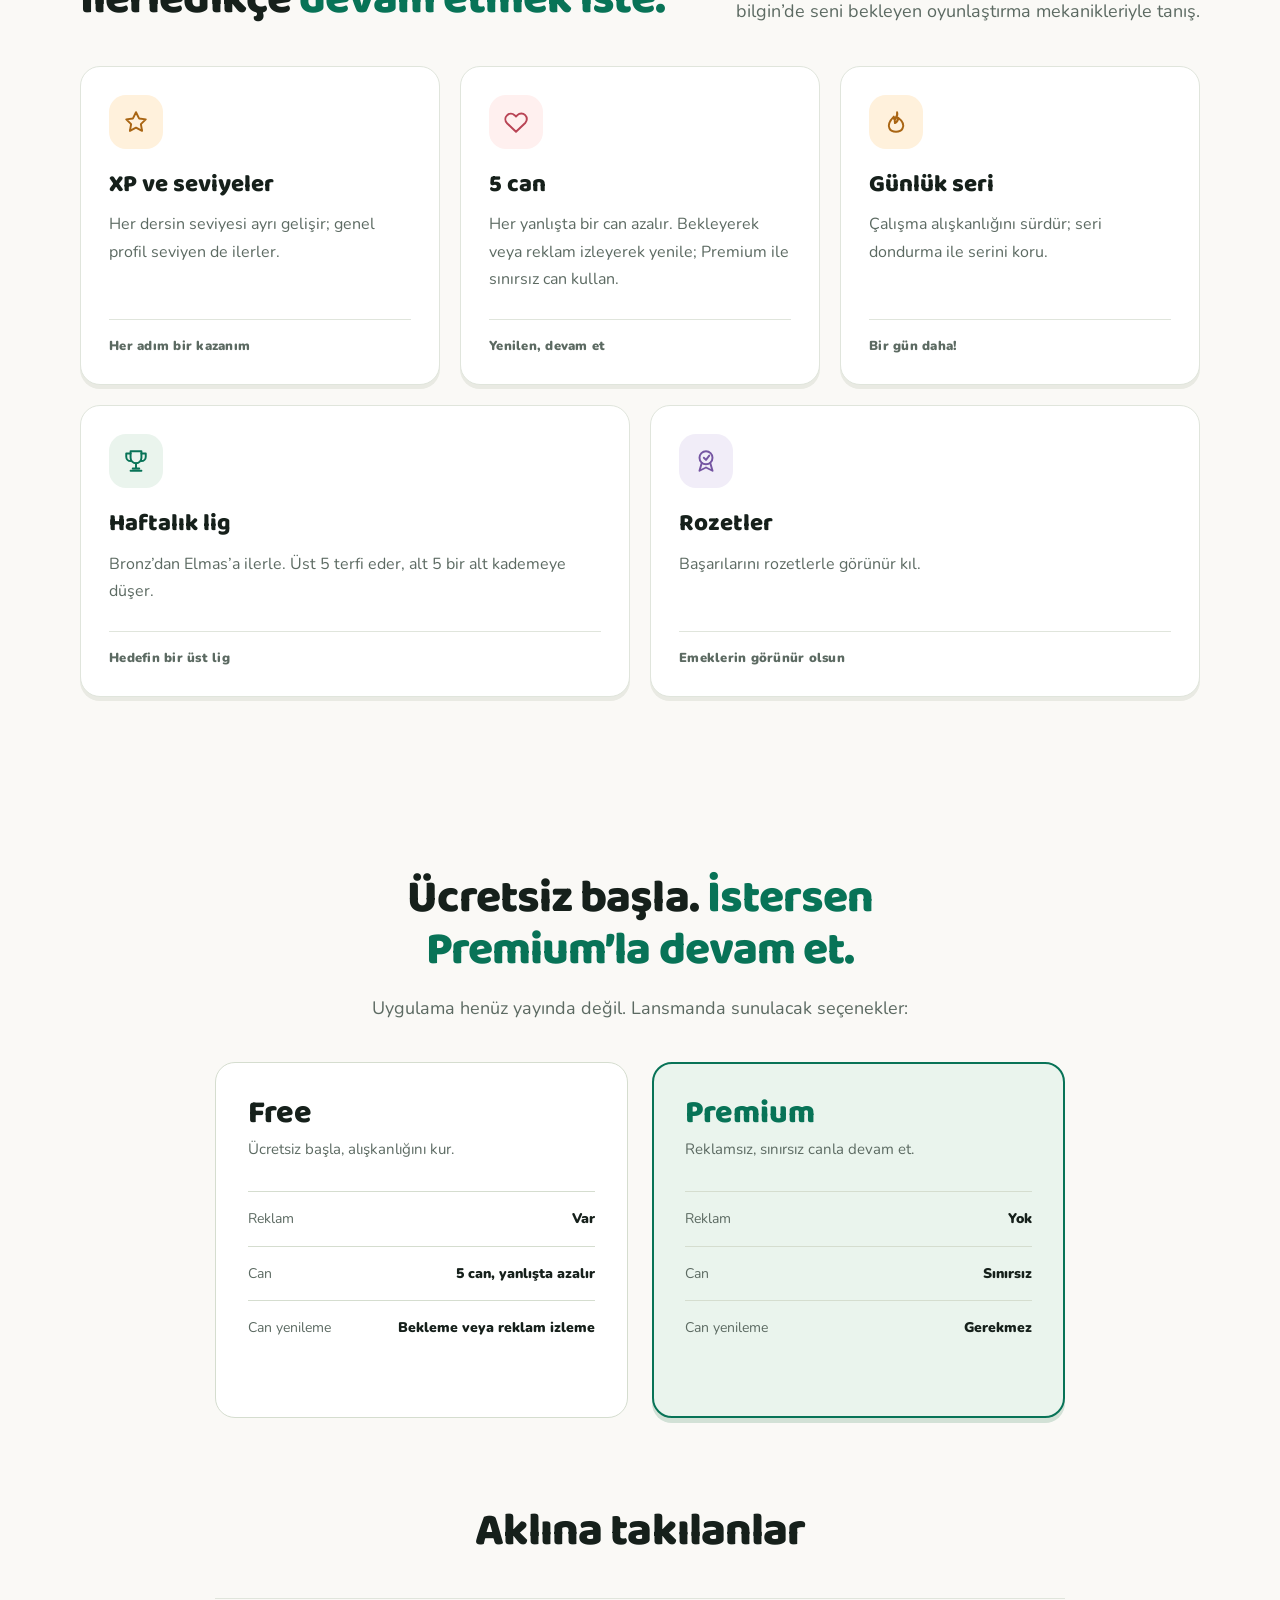
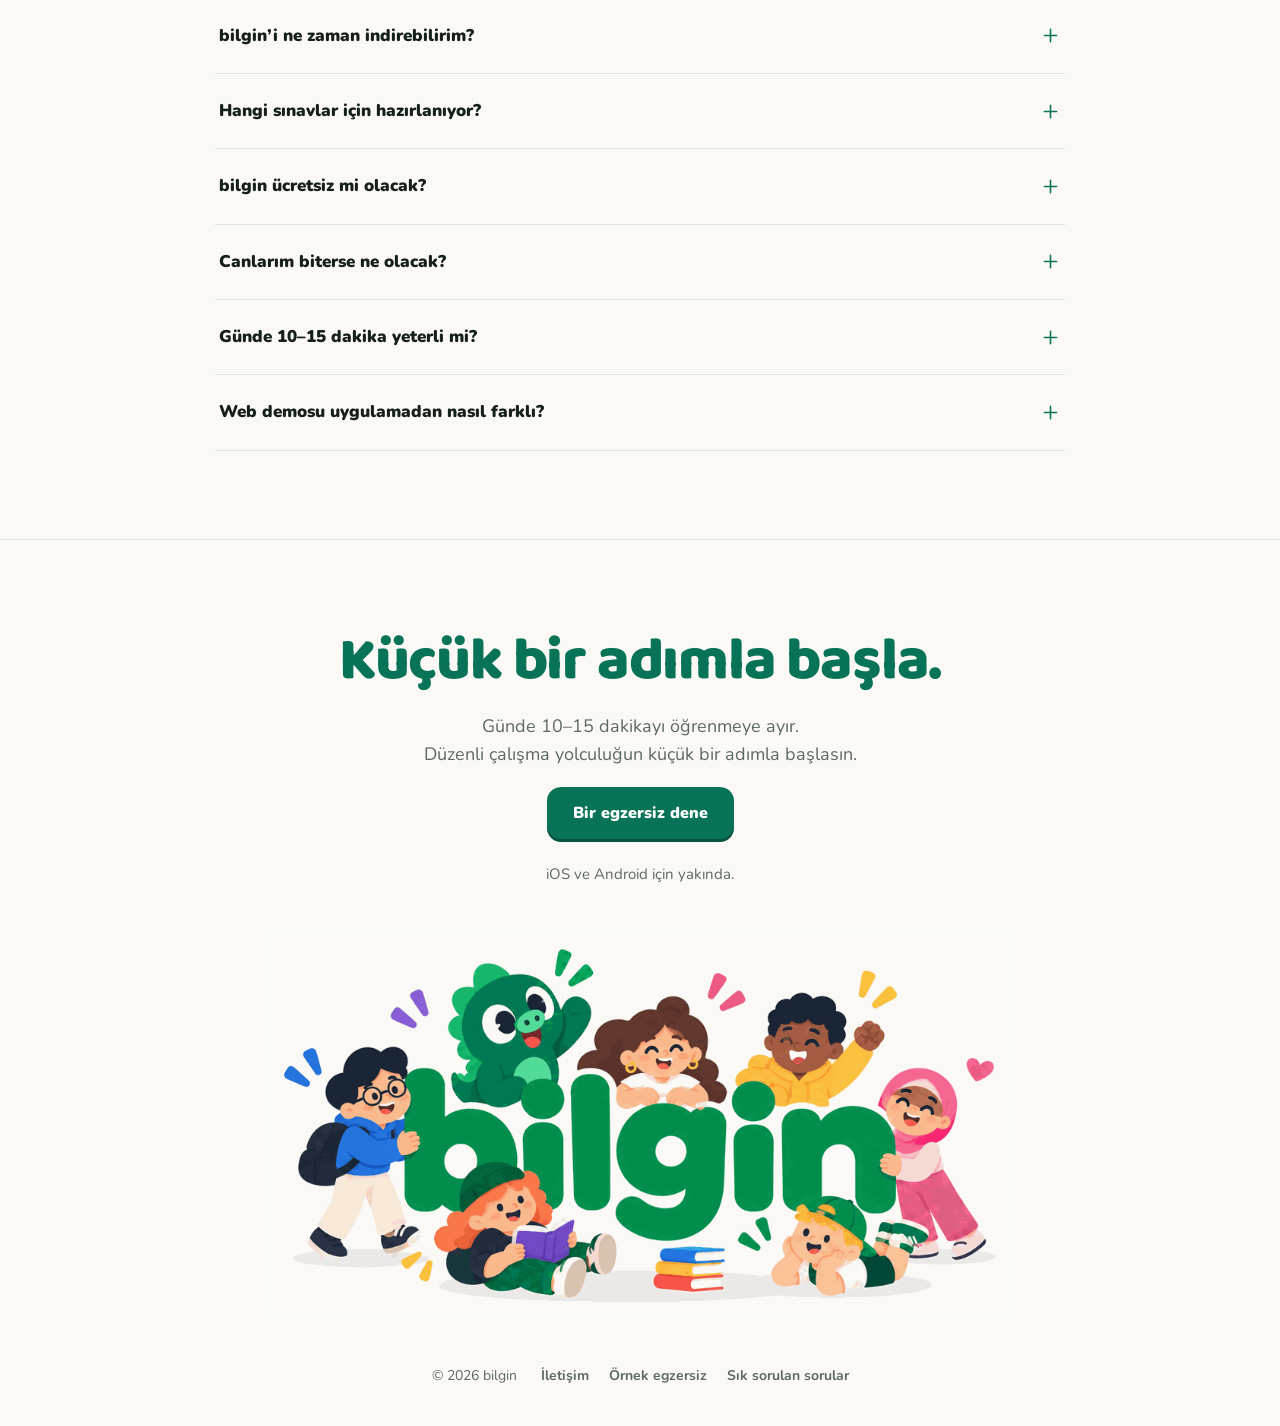
==== commit edd18b1a: "Web ve mobil deneyimi cilala Sayfanın içeriğine dokunmadan format ve etkileşim kusurlarını giderir. " ====
--- a/index.html
+++ b/index.html
@@ -22,7 +22,7 @@
 <meta property="og:image" content="https://bilgin-web.vercel.app/assets/paylasim.png">
 <link rel="preload" href="assets/fonts/baloo2-latin.woff2" as="font" type="font/woff2" crossorigin>
 <link rel="preload" href="assets/fonts/nunito-latin.woff2" as="font" type="font/woff2" crossorigin>
-<link rel="stylesheet" href="styles.css?v=prelaunch-1">
+<link rel="stylesheet" href="styles.css?v=prelaunch-2">
 </head>
 <body id="baslangic">
 <a class="skip-link" href="#icerik">İçeriğe geç</a>
@@ -186,6 +186,6 @@
   </nav>
 </footer>
 
-<script src="script.js?v=prelaunch-1" defer></script>
+<script src="script.js?v=prelaunch-2" defer></script>
 </body>
 </html>
--- a/styles.css
+++ b/styles.css
@@ -258,3 +258,132 @@
  .question-meta{font-size:12px;display:block}.question-meta span{display:block}.question-meta span+span{margin-top:5px}.question legend{font-size:24px}.answer{font-size:16px;padding:14px}.exercise-actions .button{width:100%}.exercise-hint{font-size:14px}.exercise-actions{gap:14px}
  .closing h2{max-width:520px;margin-inline:auto}.closing p{font-size:16px}.faq summary{min-height:60px}.button{min-height:48px}
 }
+
+/* ============ web ve mobil cila ============
+   Buradaki kurallar üstteki tasarım sistemini değiştirmez; yalnızca dokunmatikte
+   eksik kalan geri bildirimi, kaydırma ipuçlarını ve dar ekran yerleşimini tamamlar. */
+
+/* --- satır sonu: <br> gizlendiğinde kelimeler bitişiyordu --- */
+@media(max-width:760px){
+  h2 br{display:inline;font-size:0;line-height:0}
+  h2 br::after{content:" ";font-size:1rem}
+}
+
+/* --- dokunma geri bildirimi ---
+   Hover dokunmatikte "yapışıyor": bir kez dokunulan sekme parmak kalkınca yeşil kalıyordu.
+   Hover'ı yalnızca gerçek imleçli cihazlara, basma geri bildirimini her cihaza veriyoruz. */
+a,button,summary,label,input{-webkit-tap-highlight-color:transparent}
+.button,.exercise-tab,.word-chip,.match-term,.match-definition,.map-region,
+.move-button,.drop-slot,.sentence-word,.exam-picker label,.timeline-list li,
+.faq summary,.exam-grid a,.header nav a,.text-link{touch-action:manipulation}
+.exercise-tab,.move-button,.map-region,.exam-picker span,.timeline-list li,.sentence-word{-webkit-user-select:none;user-select:none}
+
+@media(hover:none){
+  .button:hover{background:var(--green);transform:none}
+  .button--outline:hover{background:transparent}
+  .exercise-tab:hover{background:#fff;border-color:var(--line);color:var(--ink-2)}
+  .exercise-tab:hover.is-active{background:var(--green);border-color:var(--green);color:#fff}
+  .word-chip:hover{border-color:var(--line);color:var(--ink)}
+  .header nav a:hover,.footer nav a:hover{color:var(--ink-2);text-decoration:none}
+}
+.button{transition:transform .12s,background .12s,box-shadow .12s}
+.button:active{transform:translateY(2px);box-shadow:0 1px 0 #05533F}
+.button--outline:active{box-shadow:none;background:var(--green-soft)}
+.exercise-tab:active,.word-chip:active,.match-term:active,.match-definition:active,
+.map-region:active,.move-button:active,.drop-slot:active,.sentence-word:active{transform:translateY(1px)}
+.exam-grid li{transition:transform .12s,box-shadow .12s}
+.exam-grid li:active{transform:translateY(1px)}
+
+/* --- sınav kartı bağlantısı: alt çizgi oka kadar uzuyordu --- */
+.exam-grid a{text-decoration:none}
+/* Kartın kendisi kalktığı için bağlantıda alt çizgiye gerek yok; çizgi oka da taşıyordu. */
+.exam-grid a>span{display:inline-block;transition:transform .12s}
+.exam-grid a::before{content:"";position:absolute;inset:0;border-radius:inherit}
+.exam-grid li{position:relative}
+@media(hover:hover){
+  .exam-grid li:hover{transform:translateY(-2px);box-shadow:0 6px 0 #E4E9E0}
+  .exam-grid li:hover a>span{transform:translateX(3px)}
+  .exam-grid li:hover a{color:#065D47}
+}
+.exam-grid a:focus-visible{outline-offset:2px}
+
+/* --- egzersiz sekmeleri: kesilen şeridin kaydırıldığı belli olmuyordu --- */
+.exercise-picker{scroll-snap-type:x proximity;-webkit-overflow-scrolling:touch}
+.exercise-tab{scroll-snap-align:start;transition:background .12s,color .12s,border-color .12s,transform .12s}
+@media(max-width:760px){
+  .exercise-picker{
+    scrollbar-width:none;
+    -webkit-mask-image:linear-gradient(90deg,#000 0,#000 calc(100% - 34px),transparent 100%);
+    mask-image:linear-gradient(90deg,#000 0,#000 calc(100% - 34px),transparent 100%);
+    padding-inline:4px 30px;
+  }
+  .exercise-picker::-webkit-scrollbar{display:none}
+}
+
+/* --- kontrol sonrası yanıt durumu --- */
+.answer--correct,.answer--incorrect{position:relative}
+/* `.answer:has(input:checked)` :has argümanı yüzünden daha özgül; işaretli yanlış şık
+   yeşil kalmasın diye sonuç kuralları aynı özgüllüğün üstüne çıkarılıyor. */
+.answer.answer--correct:has(input){border-color:var(--green);background:var(--green-soft)}
+.answer.answer--incorrect:has(input){border-color:var(--rose);background:var(--rose-soft)}
+.answer--correct::after,.answer--incorrect::after{
+  margin-left:auto;font-size:15px;font-weight:900;letter-spacing:.01em;
+}
+.answer--correct::after{content:"Doğru";color:var(--green)}
+.answer--incorrect::after{content:"Senin yanıtın";color:var(--rose)}
+.answer:has(input:disabled){opacity:1}
+.drop-slot.is-correct,.sentence-result.is-correct,.number-answer.is-correct{border-style:solid;border-color:var(--green);background:var(--green-soft);color:var(--green)}
+.drop-slot.is-wrong,.sentence-result.is-wrong,.number-answer.is-wrong{border-style:solid;border-color:var(--rose);background:var(--rose-soft);color:var(--rose)}
+.timeline-list.is-correct li{border-color:var(--green);background:var(--green-soft)}
+.timeline-list.is-wrong li{border-color:var(--rose);background:var(--rose-soft)}
+.matching-grid.is-correct button{border-color:var(--green)}
+.map-region.is-correct{outline:4px solid var(--green);outline-offset:2px}
+.map-region.is-wrong{outline:4px solid var(--rose);outline-offset:2px}
+.map-region:disabled,.word-chip:disabled.is-correct{opacity:1}
+
+/* --- eşleştirme: tek sütuna inince terim ve tanım alt alta düşüyordu --- */
+.matching-grid{align-items:start}
+.match-column{display:grid;gap:12px;align-content:start}
+@media(max-width:760px){
+  .matching-grid{grid-template-columns:1fr 1fr;gap:10px}
+  .matching-grid button{min-height:60px;padding:10px 12px;font-size:15px;text-align:center}
+}
+
+/* --- cümle kurma: seçilen kelimeler geri alınabilir --- */
+.sentence-result{display:flex;flex-wrap:wrap;align-items:center;gap:8px}
+.sentence-result:not(.has-words){display:block;color:var(--ink-2)}
+.sentence-word{min-height:40px;padding:6px 12px;border:2px solid var(--green);border-radius:10px;background:#fff;color:var(--green);font:inherit;font-size:15px;font-weight:800;cursor:pointer}
+.sentence-word:disabled{cursor:default}
+.sentence-result.is-correct .sentence-word{border-color:var(--green)}
+.sentence-result.is-wrong .sentence-word{border-color:var(--rose);color:var(--rose)}
+
+/* --- dar ekranlarda başlık tek satırda kalsın --- */
+@media(max-width:400px){
+  .brand{font-size:26px;gap:8px}
+  .brand img{width:34px;height:34px}
+  .header{gap:10px;padding-block:14px}
+  .button--small{font-size:12px;padding-inline:12px;gap:0}
+  .header nav{justify-content:space-between;gap:4px}
+  .header nav a{font-size:12px}
+}
+
+/* --- kısa telefon ekranlarında hero katlanmayı yemesin --- */
+@media(max-width:760px){
+  .hero__visual{height:min(52vh,490px);min-height:330px}
+  .hero__actions{gap:12px 18px}
+}
+
+/* --- plan satırlarında değerler dengeli sarsın --- */
+.plan dd{text-wrap:balance}
+.plan dl div{align-items:baseline}
+
+/* --- uzun Türkçe başlıklar dar ekranda taşmasın --- */
+h1,h2,h3{overflow-wrap:break-word}
+.activity-question{text-wrap:pretty}
+
+/* --- logo bağlantısı küçülürken dokunma hedefi 44px'in altına düşüyordu --- */
+.brand{min-height:44px}
+
+/* --- klavye odağı her zeminde görünür olsun --- */
+.exercise-tab:focus-visible,.exam-picker input:focus-visible+span{outline-offset:3px}
+.faq summary:focus-visible{outline-offset:-3px}
